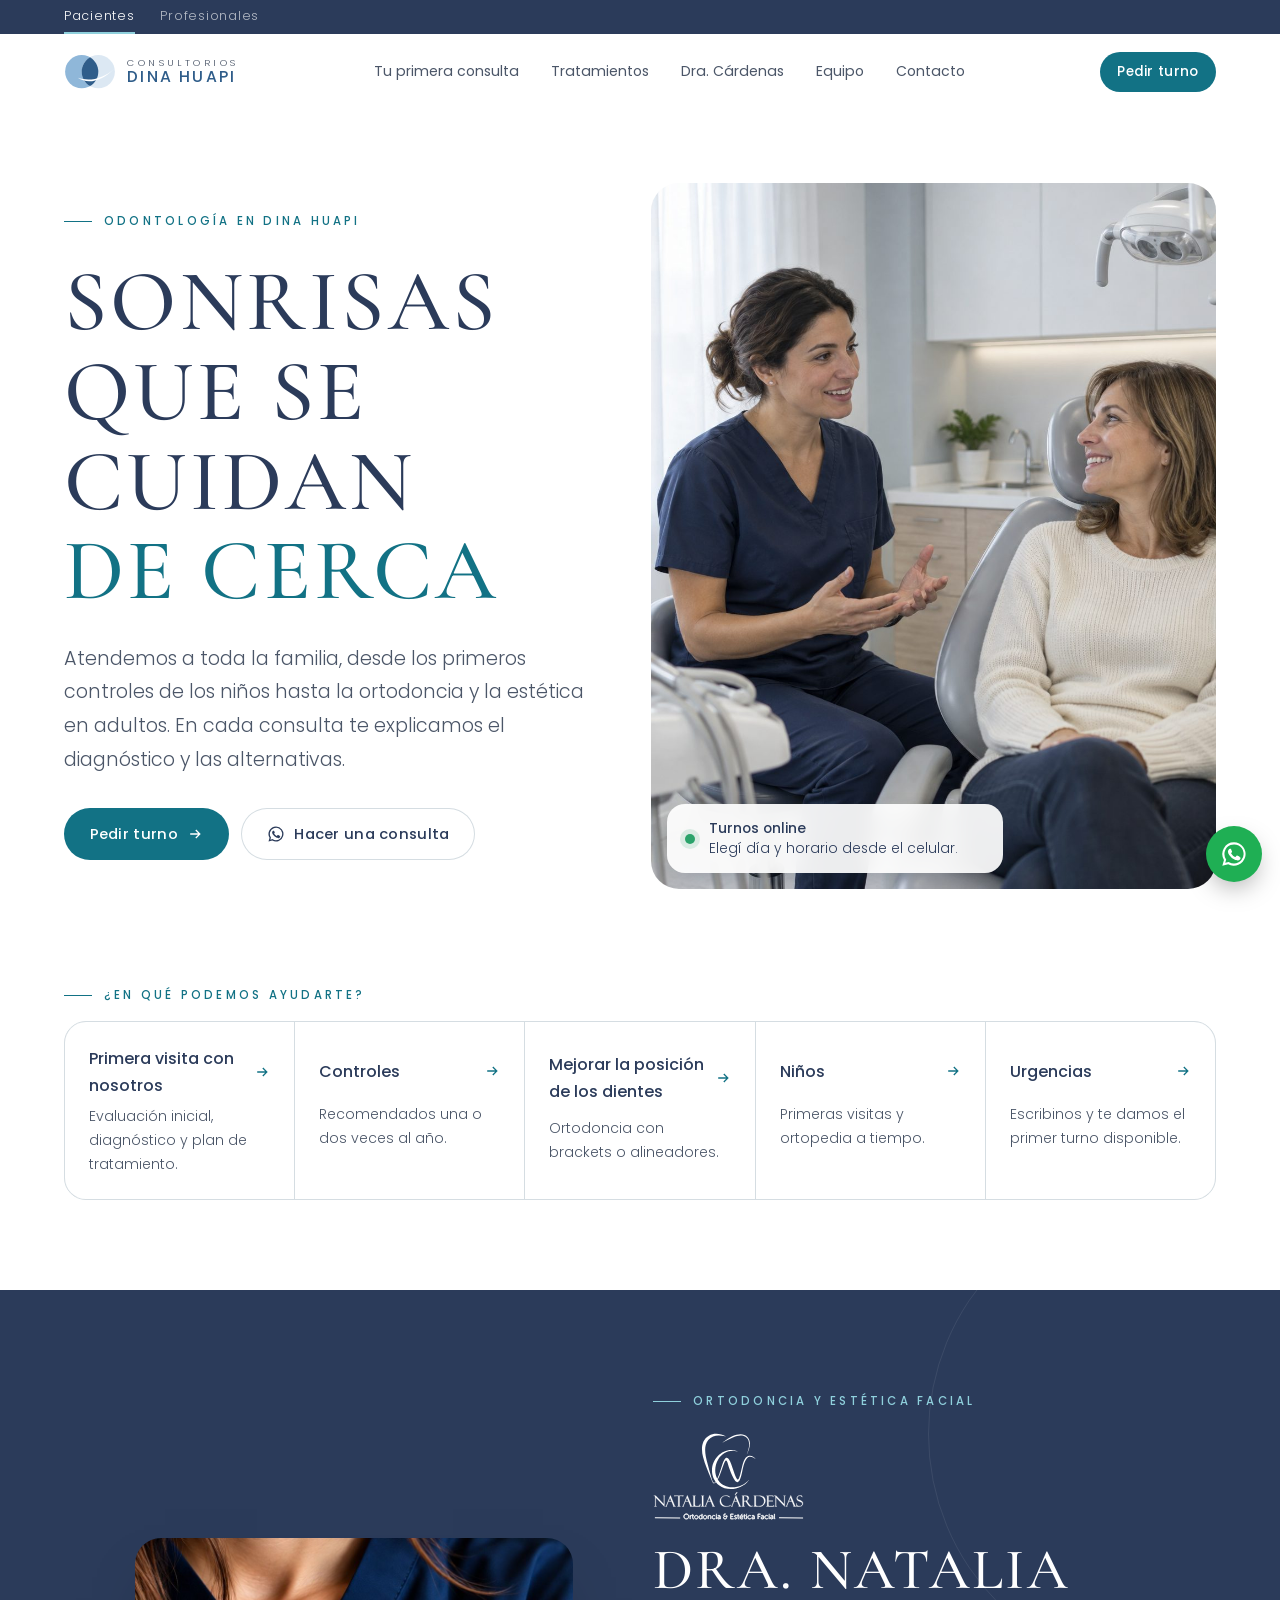
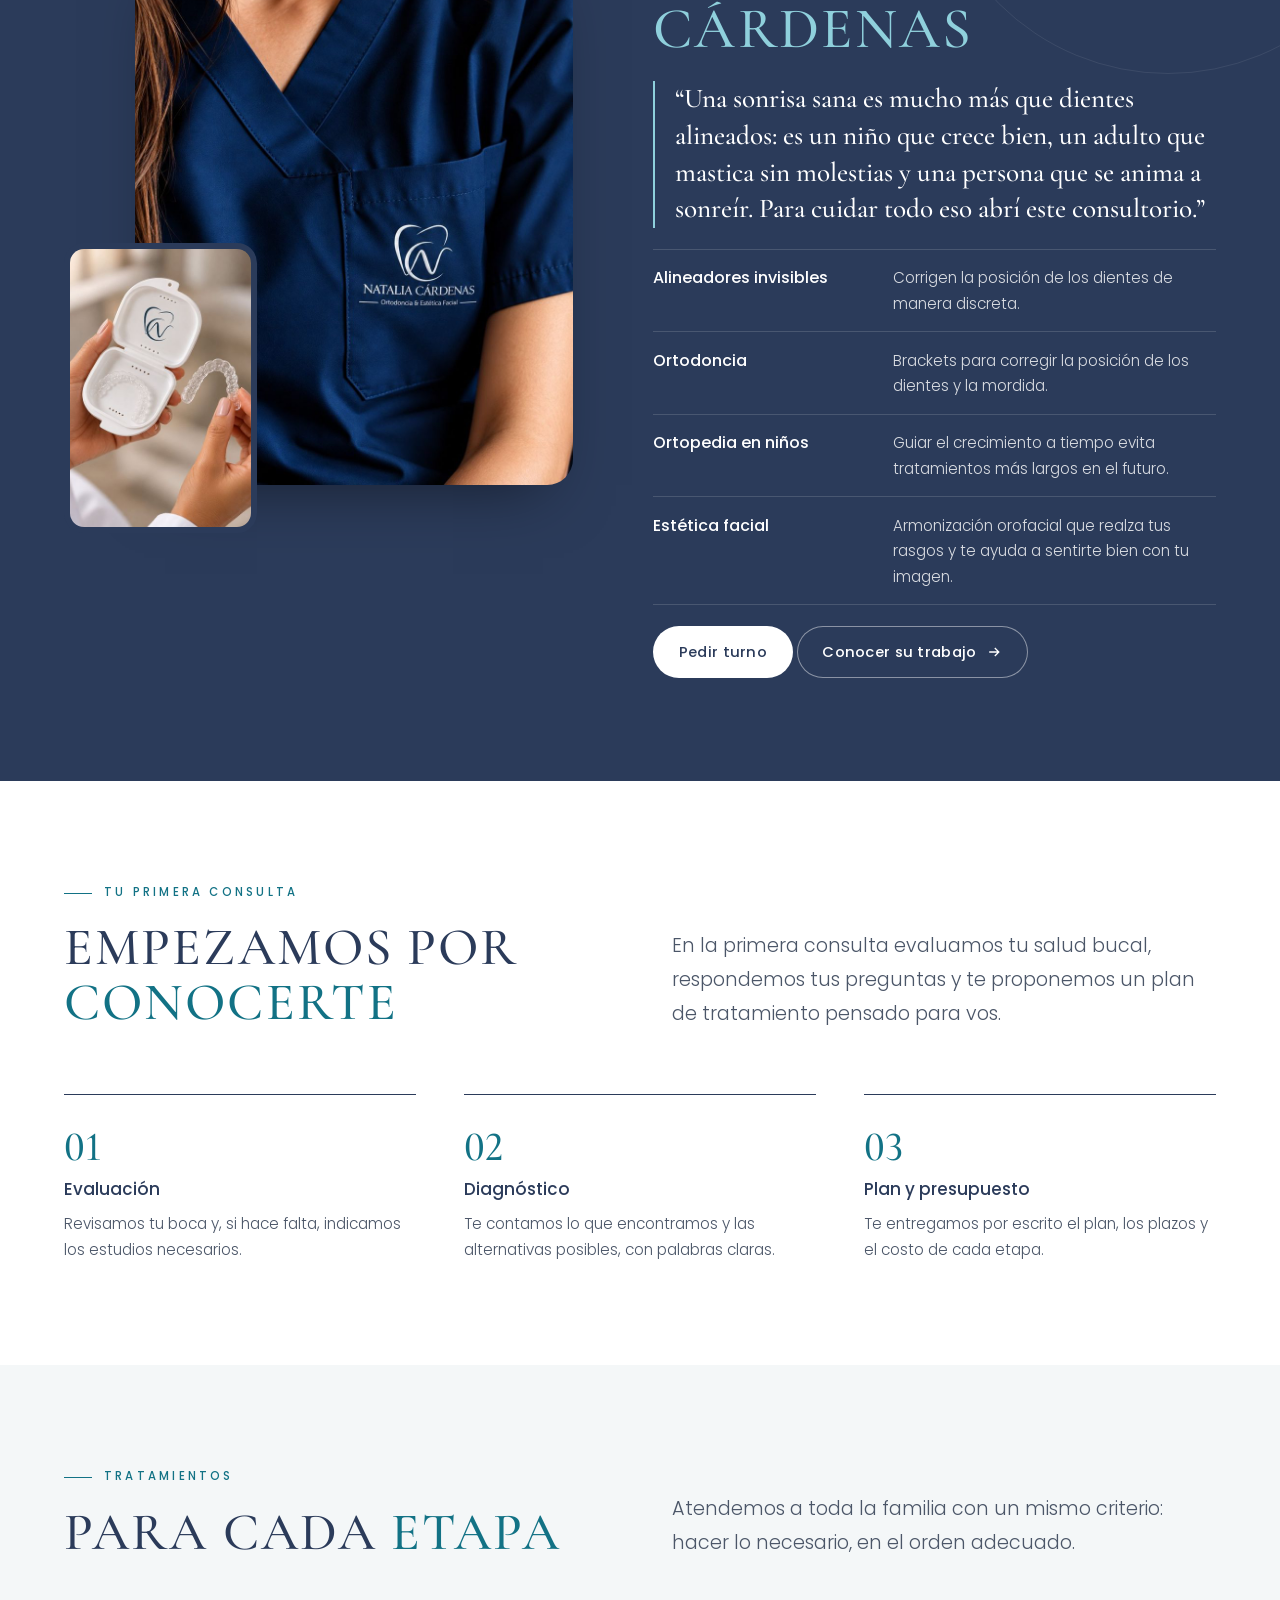
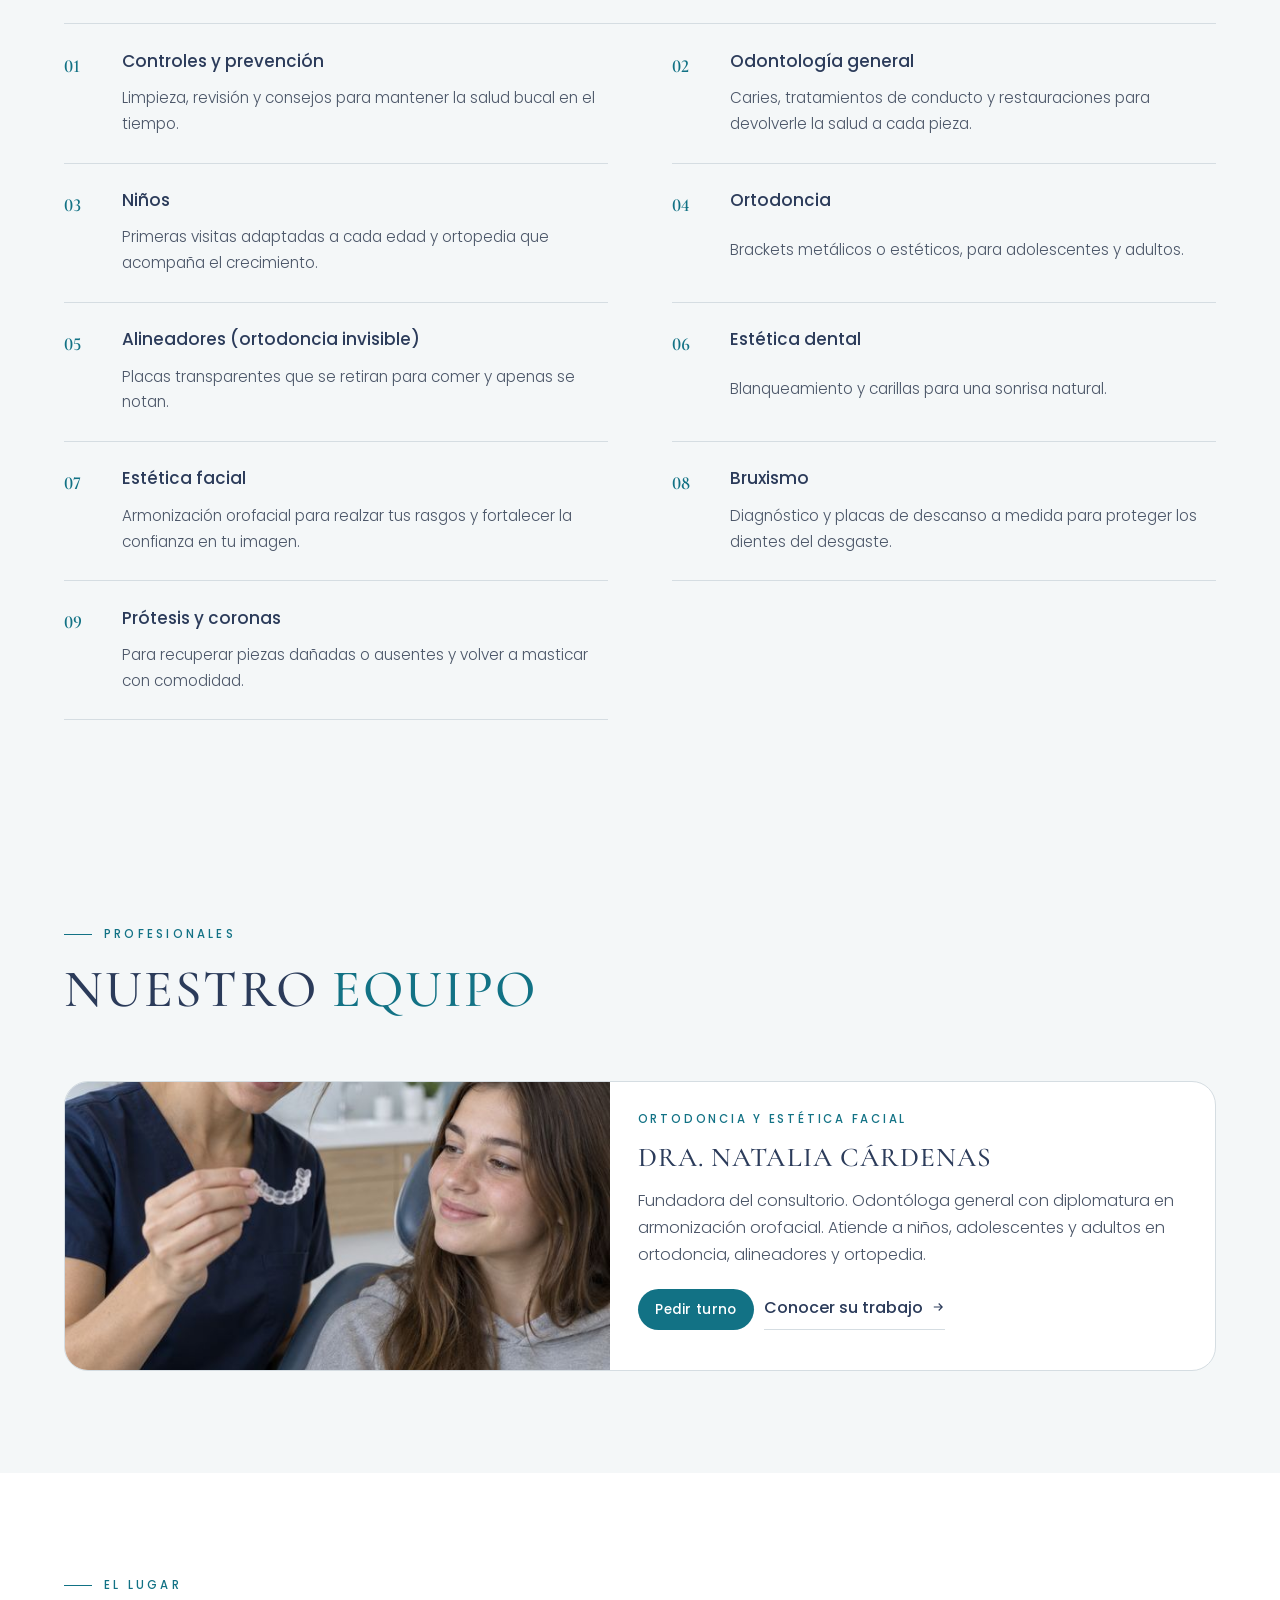
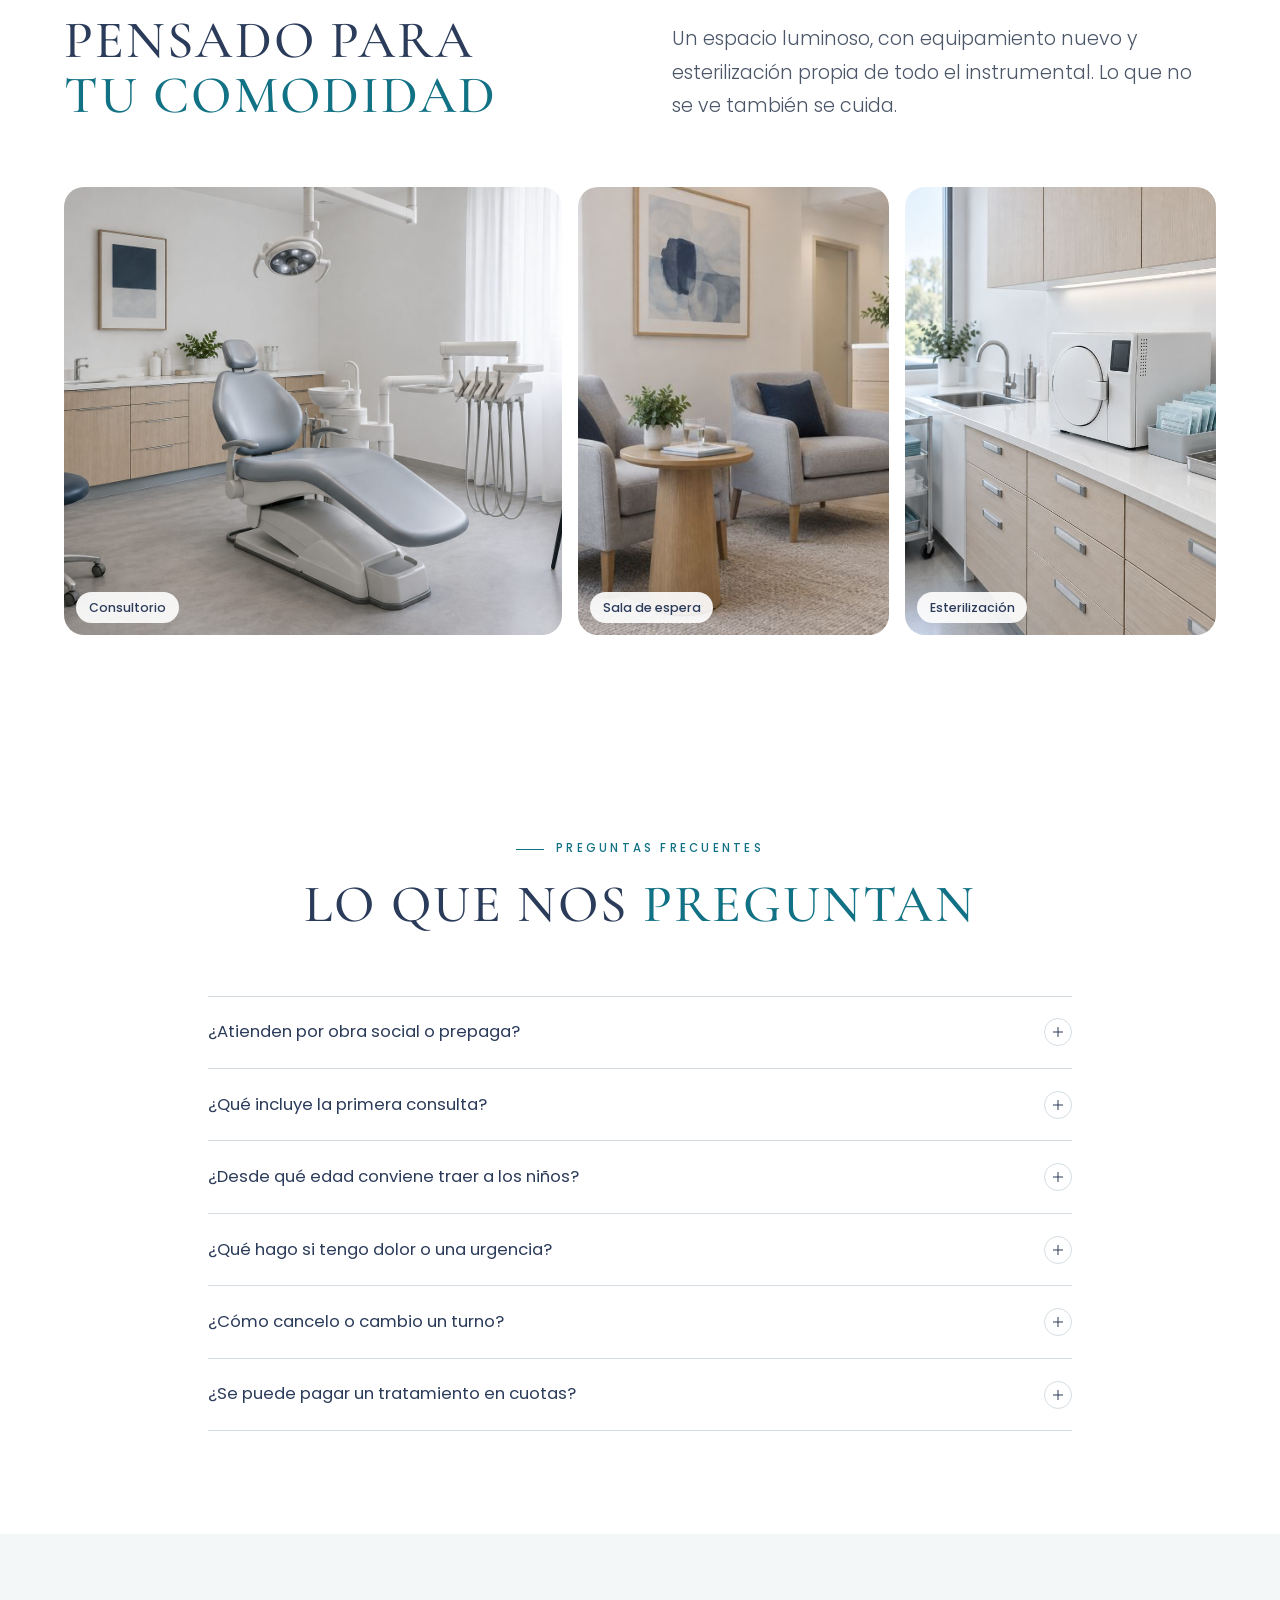
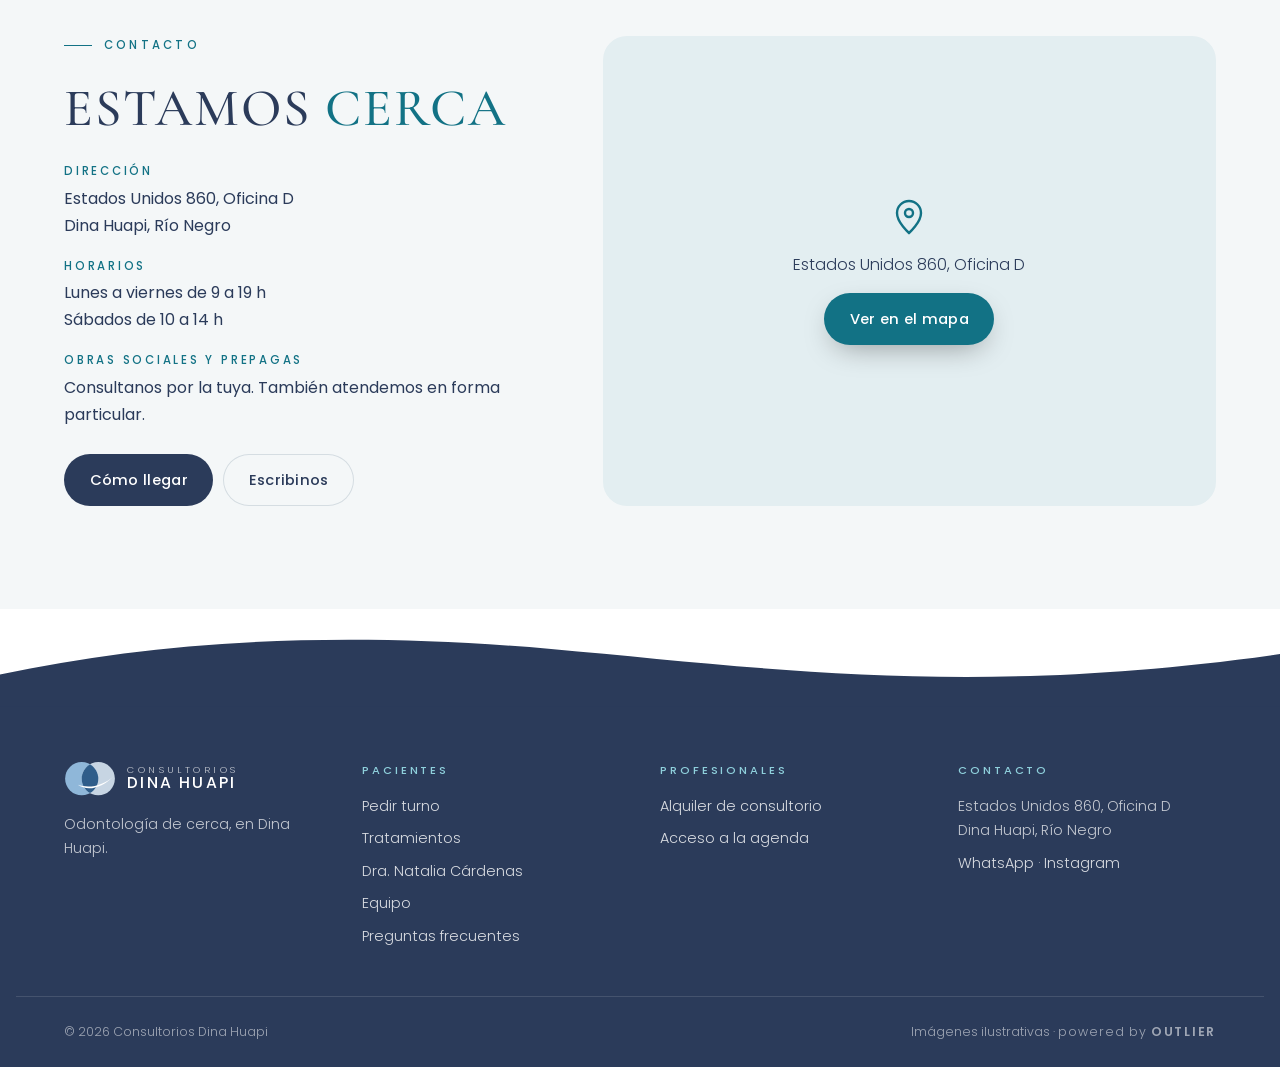
==== index.html @ 8c830eb4 "Equipo: "Nuestro equipo" en lugar de "Quiénes te atienden" Co-Authored-By: Claude Opus 5.5 <noreply@" ====
<!doctype html>
<html lang="es-AR">
<head>
<meta charset="utf-8">
<meta name="viewport" content="width=device-width, initial-scale=1, viewport-fit=cover">
<title>Consultorios Dina Huapi · Odontología de cerca</title>
<meta name="description" content="Consultorio odontológico en Dina Huapi, Río Negro. Odontología general, ortodoncia, alineadores y ortopedia, estética y prótesis para niños y adultos. Explicamos cada diagnóstico y entregamos el plan por escrito.">
<meta name="theme-color" content="#2B3B5A">
<meta property="og:title" content="Consultorios Dina Huapi">
<meta property="og:description" content="Odontología de cerca, para niños y adultos, en Dina Huapi.">
<meta property="og:image" content="https://santiagojdv.github.io/consultorios-dina-huapi/img/atencion.jpg">
<meta property="og:type" content="website">
<meta property="og:locale" content="es_AR">
<link rel="icon" href="turnos/icono.svg" type="image/svg+xml">
<link rel="preconnect" href="https://fonts.googleapis.com">
<link rel="preconnect" href="https://fonts.gstatic.com" crossorigin>
<link rel="stylesheet" href="https://fonts.googleapis.com/css2?family=Cormorant+Garamond:wght@500;600&family=Poppins:wght@300;400;500&display=swap">
<link rel="stylesheet" href="assets/sitio.css">
<link rel="preload" as="image" href="img/atencion.jpg">
<script type="application/ld+json">
{"@context":"https://schema.org","@type":"Dentist","name":"Consultorios Dina Huapi","address":{"@type":"PostalAddress","streetAddress":"Estados Unidos 860, Oficina D","addressLocality":"Dina Huapi","addressRegion":"Río Negro","addressCountry":"AR"},"image":"img/atencion.jpg"}
</script>
</head>
<body>
<div class="aud"><div class="wrap"><nav aria-label="Secciones del sitio"><a href="./" aria-current="page">Pacientes</a><a href="profesionales/">Profesionales</a></nav></div></div>
<header class="top">
  <div class="wrap">
    <a class="brand" href="./" aria-label="Consultorios Dina Huapi, inicio">
      <svg class="iso" viewBox="8 8 94 64" aria-hidden="true"><circle class="c1" cx="40" cy="40" r="30"/><circle class="c2" cx="70" cy="40" r="30"/><path class="lens" d="M55 14.02 A30 30 0 0 1 55 65.98 A30 30 0 0 1 55 14.02 Z"/><path class="smile" d="M33 51 C 50 63, 76 58, 99 34 C 79 53, 54 58, 33 51 Z"/></svg>
      <span class="wm"><span>CONSULTORIOS</span><span>DINA HUAPI</span></span>
    </a>
    <nav class="nav" aria-label="Principal">
      <a href="#atencion">Tu primera consulta</a>
      <a href="#tratamientos">Tratamientos</a>
      <a href="#natalia">Dra. Cárdenas</a>
      <a href="#equipo">Equipo</a>
      <a href="#contacto">Contacto</a>
    </nav>
    <div class="top-actions">
      <a class="btn sm hide-xs" href="turnos/">Pedir turno</a>
      <button class="menu-btn" type="button" aria-label="Abrir menú" aria-expanded="false" aria-controls="menu"><svg width="22" height="22" viewBox="0 0 24 24" fill="none" stroke="currentColor" stroke-width="1.5" aria-hidden="true"><path d="M4 8h16M4 16h16"/></svg></button>
    </div>
  </div>
</header>
<div class="drawer" id="menu" aria-hidden="true">
  <div class="bar"><span class="eyebrow">Menú</span><button class="menu-btn" type="button" data-close aria-label="Cerrar menú"><svg width="22" height="22" viewBox="0 0 24 24" fill="none" stroke="currentColor" stroke-width="1.5" aria-hidden="true"><path d="M6 6l12 12M18 6 6 18"/></svg></button></div>
  <nav aria-label="Menú">
    <a href="#atencion">Tu primera consulta</a>
    <a href="#tratamientos">Tratamientos</a>
    <a href="#natalia">Dra. Cárdenas</a>
    <a href="#equipo">Equipo</a>
    <a href="#contacto">Contacto</a>
    <a href="profesionales/">Profesionales</a>
  </nav>
  <div class="foot"><a class="btn" href="turnos/">Pedir turno online</a><a class="btn ghost" href="#" data-wa="Hola, quiero hacer una consulta.">Escribir por WhatsApp</a></div>
</div>

<main>
  <!-- Inicio -->
  <section class="hero">
    <div class="wrap hero-grid">
      <div class="hero-copy">
        <span class="eyebrow reveal">Odontología en Dina Huapi</span>
        <h1 class="reveal d1">Sonrisas que se cuidan <em>de cerca</em></h1>
        <p class="lead reveal d2">Atendemos a toda la familia, desde los primeros controles de los niños hasta la ortodoncia y la estética en adultos. En cada consulta te explicamos el diagnóstico y las alternativas.</p>
        <div class="actions reveal d3">
          <a class="btn" href="turnos/">Pedir turno
            <svg width="16" height="16" viewBox="0 0 20 20" fill="none" stroke="currentColor" stroke-width="1.6" aria-hidden="true"><path d="M4 10h12m-5-5 5 5-5 5"/></svg></a>
          <a class="btn ghost" href="#" data-wa="Hola, quiero hacer una consulta.">
            <svg width="18" height="18" viewBox="0 0 24 24" fill="currentColor" aria-hidden="true"><path d="M12 2a10 10 0 0 0-8.6 15.1L2 22l5-1.3A10 10 0 1 0 12 2Zm0 18.2a8.2 8.2 0 0 1-4.2-1.2l-.3-.2-3 .8.8-2.9-.2-.3A8.2 8.2 0 1 1 12 20.2Zm4.5-6.1c-.2-.1-1.5-.7-1.7-.8-.2-.1-.4-.1-.6.1l-.8 1c-.1.2-.3.2-.5.1a6.7 6.7 0 0 1-3.3-2.9c-.3-.4.3-.4.7-1.3.1-.2 0-.3 0-.5l-.8-1.8c-.2-.5-.4-.4-.6-.4h-.5a1 1 0 0 0-.7.3 3 3 0 0 0-.9 2.2 5.2 5.2 0 0 0 1.1 2.7 11.8 11.8 0 0 0 4.5 4c1.7.7 2.3.8 3.2.7.5-.1 1.5-.6 1.8-1.2.2-.6.2-1.1.1-1.2l-.5-.3Z"/></svg>
            Hacer una consulta</a>
        </div>
      </div>
      <div class="hero-media reveal d1">
        <img src="img/atencion.jpg" alt="Odontóloga conversando con una paciente sentada en el sillón antes de revisarla" width="1024" height="1280" fetchpriority="high">
        <a class="hero-badge" href="turnos/"><span class="dot" aria-hidden="true"></span><span><strong>Turnos online</strong><br>Elegí día y horario desde el celular.</span></a>
      </div>
    </div>
  </section>

  <!-- Accesos por necesidad -->
  <section class="section tight" style="padding-top:0" aria-labelledby="motivo">
    <div class="wrap">
      <p class="eyebrow reveal" id="motivo" style="margin-bottom:1rem">¿En qué podemos ayudarte?</p>
      <div class="quick reveal">
        <a href="#atencion"><strong>Primera visita con nosotros <svg width="16" height="16" viewBox="0 0 20 20" fill="none" stroke="currentColor" stroke-width="1.6" aria-hidden="true"><path d="M4 10h12m-5-5 5 5-5 5"/></svg></strong><span>Evaluación inicial, diagnóstico y plan de tratamiento.</span></a>
        <a href="turnos/"><strong>Controles <svg width="16" height="16" viewBox="0 0 20 20" fill="none" stroke="currentColor" stroke-width="1.6" aria-hidden="true"><path d="M4 10h12m-5-5 5 5-5 5"/></svg></strong><span>Recomendados una o dos veces al año.</span></a>
        <a href="#natalia"><strong>Mejorar la posición de los dientes <svg width="16" height="16" viewBox="0 0 20 20" fill="none" stroke="currentColor" stroke-width="1.6" aria-hidden="true"><path d="M4 10h12m-5-5 5 5-5 5"/></svg></strong><span>Ortodoncia con brackets o alineadores.</span></a>
        <a href="#ninos"><strong>Niños <svg width="16" height="16" viewBox="0 0 20 20" fill="none" stroke="currentColor" stroke-width="1.6" aria-hidden="true"><path d="M4 10h12m-5-5 5 5-5 5"/></svg></strong><span>Primeras visitas y ortopedia a tiempo.</span></a>
        <a href="#" data-wa="Hola, tengo una urgencia y necesito un turno lo antes posible."><strong>Urgencias <svg width="16" height="16" viewBox="0 0 20 20" fill="none" stroke="currentColor" stroke-width="1.6" aria-hidden="true"><path d="M4 10h12m-5-5 5 5-5 5"/></svg></strong><span>Escribinos y te damos el primer turno disponible.</span></a>
      </div>
    </div>
  </section>

  <!-- La directora -->
  <section class="section navy director" id="natalia" aria-labelledby="natalia-titulo">
    <div class="wrap director-grid">
      <div class="director-media reveal">
        <img class="main" src="img/nati-directora.jpg" alt="Ambo azul con el logo de la Dra. Natalia Cárdenas bordado" width="896" height="1120" loading="lazy">
        <img class="inset" src="img/nati-alineadores.jpg" alt="Alineadores transparentes en su estuche" width="400" height="600" loading="lazy">
      </div>
      <div class="director-copy">
        <span class="eyebrow reveal">Ortodoncia y estética facial</span>
        <span class="director-logo reveal d1" role="img" aria-label="Natalia Cárdenas, Ortodoncia y Estética Facial"></span>
        <h2 class="reveal d1" id="natalia-titulo">Dra. Natalia <em>Cárdenas</em></h2>
        <blockquote class="director-quote reveal d2"><p>“Una sonrisa sana es mucho más que dientes alineados: es un niño que crece bien, un adulto que mastica sin molestias y una persona que se anima a sonreír. Para cuidar todo eso abrí este consultorio.”</p></blockquote>
        <ul class="director-points reveal d2">
          <li><strong>Alineadores invisibles</strong><span>Corrigen la posición de los dientes de manera discreta.</span></li>
          <li><strong>Ortodoncia</strong><span>Brackets para corregir la posición de los dientes y la mordida.</span></li>
          <li><strong>Ortopedia en niños</strong><span>Guiar el crecimiento a tiempo evita tratamientos más largos en el futuro.</span></li>
          <li><strong>Estética facial</strong><span>Armonización orofacial que realza tus rasgos y te ayuda a sentirte bien con tu imagen.</span></li>
        </ul>
        <!-- falta: matrícula. Al tenerla, quitar hidden: --><p class="director-mp reveal d3" hidden>Matrícula M.P. N.º</p>
        <div class="actions reveal d3">
          <a class="btn light" href="turnos/">Pedir turno</a>
          <a class="btn outline-light" href="nati/">Conocer su trabajo
            <svg width="16" height="16" viewBox="0 0 20 20" fill="none" stroke="currentColor" stroke-width="1.6" aria-hidden="true"><path d="M4 10h12m-5-5 5 5-5 5"/></svg></a>
        </div>
      </div>
    </div>
  </section>

  <!-- Cómo te atendemos -->
  <section class="section" id="atencion">
    <div class="wrap">
      <div class="head split">
        <div style="display:grid;gap:1.1rem">
          <span class="eyebrow reveal">Tu primera consulta</span>
          <h2 class="reveal d1">Empezamos por <em>conocerte</em></h2>
        </div>
        <p class="lead reveal d2">En la primera consulta evaluamos tu salud bucal, respondemos tus preguntas y te proponemos un plan de tratamiento pensado para vos.</p>
      </div>
      <div class="steps">
        <div class="step reveal"><h3>Evaluación</h3><p>Revisamos tu boca y, si hace falta, indicamos los estudios necesarios.</p></div>
        <div class="step reveal d1"><h3>Diagnóstico</h3><p>Te contamos lo que encontramos y las alternativas posibles, con palabras claras.</p></div>
        <div class="step reveal d2"><h3>Plan y presupuesto</h3><p>Te entregamos por escrito el plan, los plazos y el costo de cada etapa.</p></div>
      </div>
    </div>
  </section>

  <!-- Tratamientos -->
  <section class="section soft" id="tratamientos">
    <div class="wrap">
      <div class="head split">
        <div style="display:grid;gap:1.1rem">
          <span class="eyebrow reveal">Tratamientos</span>
          <h2 class="reveal d1">Para cada <em>etapa</em></h2>
        </div>
        <p class="lead reveal d2">Atendemos a toda la familia con un mismo criterio: hacer lo necesario, en el orden adecuado.</p>
      </div>
      <div class="treats">
        <article class="treat reveal"><span class="n">01</span><h3>Controles y prevención</h3><p>Limpieza, revisión y consejos para mantener la salud bucal en el tiempo.</p></article>
        <article class="treat reveal"><span class="n">02</span><h3>Odontología general</h3><p>Caries, tratamientos de conducto y restauraciones para devolverle la salud a cada pieza.</p></article>
        <article class="treat reveal" id="ninos"><span class="n">03</span><h3>Niños</h3><p>Primeras visitas adaptadas a cada edad y ortopedia que acompaña el crecimiento.</p></article>
        <article class="treat reveal"><span class="n">04</span><h3>Ortodoncia</h3><p>Brackets metálicos o estéticos, para adolescentes y adultos.</p></article>
        <article class="treat reveal"><span class="n">05</span><h3>Alineadores (ortodoncia invisible)</h3><p>Placas transparentes que se retiran para comer y apenas se notan.</p></article>
        <article class="treat reveal"><span class="n">06</span><h3>Estética dental</h3><p>Blanqueamiento y carillas para una sonrisa natural.</p></article>
        <article class="treat reveal"><span class="n">07</span><h3>Estética facial</h3><p>Armonización orofacial para realzar tus rasgos y fortalecer la confianza en tu imagen.</p></article>
        <article class="treat reveal"><span class="n">08</span><h3>Bruxismo</h3><p>Diagnóstico y placas de descanso a medida para proteger los dientes del desgaste.</p></article>
        <article class="treat reveal"><span class="n">09</span><h3>Prótesis y coronas</h3><p>Para recuperar piezas dañadas o ausentes y volver a masticar con comodidad.</p></article>
      </div>
    </div>
  </section>

  <!-- Equipo -->
  <section class="section soft" id="equipo">
    <div class="wrap">
      <div class="head">
        <span class="eyebrow reveal">Profesionales</span>
        <h2 class="reveal d1">Nuestro <em>equipo</em></h2>
      </div>
      <div class="team">
        <article class="member feature reveal">
          <div class="ph-photo"><img src="img/consulta-alineadores-800.jpg" alt="Odontóloga mostrándole un alineador transparente a una paciente adolescente" width="600" height="800" loading="lazy"></div>
          <div class="body">
            <span class="role">Ortodoncia y estética facial</span>
            <h3>Dra. Natalia Cárdenas</h3>
            <p>Fundadora del consultorio. Odontóloga general con diplomatura en armonización orofacial. Atiende a niños, adolescentes y adultos en ortodoncia, alineadores y ortopedia.</p>
            <div class="actions">
              <a class="btn sm" href="turnos/">Pedir turno</a>
              <a class="link-arrow" href="nati/">Conocer su trabajo <svg width="14" height="14" viewBox="0 0 20 20" fill="none" stroke="currentColor" stroke-width="1.6" aria-hidden="true"><path d="M4 10h12m-5-5 5 5-5 5"/></svg></a>
            </div>
          </div>
        </article>
      </div>
    </div>
  </section>

  <!-- El consultorio -->
  <section class="section" id="consultorio">
    <div class="wrap">
      <div class="head split">
        <div style="display:grid;gap:1.1rem">
          <span class="eyebrow reveal">El lugar</span>
          <h2 class="reveal d1">Pensado para <em>tu comodidad</em></h2>
        </div>
        <p class="lead reveal d2">Un espacio luminoso, con equipamiento nuevo y esterilización propia de todo el instrumental. Lo que no se ve también se cuida.</p>
      </div>
      <div class="mosaic reveal">
        <figure><img src="img/box.jpg" alt="Consultorio con sillón odontológico, mesada y cortinas claras" width="1536" height="1024" loading="lazy"><figcaption>Consultorio</figcaption></figure>
        <figure><img src="img/sala-800.jpg" alt="Sala de espera con dos sillones grises y recepción de madera clara" width="800" height="533" loading="lazy"><figcaption>Sala de espera</figcaption></figure>
        <figure><img src="img/esterilizacion-800.jpg" alt="Área de esterilización con autoclave y material en bolsas selladas" width="600" height="800" loading="lazy"><figcaption>Esterilización</figcaption></figure>
      </div>
    </div>
  </section>

  <!-- Preguntas -->
  <section class="section" id="preguntas">
    <div class="wrap">
      <div class="head center"><span class="eyebrow reveal">Preguntas frecuentes</span><h2 class="reveal d1">Lo que nos <em>preguntan</em></h2></div>
      <div class="faq center reveal">
        <details><summary>¿Atienden por obra social o prepaga?<span class="pm" aria-hidden="true"></span></summary><div>Sí, trabajamos con varias. Escribinos y te confirmamos si atendemos la tuya; si no, podés atenderte en forma particular. <!-- falta: listado de obras sociales --></div></details>
        <details><summary>¿Qué incluye la primera consulta?<span class="pm" aria-hidden="true"></span></summary><div>Incluye la evaluación clínica, los estudios que hagan falta y el plan de tratamiento con presupuesto por escrito. El valor te lo informamos al reservar. <!-- falta: valor de la primera consulta --></div></details>
        <details><summary>¿Desde qué edad conviene traer a los niños?<span class="pm" aria-hidden="true"></span></summary><div>La primera visita se recomienda cuando aparecen los primeros dientes o cerca del año. Alrededor de los 6 o 7 años conviene una evaluación de ortopedia, para detectar a tiempo problemas de crecimiento o de mordida.</div></details>
        <details><summary>¿Qué hago si tengo dolor o una urgencia?<span class="pm" aria-hidden="true"></span></summary><div>Escribinos por WhatsApp, contanos qué te pasa y te damos el primer turno disponible.</div></details>
        <details><summary>¿Cómo cancelo o cambio un turno?<span class="pm" aria-hidden="true"></span></summary><div>Podés cancelarlo con al menos 24 horas de anticipación desde el link de tu reserva. Para cambiarlo, cancelalo y elegí un nuevo horario, o escribinos por WhatsApp.</div></details>
        <details><summary>¿Se puede pagar un tratamiento en cuotas?<span class="pm" aria-hidden="true"></span></summary><div>Sí. Los tratamientos prolongados, como la ortodoncia, pueden abonarse en cuotas; las condiciones se detallan en el presupuesto. <!-- falta: medios de pago y cuotas --></div></details>
      </div>
    </div>
  </section>

  <!-- Contacto -->
  <section class="section soft" id="contacto">
    <div class="wrap place">
      <div class="info reveal">
        <span class="eyebrow">Contacto</span>
        <h2>Estamos <em>cerca</em></h2>
        <dl>
          <div><dt>Dirección</dt><dd>Estados Unidos 860, Oficina D<br>Dina Huapi, Río Negro</dd></div>
          <div><dt>Horarios</dt><dd>Lunes a viernes de 9 a 19 h<br>Sábados de 10 a 14 h</dd></div>
          <div><dt>Obras sociales y prepagas</dt><dd>Consultanos por la tuya. También atendemos en forma particular. <!-- falta: listado de obras sociales --></dd></div>
        </dl>
        <div style="display:flex;flex-wrap:wrap;gap:.6rem"><a class="btn navy" href="https://www.google.com/maps/search/?api=1&amp;query=Estados+Unidos+860%2C+Dina+Huapi%2C+R%C3%ADo+Negro" target="_blank" rel="noopener">Cómo llegar</a><a class="btn ghost" href="#" data-wa="Hola, quiero hacer una consulta.">Escribinos</a></div>
      </div>
      <div class="map plain reveal d1" id="mapa">
        <div class="cover"><svg width="40" height="40" viewBox="0 0 20 20" fill="none" stroke="currentColor" stroke-width="1.2" aria-hidden="true"><path d="M10 18s6-5.2 6-10A6 6 0 0 0 4 8c0 4.8 6 10 6 10Z"/><circle cx="10" cy="8" r="2"/></svg><p>Estados Unidos 860, Oficina D</p><button class="btn" type="button" id="ver-mapa">Ver en el mapa</button></div>
      </div>
    </div>
  </section>
</main>

<footer class="foot">
  <svg class="wave" viewBox="0 0 1440 90" preserveAspectRatio="none" aria-hidden="true"><path fill="currentColor" d="M0 90V52C180 12 380 0 620 22s470 58 820 6v62Z"/></svg>
  <div class="wrap cols">
    <div>
      <a class="brand" href="./" aria-label="Consultorios Dina Huapi"><svg class="iso" viewBox="8 8 94 64" aria-hidden="true"><circle class="c1" cx="40" cy="40" r="30"/><circle class="c2" cx="70" cy="40" r="30"/><path class="lens" d="M55 14.02 A30 30 0 0 1 55 65.98 A30 30 0 0 1 55 14.02 Z"/><path class="smile" d="M33 51 C 50 63, 76 58, 99 34 C 79 53, 54 58, 33 51 Z"/></svg><span class="wm"><span>CONSULTORIOS</span><span>DINA HUAPI</span></span></a>
      <p class="claim">Odontología de cerca, en Dina Huapi.</p>
    </div>
    <div><h4>Pacientes</h4><p><a href="turnos/">Pedir turno</a></p><p><a href="#tratamientos">Tratamientos</a></p><p><a href="#natalia">Dra. Natalia Cárdenas</a></p><p><a href="#equipo">Equipo</a></p><p><a href="#preguntas">Preguntas frecuentes</a></p></div>
    <div><h4>Profesionales</h4><p><a href="profesionales/">Alquiler de consultorio</a></p><p><a href="turnos/panel.html">Acceso a la agenda</a></p></div>
    <div><h4>Contacto</h4><p>Estados Unidos 860, Oficina D<br>Dina Huapi, Río Negro</p><p><a href="#" data-wa="Hola, quiero hacer una consulta.">WhatsApp</a> · <a href="https://instagram.com/consultoriosdinahuapi" target="_blank" rel="noopener">Instagram</a></p></div>
  </div>
  <div class="wrap base"><span>© <span data-year>2026</span> Consultorios Dina Huapi</span><span>Imágenes ilustrativas · <span class="powered">powered by <b>Outlier</b></span></span></div>
</footer>

<nav class="mbar" aria-label="Acciones rápidas"><a class="btn" href="turnos/">Pedir turno</a></nav>
<a class="fab-wa" href="#" data-wa="Hola, quiero hacer una consulta." aria-label="Escribir por WhatsApp"><svg width="28" height="28" viewBox="0 0 24 24" fill="currentColor" aria-hidden="true"><path d="M12 2a10 10 0 0 0-8.6 15.1L2 22l5-1.3A10 10 0 1 0 12 2Zm0 18.2a8.2 8.2 0 0 1-4.2-1.2l-.3-.2-3 .8.8-2.9-.2-.3A8.2 8.2 0 1 1 12 20.2Zm4.5-6.1c-.2-.1-1.5-.7-1.7-.8-.2-.1-.4-.1-.6.1l-.8 1c-.1.2-.3.2-.5.1a6.7 6.7 0 0 1-3.3-2.9c-.3-.4.3-.4.7-1.3.1-.2 0-.3 0-.5l-.8-1.8c-.2-.5-.4-.4-.6-.4h-.5a1 1 0 0 0-.7.3 3 3 0 0 0-.9 2.2 5.2 5.2 0 0 0 1.1 2.7 11.8 11.8 0 0 0 4.5 4c1.7.7 2.3.8 3.2.7.5-.1 1.5-.6 1.8-1.2.2-.6.2-1.1.1-1.2l-.5-.3Z"/></svg></a>

<script type="module">
import './assets/sitio.js';
import('./assets/equipo.js').catch(() => {}); // si falla, queda la ficha fija
// El mapa de Google se carga recién cuando la persona lo pide (más rápido y sin cookies de terceros al entrar).
document.getElementById('ver-mapa').addEventListener('click', () => {
  const f = document.createElement('iframe');
  f.title = 'Mapa: Estados Unidos 860, Dina Huapi';
  f.loading = 'lazy';
  f.referrerPolicy = 'no-referrer-when-downgrade';
  f.src = 'https://maps.google.com/maps?q=Estados%20Unidos%20860%2C%20Dina%20Huapi%2C%20R%C3%ADo%20Negro&z=15&output=embed';
  document.getElementById('mapa').replaceChildren(f);
});
</script>
</body>
</html>
---- assets/sitio.css ----
/* Consultorios Dina Huapi · sistema visual compartido (inicio, profesionales, insumos).
   Paleta y tipografía según el manual de marca v3: azul marino + azul petróleo sobre blancos,
   títulos en serif fina en mayúsculas (Cormorant Garamond), textos en Poppins.
   Proporción guía: 55% blancos, 25% marino, 15% petróleo, 5% grises. */
:root {
  --navy: #2B3B5A;          /* azul marino: títulos, bloques oscuros */
  --navy-2: #233149;
  --petrol: #127285;        /* azul petróleo: acción y frase clave (5,6:1 con blanco) */
  --petrol-2: #0E5C6B;
  --graphite: #4B5668;      /* texto */
  --mist: #D5DDE2;          /* líneas */
  --soft: #F4F7F8;          /* fondos suaves */
  --white: #FFFFFF;
  --sky: #E3EEF1;           /* celeste muy suave, derivado del petróleo */
  --logo-1: #8FB7D9; --logo-2: #D9E6F2; --logo-3: #2F5D8A;
  --serif: "Cormorant Garamond", "Cormorant", Georgia, serif;
  --sans: "Poppins", "Helvetica Neue", Arial, sans-serif;
  --wrap: 78rem;
  --gutter: 16px;
  --ease: cubic-bezier(.2, .7, .2, 1);
  color-scheme: light;
}
@media (min-width: 640px) { :root { --gutter: 32px; } }
@media (min-width: 1200px) { :root { --gutter: 48px; } }

*, *::before, *::after { box-sizing: border-box; }
html { -webkit-text-size-adjust: 100%; scroll-behavior: smooth; scroll-padding-top: 88px; }
@media (prefers-reduced-motion: reduce) { html { scroll-behavior: auto; } }
body { margin: 0; background: var(--white); color: var(--graphite); font-family: var(--sans); font-weight: 300; font-size: 1rem; line-height: 1.7; -webkit-font-smoothing: antialiased; text-rendering: optimizeLegibility; }
img { display: block; max-width: 100%; height: auto; }
a { color: var(--petrol); text-underline-offset: .2em; }
p { margin: 0; }
strong, b { font-weight: 500; color: var(--navy); }
button, input, select, textarea { font: inherit; color: inherit; }
:focus-visible { outline: 2px solid var(--petrol); outline-offset: 3px; }
[hidden] { display: none !important; }
.sr { position: absolute; width: 1px; height: 1px; overflow: hidden; clip: rect(0 0 0 0); white-space: nowrap; }
.wrap { width: 100%; max-width: var(--wrap); margin-inline: auto; padding-inline: var(--gutter); }

/* ── Tipografía ── */
h1, h2, h3, .display { margin: 0; font-family: var(--serif); font-weight: 500; color: var(--navy); text-transform: uppercase; letter-spacing: .04em; line-height: 1.04; text-wrap: balance; }
h1 { font-size: clamp(2.6rem, 7.2vw, 5.4rem); }
h2 { font-size: clamp(2rem, 4.6vw, 3.3rem); }
h3 { font-family: var(--sans); text-transform: none; letter-spacing: 0; font-weight: 500; font-size: 1.06rem; line-height: 1.35; }
h1 em, h2 em, .display em { font-style: normal; color: var(--petrol); }
.eyebrow { display: inline-flex; align-items: center; gap: .75rem; font-size: .72rem; font-weight: 500; letter-spacing: .28em; text-transform: uppercase; color: var(--petrol); }
.eyebrow::before { content: ""; width: 28px; height: 1px; background: currentColor; }
.lead { font-size: clamp(1.05rem, 1.6vw, 1.2rem); line-height: 1.75; max-width: 40rem; }
.key { font-weight: 500; color: var(--petrol); }
.muted { color: #6B7585; }
.num { font-variant-numeric: tabular-nums; }

/* Dato a completar: discreto, pero visible para quien edita */
.ph { color: var(--petrol-2); background: linear-gradient(transparent 62%, #D9EEF2 62%); border-bottom: 1px dashed var(--petrol); padding-inline: .1em; }

/* ── Botones ── */
.btn { display: inline-flex; align-items: center; justify-content: center; gap: .6rem; min-height: 48px; padding: .85rem 1.6rem; border: 0; border-radius: 999px; background: var(--petrol); color: var(--white); font-family: var(--sans); font-size: .92rem; font-weight: 500; letter-spacing: .02em; text-decoration: none; cursor: pointer; white-space: nowrap; transition: background .2s var(--ease), color .2s var(--ease), box-shadow .2s var(--ease), transform .2s var(--ease); }
.btn:hover { background: var(--petrol-2); }
.btn:active { transform: translateY(1px); }
.btn svg { flex: none; }
.btn.navy { background: var(--navy); }
.btn.navy:hover { background: var(--navy-2); }
.btn.ghost { background: transparent; color: var(--navy); box-shadow: inset 0 0 0 1px var(--mist); }
.btn.ghost:hover { box-shadow: inset 0 0 0 1px var(--navy); }
.btn.light { background: var(--white); color: var(--navy); }
.btn.light:hover { background: var(--sky); }
.btn.outline-light { background: transparent; color: var(--white); box-shadow: inset 0 0 0 1px rgba(255,255,255,.45); }
.btn.outline-light:hover { box-shadow: inset 0 0 0 1px var(--white); }
.btn.sm { min-height: 40px; padding: .55rem 1.1rem; font-size: .85rem; }
.link-arrow { display: inline-flex; align-items: center; gap: .5rem; font-weight: 500; color: var(--navy); text-decoration: none; border-bottom: 1px solid var(--mist); padding-bottom: .2rem; transition: border-color .2s var(--ease), gap .2s var(--ease); }
.link-arrow:hover { border-color: var(--navy); gap: .75rem; }

/* ── Encabezado ── */
.top { position: sticky; top: 0; z-index: 40; background: rgba(255,255,255,.88); backdrop-filter: saturate(1.4) blur(14px); -webkit-backdrop-filter: saturate(1.4) blur(14px); border-bottom: 1px solid transparent; transition: border-color .25s var(--ease), box-shadow .25s var(--ease); }
.top.scrolled { border-bottom-color: var(--mist); }
.top .wrap { display: flex; align-items: center; justify-content: space-between; gap: 1.5rem; height: 76px; }
.brand { display: flex; align-items: center; gap: .7rem; text-decoration: none; color: var(--navy); flex: none; }
.brand svg { width: 52px; height: auto; flex: none; }
.brand .wm { display: grid; line-height: 1.08; font-family: var(--sans); }
.brand .wm span:first-child { font-size: .6rem; font-weight: 300; letter-spacing: .36em; color: var(--graphite); }
.brand .wm span:last-child { font-size: .98rem; font-weight: 500; letter-spacing: .14em; color: var(--logo-3); white-space: nowrap; }
.iso .c1 { fill: var(--logo-1); } .iso .c2 { fill: var(--logo-2); opacity: .9; } .iso .lens { fill: var(--logo-3); } .iso .smile { fill: #fff; }
.on-dark .brand .wm span:first-child { color: rgba(255,255,255,.75); }
.on-dark .brand .wm span:last-child { color: #fff; }

.nav { display: none; align-items: center; gap: 2rem; font-size: .88rem; font-weight: 400; }
.nav a { color: var(--graphite); text-decoration: none; position: relative; padding-block: .4rem; }
.nav a::after { content: ""; position: absolute; left: 0; right: 0; bottom: 0; height: 1px; background: var(--navy); transform: scaleX(0); transform-origin: left; transition: transform .25s var(--ease); }
.nav a:hover, .nav a[aria-current="page"] { color: var(--navy); }
.nav a:hover::after, .nav a[aria-current="page"]::after { transform: scaleX(1); }
.top-actions { display: flex; align-items: center; gap: .5rem; }
@media (min-width: 1080px) { .nav { display: flex; } .menu-btn { display: none !important; } }
@media (max-width: 479px) { .top-actions .btn.hide-xs { display: none; } }

.menu-btn { width: 44px; height: 44px; border: 0; border-radius: 50%; background: transparent; display: grid; place-items: center; cursor: pointer; color: var(--navy); }
.menu-btn:hover { background: var(--soft); }
.drawer { position: fixed; inset: 0; z-index: 60; background: var(--white); display: grid; grid-template-rows: auto 1fr auto; padding: 0 var(--gutter) calc(1.5rem + env(safe-area-inset-bottom, 0px)); opacity: 0; pointer-events: none; transform: translateY(-8px); transition: opacity .25s var(--ease), transform .25s var(--ease); }
.drawer.open { opacity: 1; pointer-events: auto; transform: none; }
.drawer .bar { display: flex; align-items: center; justify-content: space-between; height: 76px; }
.drawer nav { display: grid; align-content: start; padding-top: 1.5rem; }
.drawer nav a { font-family: var(--serif); text-transform: uppercase; letter-spacing: .04em; font-size: 2rem; font-weight: 500; color: var(--navy); text-decoration: none; padding-block: .55rem; border-bottom: 1px solid var(--soft); }
.drawer .foot { display: grid; gap: .6rem; }

/* ── Secciones ── */
.section { padding-block: clamp(4rem, 8vw, 7rem); }
.section.tight { padding-block: clamp(3.5rem, 7vw, 6rem); }
.section.soft { background: var(--soft); }
.section.navy { background: var(--navy); color: rgba(255,255,255,.82); }
.section.navy h2, .section.navy h3 { color: var(--white); }
.section.navy .eyebrow { color: #8FD0DC; }
.head { display: grid; gap: 1.1rem; margin-bottom: clamp(2.5rem, 5vw, 4rem); max-width: 50rem; }
.head.center { justify-items: center; text-align: center; margin-inline: auto; }
.head.split { max-width: none; }
@media (min-width: 960px) { .head.split { grid-template-columns: 1fr 1fr; align-items: end; gap: 4rem; } .head.split .lead { justify-self: end; } }

/* ── Hero ── */
.hero { position: relative; }
.hero-grid { display: grid; gap: 2.5rem; padding-block: 2.5rem 3.5rem; }
@media (min-width: 960px) { .hero-grid { grid-template-columns: minmax(0, 1fr) minmax(0, 1.08fr); gap: 4rem; align-items: center; padding-block: 4.5rem 5.5rem; min-height: calc(100svh - 76px); max-height: 60rem; } }
.hero-copy { display: grid; gap: 1.6rem; align-content: center; }
.hero-copy .actions { display: flex; flex-wrap: wrap; gap: .75rem; margin-top: .4rem; }
.hero-media { position: relative; border-radius: 28px; overflow: hidden; aspect-ratio: 4 / 3; background: var(--soft); }
@media (min-width: 960px) { .hero-media { aspect-ratio: auto; height: 100%; min-height: 34rem; } }
.hero-media img { width: 100%; height: 100%; object-fit: cover; }
.hero-badge { position: absolute; left: 1rem; bottom: 1rem; right: 1rem; max-width: 21rem; display: flex; gap: .9rem; align-items: center; background: rgba(255,255,255,.92); backdrop-filter: blur(10px); -webkit-backdrop-filter: blur(10px); border-radius: 18px; padding: .9rem 1.1rem; font-size: .86rem; line-height: 1.45; color: var(--navy); box-shadow: 0 10px 30px -12px rgba(43,59,90,.35); }
.hero-badge .dot { width: 10px; height: 10px; flex: none; border-radius: 50%; background: #2BA36B; box-shadow: 0 0 0 5px rgba(43,163,107,.15); }
.trust { display: flex; flex-wrap: wrap; gap: .5rem 1.6rem; padding-top: 1.4rem; margin-top: .6rem; border-top: 1px solid var(--mist); font-size: .86rem; }
.trust span { display: inline-flex; align-items: center; gap: .5rem; }
.trust svg { color: var(--petrol); flex: none; }

/* ── Accesos rápidos ── */
.quick { display: grid; gap: 1px; background: var(--mist); border: 1px solid var(--mist); border-radius: 22px; overflow: hidden; }
@media (min-width: 720px) { .quick { grid-template-columns: repeat(2, 1fr); } .quick a:first-child { grid-column: 1 / -1; } }
@media (min-width: 1080px) { .quick { grid-template-columns: repeat(5, 1fr); } .quick a:first-child { grid-column: auto; } }
.quick a { display: grid; gap: .35rem; padding: 1.4rem 1.5rem; background: var(--white); text-decoration: none; color: var(--graphite); transition: background .2s var(--ease); }
.quick a:hover { background: var(--soft); }
.quick a strong { display: flex; justify-content: space-between; align-items: center; font-weight: 500; color: var(--navy); }
.quick a strong svg { flex: none; transition: transform .2s var(--ease); color: var(--petrol); }
.quick a:hover strong svg { transform: translateX(4px); }
.quick a span { font-size: .88rem; }

/* ── Lista editorial de tratamientos ── */
.treats { display: grid; border-top: 1px solid var(--mist); }
@media (min-width: 860px) { .treats { grid-template-columns: 1fr 1fr; column-gap: 4rem; } }
.treat { display: grid; grid-template-columns: 2.6rem 1fr; gap: .2rem 1rem; padding-block: 1.6rem; border-bottom: 1px solid var(--mist); }
.treat .n { font-family: var(--serif); font-size: 1.15rem; color: var(--petrol); font-weight: 600; padding-top: .05rem; }
.treat p { grid-column: 2; font-size: .95rem; }
.treat .tag { display: inline-block; margin-left: .4rem; vertical-align: .15em; font-size: .64rem; letter-spacing: .14em; text-transform: uppercase; font-weight: 500; color: var(--petrol); background: var(--sky); border-radius: 999px; padding: .15rem .55rem; }

/* ── Bloque imagen + texto ── */
.split { display: grid; gap: 2.5rem; align-items: center; }
@media (min-width: 960px) { .split { grid-template-columns: 1fr 1fr; gap: 5rem; } .split.flip > :first-child { order: 2; } }
.split .media { border-radius: 24px; overflow: hidden; background: var(--soft); aspect-ratio: 4 / 5; }
.split .media.wide { aspect-ratio: 4 / 3; }
.split .media img { width: 100%; height: 100%; object-fit: cover; }
.split .copy { display: grid; gap: 1.3rem; align-content: center; }
.ticks { list-style: none; margin: .3rem 0 0; padding: 0; display: grid; border-top: 1px solid var(--mist); }
.ticks li { display: grid; grid-template-columns: 1.4rem 1fr; gap: .6rem; padding-block: .85rem; border-bottom: 1px solid var(--mist); font-size: .97rem; }
.ticks li svg { color: var(--petrol); margin-top: .3rem; }
.section.navy .ticks, .section.navy .ticks li { border-color: rgba(255,255,255,.14); }
.section.navy .ticks li svg { color: #8FD0DC; }

/* ── Equipo ── */
.team { display: grid; gap: 1.5rem; }
@media (min-width: 860px) { .team { grid-template-columns: 1.35fr 1fr; } }
.member { display: grid; border-radius: 24px; overflow: hidden; background: var(--white); border: 1px solid var(--mist); }
@media (min-width: 640px) { .member.feature { grid-template-columns: .9fr 1fr; } }
.member .ph-photo { position: relative; min-height: 18rem; background: linear-gradient(160deg, #E8EFF2 0%, #D5DDE2 100%); display: grid; place-items: center; overflow: hidden; }
.member .ph-photo img { position: absolute; inset: 0; width: 100%; height: 100%; object-fit: cover; }
.member .ph-photo .initials { font-family: var(--serif); font-size: 4.5rem; color: var(--white); letter-spacing: .06em; font-weight: 500; position: relative; }
.member .body { display: grid; gap: .9rem; padding: 1.75rem; align-content: start; }
.member .role { font-size: .72rem; letter-spacing: .24em; text-transform: uppercase; color: var(--petrol); font-weight: 500; }
.member h3 { font-family: var(--serif); text-transform: uppercase; letter-spacing: .04em; font-weight: 500; font-size: 1.7rem; line-height: 1.05; color: var(--navy); }
.chips { display: flex; flex-wrap: wrap; gap: .4rem; }
.chip { font-size: .78rem; border: 1px solid var(--mist); border-radius: 999px; padding: .25rem .7rem; color: var(--graphite); }
.member .actions { display: flex; flex-wrap: wrap; gap: .6rem; margin-top: .4rem; }
.member.join { background: var(--soft); border-style: dashed; }
/* Varios profesionales (la arma assets/equipo.js con los datos de turnos) */
.team.many { grid-template-columns: repeat(auto-fill, minmax(17rem, 1fr)); }
.team.many .member { grid-template-rows: auto 1fr; }
.team.many .member .ph-photo { min-height: 14rem; }
.team.many .member.join .body { align-content: center; }

/* ── Galería ── */
.mosaic { display: grid; gap: .75rem; grid-template-columns: 1fr 1fr; }
@media (min-width: 860px) { .mosaic { grid-template-columns: 1.6fr 1fr 1fr; height: 28rem; gap: 1rem; } }
.mosaic figure { position: relative; margin: 0; border-radius: 20px; overflow: hidden; background: var(--soft); min-height: 12rem; }
.mosaic figure:first-child { grid-column: span 2; aspect-ratio: 16 / 10; }
@media (min-width: 860px) { .mosaic figure:first-child { grid-column: auto; aspect-ratio: auto; } }
.mosaic img { width: 100%; height: 100%; object-fit: cover; transition: transform 1.2s var(--ease); }
.mosaic figure:hover img { transform: scale(1.03); }
.mosaic figcaption { position: absolute; left: .75rem; bottom: .75rem; font-size: .78rem; font-weight: 500; color: var(--navy); background: rgba(255,255,255,.9); border-radius: 999px; padding: .3rem .8rem; }

/* ── Pasos ── */
.steps { display: grid; gap: 1px; background: var(--mist); border-block: 1px solid var(--mist); counter-reset: paso; }
@media (min-width: 860px) { .steps { grid-template-columns: repeat(3, 1fr); border: 0; background: none; gap: 3rem; } }
.step { background: var(--white); padding-block: 1.75rem; display: grid; gap: .6rem; align-content: start; }
.section.soft .step { background: var(--soft); }
@media (min-width: 860px) { .step { padding: 2rem 0 0; border-top: 1px solid var(--navy); } }
.step::before { counter-increment: paso; content: counter(paso, decimal-leading-zero); font-family: var(--serif); font-size: 2.6rem; line-height: 1; color: var(--petrol); font-weight: 500; }
.step p { font-size: .95rem; }

/* ── Cita destacada ── */
.quote { display: grid; gap: 1.5rem; justify-items: center; text-align: center; }
.quote p { font-family: var(--serif); font-weight: 500; text-transform: uppercase; letter-spacing: .03em; color: var(--navy); font-size: clamp(1.8rem, 4.4vw, 3.2rem); line-height: 1.12; max-width: 22ch; text-wrap: balance; }
.quote p em { font-style: normal; color: var(--petrol); }

/* ── Ubicación ── */
.place { display: grid; gap: 1.5rem; }
@media (min-width: 960px) { .place { grid-template-columns: 1fr 1.25fr; gap: 3rem; align-items: stretch; } }
.place .info { display: grid; gap: 1.6rem; align-content: start; }
.place dl { margin: 0; display: grid; gap: 1.1rem; }
.place dt { font-size: .72rem; letter-spacing: .24em; text-transform: uppercase; color: var(--petrol); font-weight: 500; margin-bottom: .2rem; }
.place dd { margin: 0; color: var(--navy); font-weight: 400; }
.map { position: relative; border-radius: 24px; overflow: hidden; min-height: 22rem; background: var(--soft); }
.map img { position: absolute; inset: 0; width: 100%; height: 100%; object-fit: cover; }
.map iframe { position: absolute; inset: 0; width: 100%; height: 100%; border: 0; filter: grayscale(.25) contrast(1.02); }
.map .cover { position: absolute; inset: 0; display: grid; place-items: end start; padding: 1.25rem; background: linear-gradient(transparent 50%, rgba(43,59,90,.55)); }
.map .cover .btn { box-shadow: 0 10px 30px -10px rgba(0,0,0,.4); }

/* ── Preguntas ── */
.faq { border-top: 1px solid var(--mist); max-width: 54rem; }
.faq.center { margin-inline: auto; }
.faq details { border-bottom: 1px solid var(--mist); }
.faq summary { list-style: none; cursor: pointer; display: flex; justify-content: space-between; align-items: center; gap: 1.5rem; padding-block: 1.35rem; font-weight: 400; font-size: 1.04rem; color: var(--navy); }
.faq summary::-webkit-details-marker { display: none; }
.faq summary .pm { width: 28px; height: 28px; flex: none; border-radius: 50%; border: 1px solid var(--mist); position: relative; transition: transform .3s var(--ease), background .2s; }
.faq summary .pm::before, .faq summary .pm::after { content: ""; position: absolute; left: 50%; top: 50%; width: 10px; height: 1px; background: var(--navy); transform: translate(-50%, -50%); }
.faq summary .pm::after { transform: translate(-50%, -50%) rotate(90deg); transition: transform .3s var(--ease); }
.faq details[open] summary .pm { background: var(--navy); border-color: var(--navy); }
.faq details[open] summary .pm::before, .faq details[open] summary .pm::after { background: #fff; }
.faq details[open] summary .pm::after { transform: translate(-50%, -50%) rotate(0deg); }
.faq details > div { padding: 0 3.5rem 1.5rem 0; font-size: .97rem; }

/* ── Puente B2B ── */
.bridge { display: grid; gap: 1rem; }
@media (min-width: 860px) { .bridge { grid-template-columns: 1fr 1fr; } }
.bridge a { position: relative; display: flex; flex-direction: column; justify-content: flex-end; align-items: flex-start; gap: .7rem; min-height: 30rem; padding: 2rem; border-radius: 24px; overflow: hidden; text-decoration: none; color: var(--white); isolation: isolate; }
.bridge a img { position: absolute; inset: 0; width: 100%; height: 100%; object-fit: cover; z-index: -2; transition: transform 1.2s var(--ease); }
.bridge a::before { content: ""; position: absolute; inset: 0; z-index: -1; background: linear-gradient(180deg, rgba(35,49,73,.15) 0%, rgba(35,49,73,.62) 38%, rgba(30,42,63,.95) 100%); }
.bridge a:hover img { transform: scale(1.04); }
.bridge .eyebrow { color: #BFE3EA; }
.bridge h3 { font-family: var(--serif); text-transform: uppercase; letter-spacing: .04em; font-weight: 500; font-size: clamp(1.7rem, 3vw, 2.3rem); line-height: 1.05; color: var(--white); max-width: 22ch; }
.bridge p { max-width: 34rem; color: rgba(255,255,255,.85); font-size: .95rem; }
.bridge .go { display: inline-flex; align-items: center; gap: .5rem; font-weight: 500; margin-top: .4rem; }

/* ── Llamado final ── */
.cta { position: relative; overflow: hidden; border-radius: 28px; background: var(--navy); color: rgba(255,255,255,.85); padding: clamp(2.5rem, 6vw, 4.5rem); display: grid; gap: 1.5rem; isolation: isolate; }
.cta h2 { color: var(--white); max-width: 18ch; }
.cta .actions { display: flex; flex-wrap: wrap; gap: .75rem; }
.cta .mark { position: absolute; right: -6rem; bottom: -7rem; width: 26rem; opacity: .18; z-index: -1; }

/* ── Pie con ola ── */
.foot { position: relative; background: var(--navy); color: rgba(255,255,255,.72); margin-top: clamp(4rem, 8vw, 6rem); font-size: .9rem; }
.foot .wave { position: absolute; left: 0; right: 0; top: 0; width: 100%; height: clamp(40px, 6vw, 90px); transform: translateY(calc(-100% + 2px)); color: var(--navy); display: block; }
.foot .cols { display: grid; gap: 2.5rem; padding-block: 3.5rem 2.5rem; grid-template-columns: repeat(auto-fit, minmax(12.5rem, 1fr)); }
.foot h4 { margin: 0 0 .9rem; font-size: .7rem; font-weight: 500; letter-spacing: .26em; text-transform: uppercase; color: #8FD0DC; }
.foot p { margin: 0 0 .5rem; }
.foot a { color: rgba(255,255,255,.82); text-decoration: none; }
.foot a:hover { color: #fff; }
.foot .base { display: flex; flex-wrap: wrap; gap: .5rem 2rem; justify-content: space-between; padding-block: 1.5rem calc(5.5rem + env(safe-area-inset-bottom, 0px)); border-top: 1px solid rgba(255,255,255,.12); font-size: .78rem; color: rgba(255,255,255,.55); }
@media (min-width: 960px) { .foot .base { padding-bottom: 1.5rem; } }
.foot .brand .wm span:first-child { color: rgba(255,255,255,.7); }
.foot .brand .wm span:last-child { color: #fff; }
.foot .claim { margin-top: 1rem; max-width: 18rem; }

/* ── Flotantes ── */
.fab-wa { position: fixed; right: 18px; bottom: calc(18px + env(safe-area-inset-bottom, 0px)); z-index: 30; width: 56px; height: 56px; border-radius: 50%; display: grid; place-items: center; background: #1FAF54; color: #fff; box-shadow: 0 10px 26px -6px rgba(0,0,0,.35); transition: transform .2s var(--ease); }
.fab-wa:hover { transform: scale(1.05); }
.mbar { position: fixed; left: 0; right: 0; bottom: 0; z-index: 29; display: flex; gap: .5rem; padding: .6rem var(--gutter) calc(.6rem + env(safe-area-inset-bottom, 0px)); background: rgba(255,255,255,.94); backdrop-filter: blur(12px); -webkit-backdrop-filter: blur(12px); border-top: 1px solid var(--mist); transform: translateY(110%); transition: transform .3s var(--ease); }
.mbar.show { transform: none; }
.mbar .btn { flex: 1; }
.mbar ~ .fab-wa { bottom: calc(84px + env(safe-area-inset-bottom, 0px)); }
@media (min-width: 960px) { .mbar { display: none; } .mbar ~ .fab-wa { bottom: calc(18px + env(safe-area-inset-bottom, 0px)); } }

/* ── Aparición al hacer scroll ── */
@media (prefers-reduced-motion: no-preference) {
  .js .reveal { opacity: 0; transform: translateY(18px); transition: opacity .9s var(--ease), transform .9s var(--ease); }
  .js .reveal.in { opacity: 1; transform: none; }
  .js .reveal.d1 { transition-delay: .08s; } .js .reveal.d2 { transition-delay: .16s; } .js .reveal.d3 { transition-delay: .24s; }
}

/* ── Formularios ── */
.field { display: grid; gap: .35rem; }
.field label { font-size: .8rem; font-weight: 500; color: var(--navy); }
.field input, .field select, .field textarea { width: 100%; min-height: 48px; padding: .75rem 1rem; border: 1px solid var(--mist); border-radius: 12px; background: var(--white); font-size: 1rem; font-weight: 300; transition: border-color .2s var(--ease), box-shadow .2s var(--ease); }
.field textarea { min-height: 6rem; resize: vertical; }
.field input:focus, .field select:focus, .field textarea:focus { outline: none; border-color: var(--petrol); box-shadow: 0 0 0 4px rgba(18,114,133,.12); }
.form-card { display: grid; gap: 1.1rem; padding: clamp(1.5rem, 4vw, 2.25rem); background: var(--white); border: 1px solid var(--mist); border-radius: 24px; box-shadow: 0 30px 60px -40px rgba(43,59,90,.35); }
.form-card .row2 { display: grid; gap: 1rem; }
@media (min-width: 560px) { .form-card .row2 { grid-template-columns: 1fr 1fr; } }
.note { font-size: .82rem; color: #6B7585; }

/* Numerales de la serif: alineados (Cormorant usa números antiguos por defecto) */
.treat .n, .step::before, .display, h1, h2, .quote p { font-variant-numeric: lining-nums; }

/* Pasos en columna (dentro de un bloque de dos columnas) */
.steps.vertical { grid-template-columns: 1fr; gap: 0; background: none; border: 0; border-top: 1px solid var(--navy); }
.steps.vertical .step { grid-template-columns: 3.2rem 1fr; column-gap: 1rem; row-gap: .25rem; padding: 1.4rem 0; border-top: 0; border-bottom: 1px solid var(--mist); background: none; }
.steps.vertical .step::before { grid-row: span 2; font-size: 2rem; }
.steps.vertical .step p { grid-column: 2; }

/* Dato a completar sobre fondos oscuros */
.section.navy .ph, .plan.feat .ph, .cta .ph { color: #CFEAF0; background: none; border-bottom-color: #8FD0DC; }

/* ── La directora (Dra. Natalia Cárdenas) ── */
.director { position: relative; overflow: hidden; }
.director::after { content: ""; position: absolute; right: -8rem; top: -6rem; width: 30rem; height: 30rem; border-radius: 50%; border: 1px solid rgba(255,255,255,.08); pointer-events: none; }
.director-grid { display: grid; gap: 3rem; align-items: center; }
@media (min-width: 960px) { .director-grid { grid-template-columns: .95fr 1.05fr; gap: 5rem; } }
.director-media { position: relative; padding-bottom: 3rem; max-width: 34rem; }
.director-media .main { width: 86%; margin-left: 14%; aspect-ratio: 4 / 5; object-fit: cover; border-radius: 26px; box-shadow: 0 30px 60px -30px rgba(0,0,0,.5); }
.director-media .inset { position: absolute; left: 0; bottom: 0; width: 38%; aspect-ratio: 2 / 3; object-fit: cover; border-radius: 20px; border: 6px solid var(--navy); }
.director-copy { display: grid; gap: 1.3rem; justify-items: start; }
.director-logo { display: block; width: 9.5rem; aspect-ratio: 567 / 326; background: #fff; -webkit-mask: url(../nati/marca/logo.svg) left center / contain no-repeat; mask: url(../nati/marca/logo.svg) left center / contain no-repeat; opacity: .95; }
.director h2 { font-size: clamp(2.3rem, 4.6vw, 3.6rem); }
.director h2 em { color: #8FD0DC; font-style: normal; }
.director .lead { color: rgba(255,255,255,.86); }
.director-quote { margin: 0; padding-left: 1.25rem; border-left: 2px solid #8FD0DC; max-width: 36rem; }
.director-quote p { font-family: var(--serif); font-weight: 500; font-size: clamp(1.35rem, 2.3vw, 1.7rem); line-height: 1.35; color: #fff; }
.director .key { color: #fff; font-weight: 500; }
.director-points { list-style: none; padding: 0; margin: 0; display: grid; gap: 0; width: 100%; border-top: 1px solid rgba(255,255,255,.14); }
.director-points li { display: grid; gap: .15rem; padding: .9rem 0; border-bottom: 1px solid rgba(255,255,255,.14); }
@media (min-width: 640px) { .director-points li { grid-template-columns: 14rem 1fr; gap: 1rem; align-items: baseline; } }
.director-points strong { color: #fff; font-weight: 500; }
.director-points span { font-size: .95rem; }
.director-mp { font-size: .85rem; color: rgba(255,255,255,.65); }

/* ── Para profesionales en la portada (alquiler de consultorio) ── */
.rent { background: var(--soft); }
.rent-top { display: grid; gap: 2.5rem; align-items: center; }
@media (min-width: 960px) { .rent-top { grid-template-columns: 1fr 1fr; gap: 4.5rem; } }
.rent-media { position: relative; }
.rent-media img { width: 100%; aspect-ratio: 4 / 3; object-fit: cover; border-radius: 24px; }
.rent-badge { position: absolute; left: 1.1rem; bottom: 1.1rem; right: 1.1rem; max-width: 20rem; display: grid; gap: .15rem; background: rgba(255,255,255,.94); backdrop-filter: blur(6px); border-radius: 14px; padding: .8rem 1rem; font-size: .85rem; }
.rent-badge strong { color: var(--navy); font-weight: 500; }
.rent-copy { display: grid; gap: 1.2rem; }
.rent-plans { display: grid; gap: 1rem; margin-top: 3rem; }
@media (min-width: 860px) { .rent-plans { grid-template-columns: repeat(3, 1fr); } }
.rent-plan { position: relative; display: grid; gap: .6rem; align-content: start; padding: 1.7rem; border-radius: 22px; background: var(--white); border: 1px solid var(--mist); text-decoration: none; color: var(--graphite); transition: transform .3s var(--ease), box-shadow .3s var(--ease), border-color .3s var(--ease); }
.rent-plan:hover { transform: translateY(-3px); border-color: var(--petrol); box-shadow: 0 18px 40px -24px rgba(43,59,90,.45); }
.rent-plan h3 { font-family: var(--serif); text-transform: uppercase; letter-spacing: .04em; font-weight: 500; font-size: 1.6rem; line-height: 1.05; color: var(--navy); }
.rent-plan p { font-size: .93rem; }
.rent-plan .go { display: inline-flex; align-items: center; gap: .5rem; font-weight: 500; color: var(--petrol); margin-top: .5rem; }
.rent-plan.feat { background: var(--navy); border-color: var(--navy); color: rgba(255,255,255,.82); }
.rent-plan.feat h3 { color: var(--white); }
.rent-plan.feat .eyebrow, .rent-plan.feat .go { color: #8FD0DC; }
.rent-plan .flag { position: absolute; top: 1.3rem; right: 1.3rem; font-size: .64rem; letter-spacing: .16em; text-transform: uppercase; font-weight: 500; background: #8FD0DC; color: var(--navy); border-radius: 999px; padding: .22rem .65rem; }
.rent-foot { display: flex; flex-wrap: wrap; gap: .8rem 1.4rem; align-items: center; margin-top: 2rem; }
.hero .pro-link { font-size: .88rem; color: var(--graphite); text-decoration: none; border-bottom: 1px solid var(--mist); justify-self: start; }
.hero .pro-link strong { color: var(--petrol); font-weight: 500; }

/* Selector de público: pacientes / profesionales, como en los sitios institucionales */
.aud { background: var(--navy); font-size: .78rem; }
.aud nav { display: flex; gap: 1.6rem; height: 34px; align-items: stretch; }
.aud a { display: inline-flex; align-items: center; color: rgba(255,255,255,.66); text-decoration: none; letter-spacing: .06em; border-bottom: 2px solid transparent; transition: color .2s var(--ease); }
.aud a:hover { color: var(--white); }
.aud a[aria-current="page"] { color: var(--white); border-bottom-color: #8FD0DC; }
.aud .right { margin-left: auto; }

/* Mapa sin foto: se carga recién cuando la persona lo pide */
.map.plain { background: var(--sky); }
.map.plain .cover { place-items: center; align-content: center; gap: .9rem; text-align: center; background: none; color: var(--navy); }
.map.plain .cover svg { color: var(--petrol); }
.team > .member:only-child { grid-column: 1 / -1; }
/* Portada: foto más alta en celular; el acceso a turnos ya está en la barra inferior */
@media (max-width: 959px) { .hero-media { aspect-ratio: 1 / 1; } .hero-media img { object-position: 50% 30%; } .hero-media .hero-badge { display: none; } }
a.hero-badge { text-decoration: none; }
a.hero-badge strong { font-weight: 500; }

/* Crédito */
.powered { letter-spacing: .08em; }
.powered b { color: inherit; font-weight: 600; letter-spacing: .14em; text-transform: uppercase; }
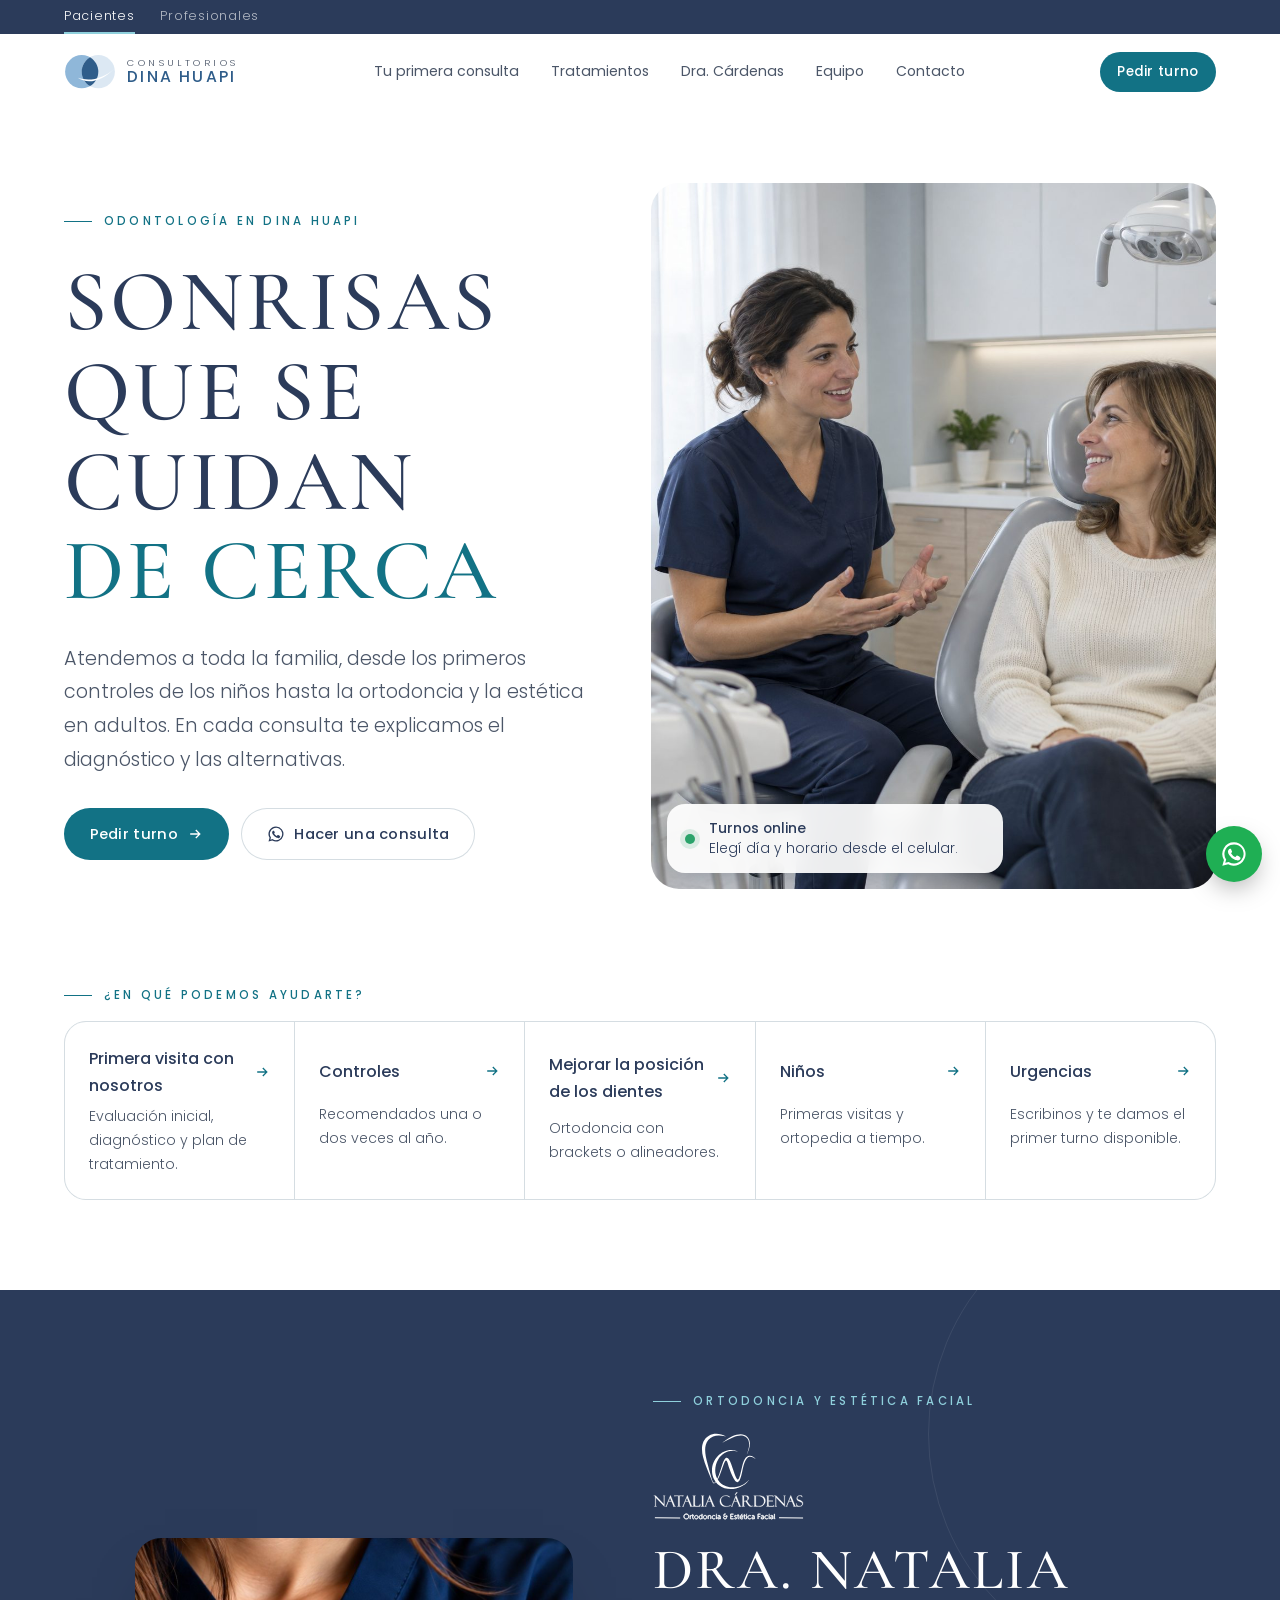
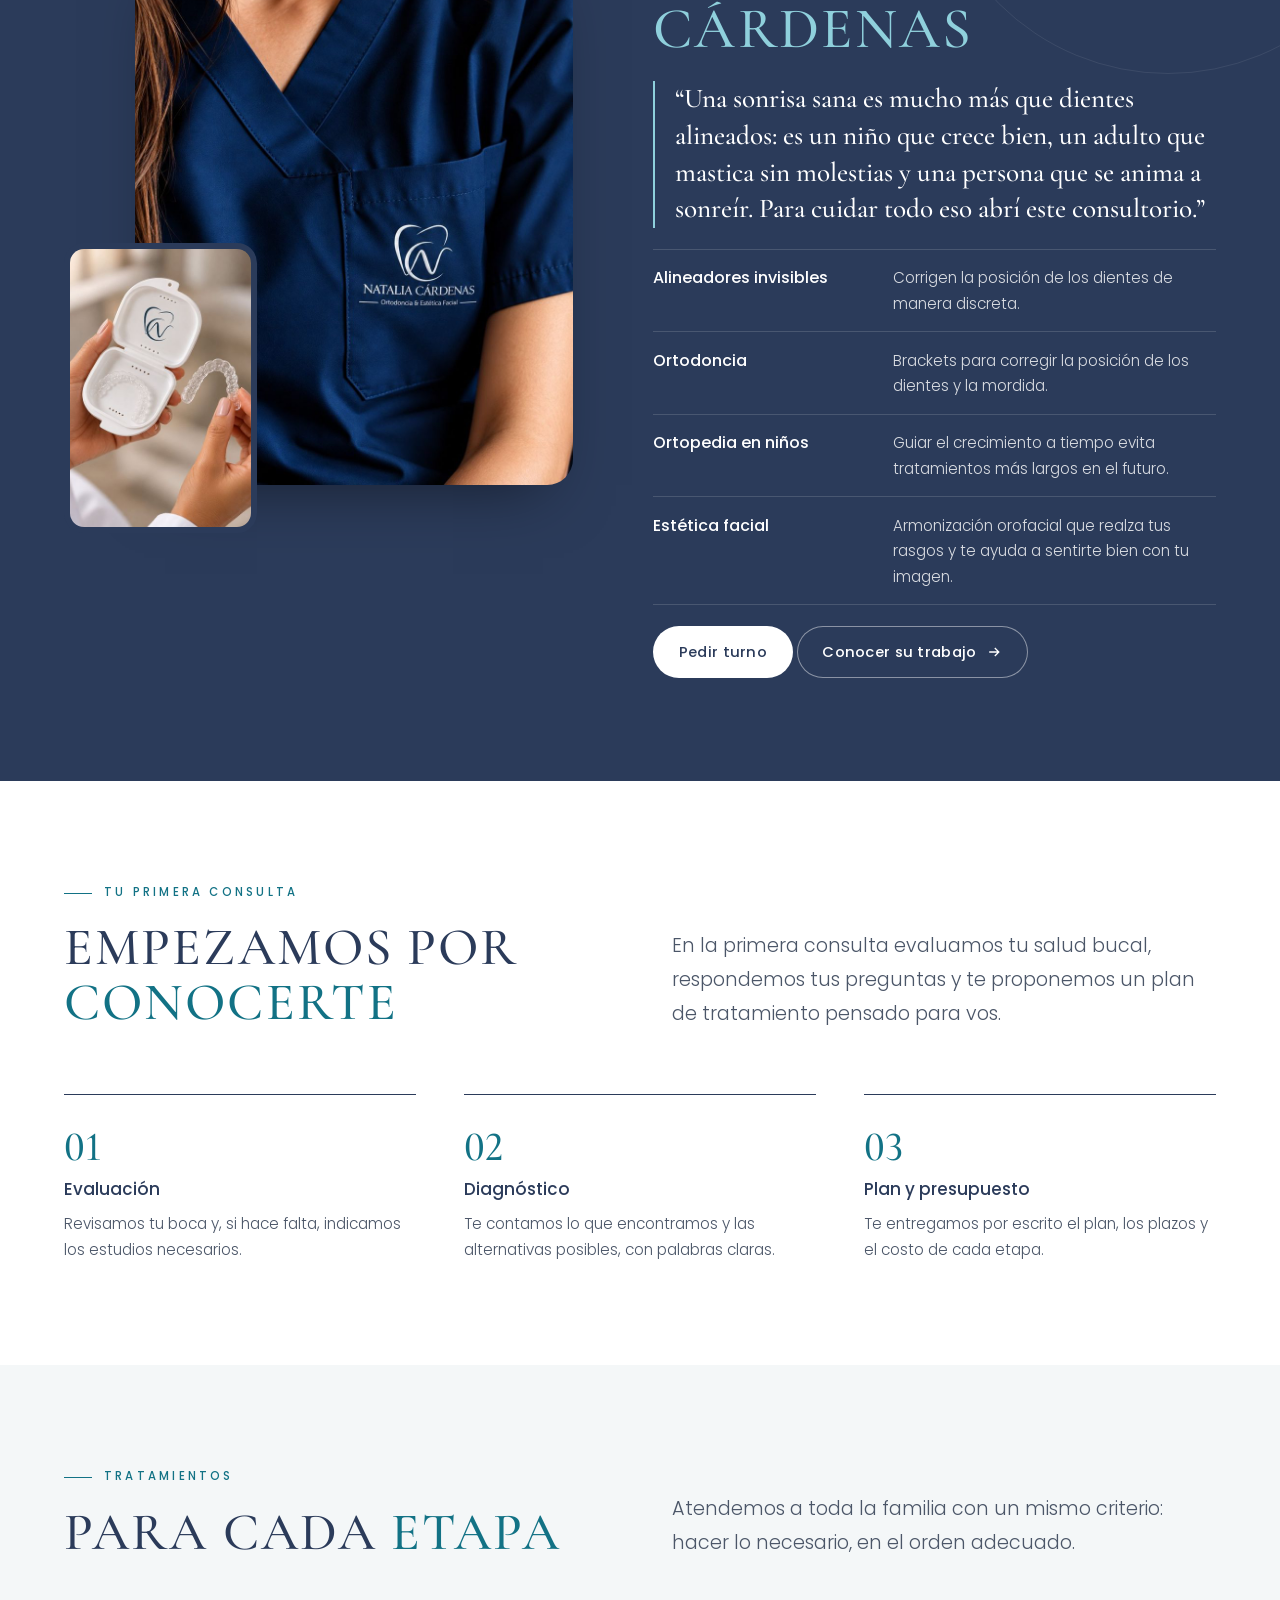
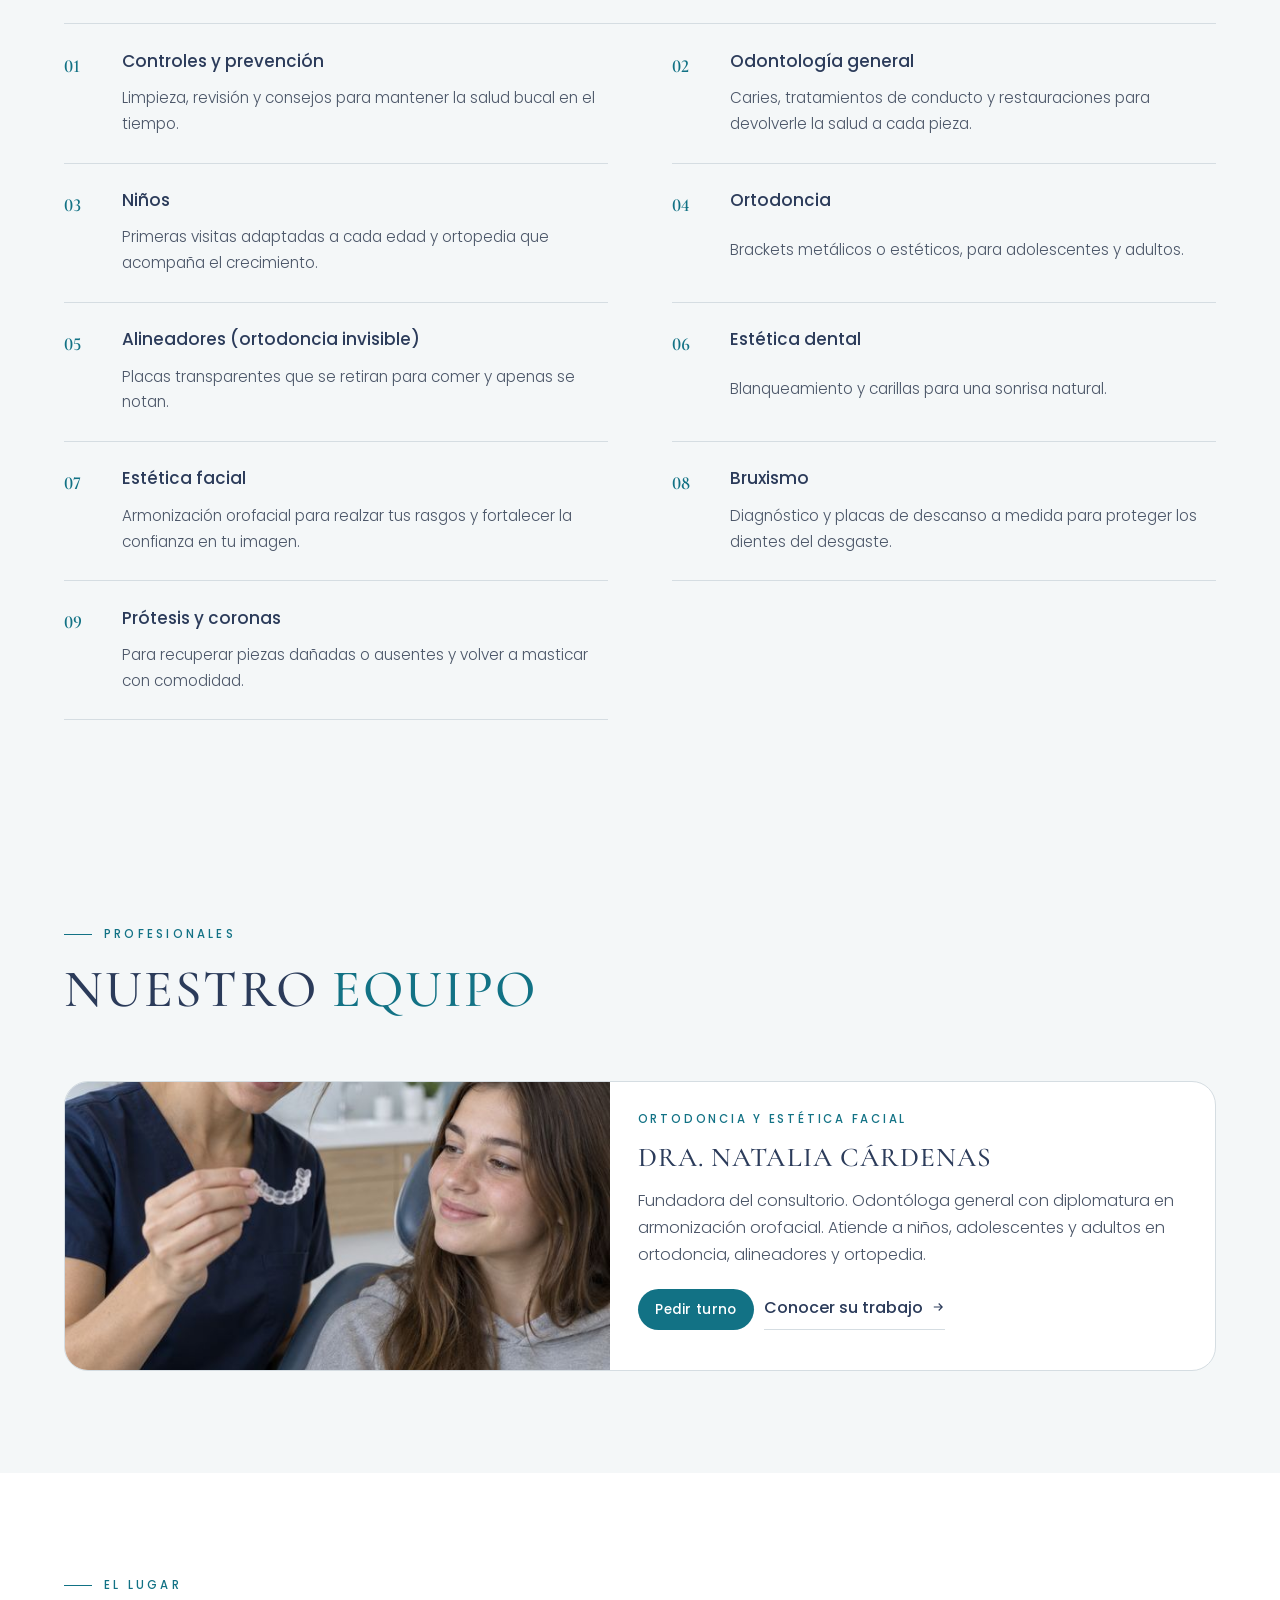
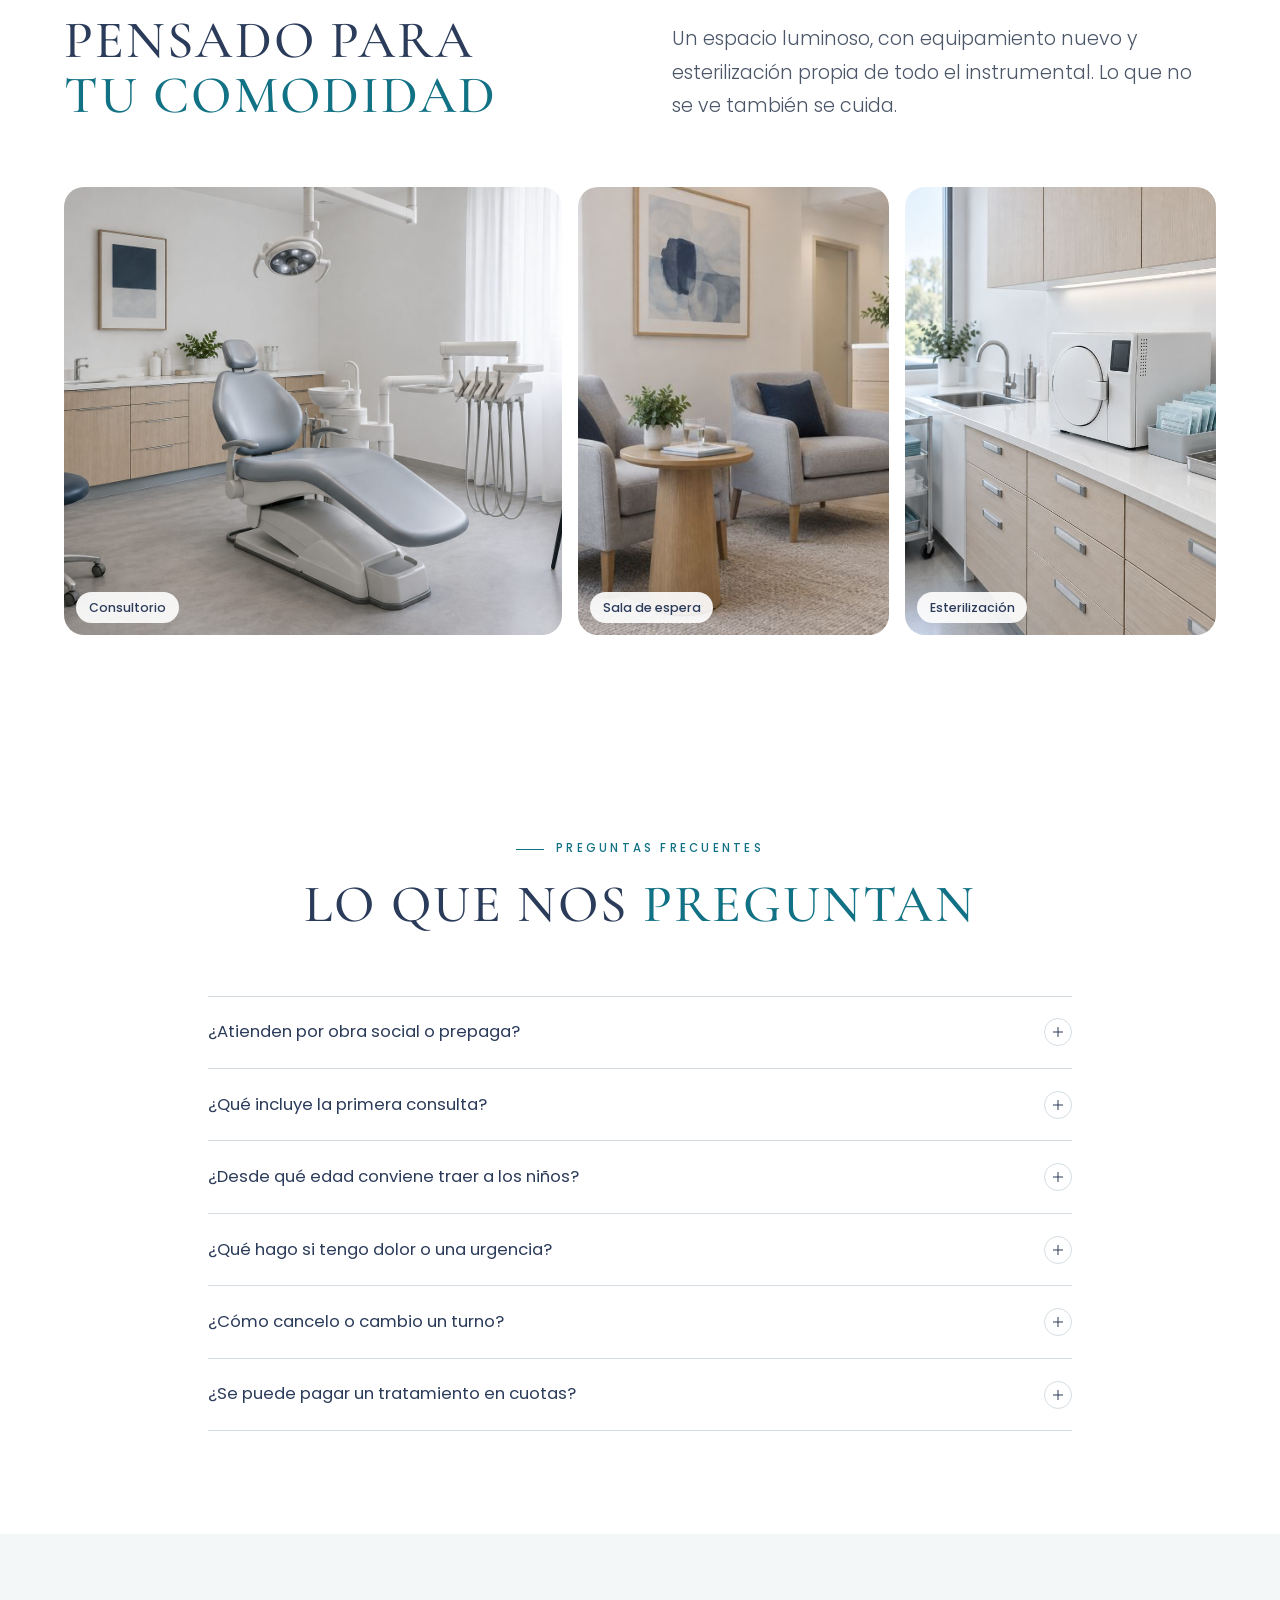
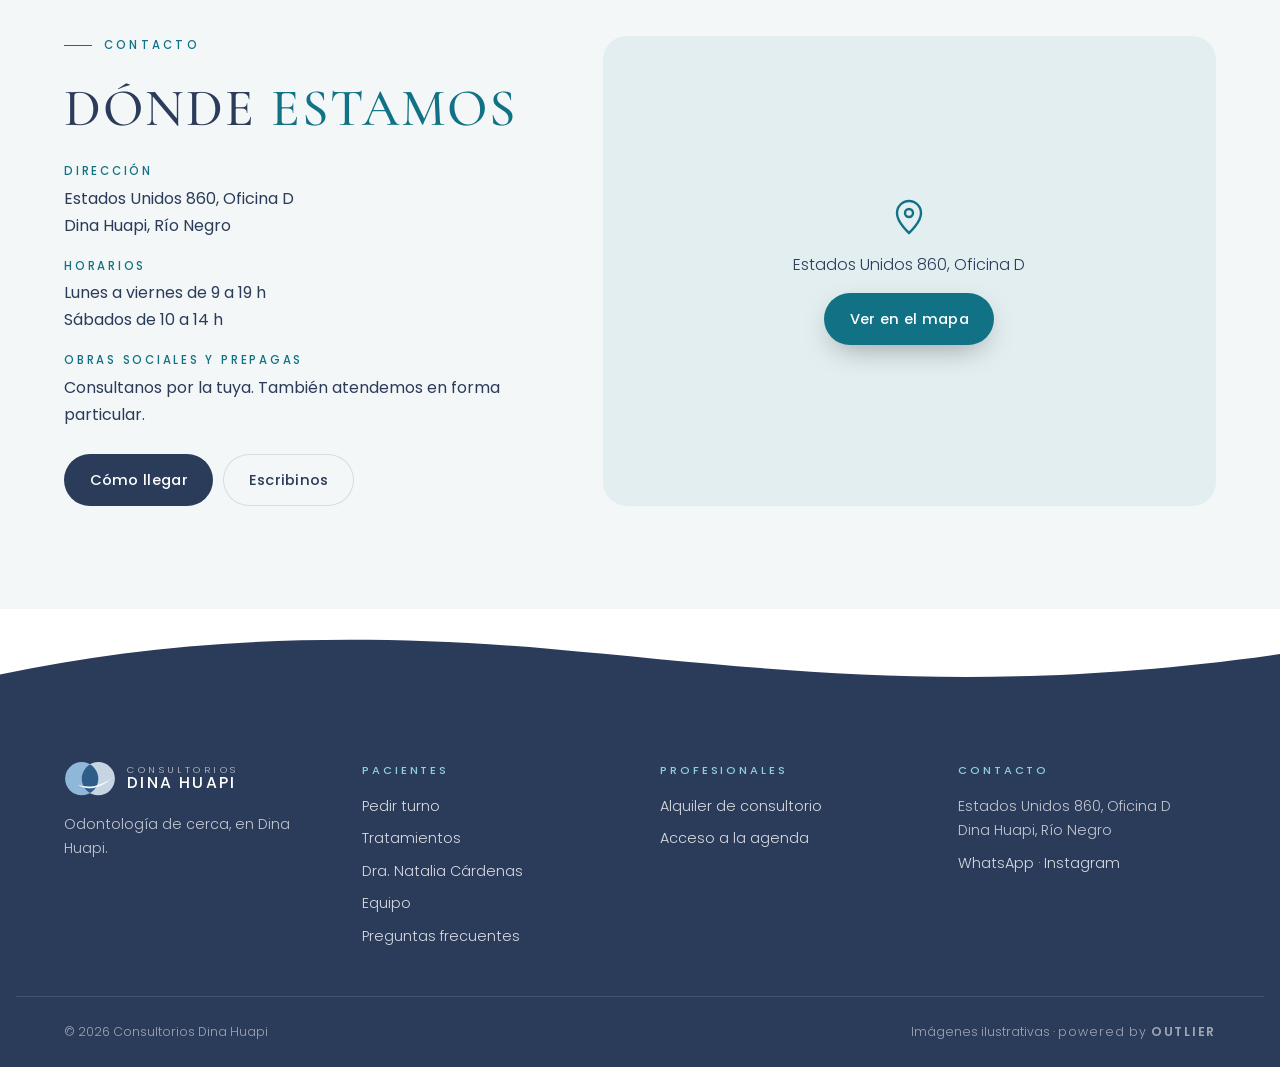
==== commit 35b5c6a6: "Contacto: "Dónde estamos" en lugar de "Estamos cerca" Co-Authored-By: Claude Opus 5.5 <noreply@anthr" ====
--- a/index.html
+++ b/index.html
@@ -224,7 +224,7 @@
     <div class="wrap place">
       <div class="info reveal">
         <span class="eyebrow">Contacto</span>
-        <h2>Estamos <em>cerca</em></h2>
+        <h2>Dónde <em>estamos</em></h2>
         <dl>
           <div><dt>Dirección</dt><dd>Estados Unidos 860, Oficina D<br>Dina Huapi, Río Negro</dd></div>
           <div><dt>Horarios</dt><dd>Lunes a viernes de 9 a 19 h<br>Sábados de 10 a 14 h</dd></div>
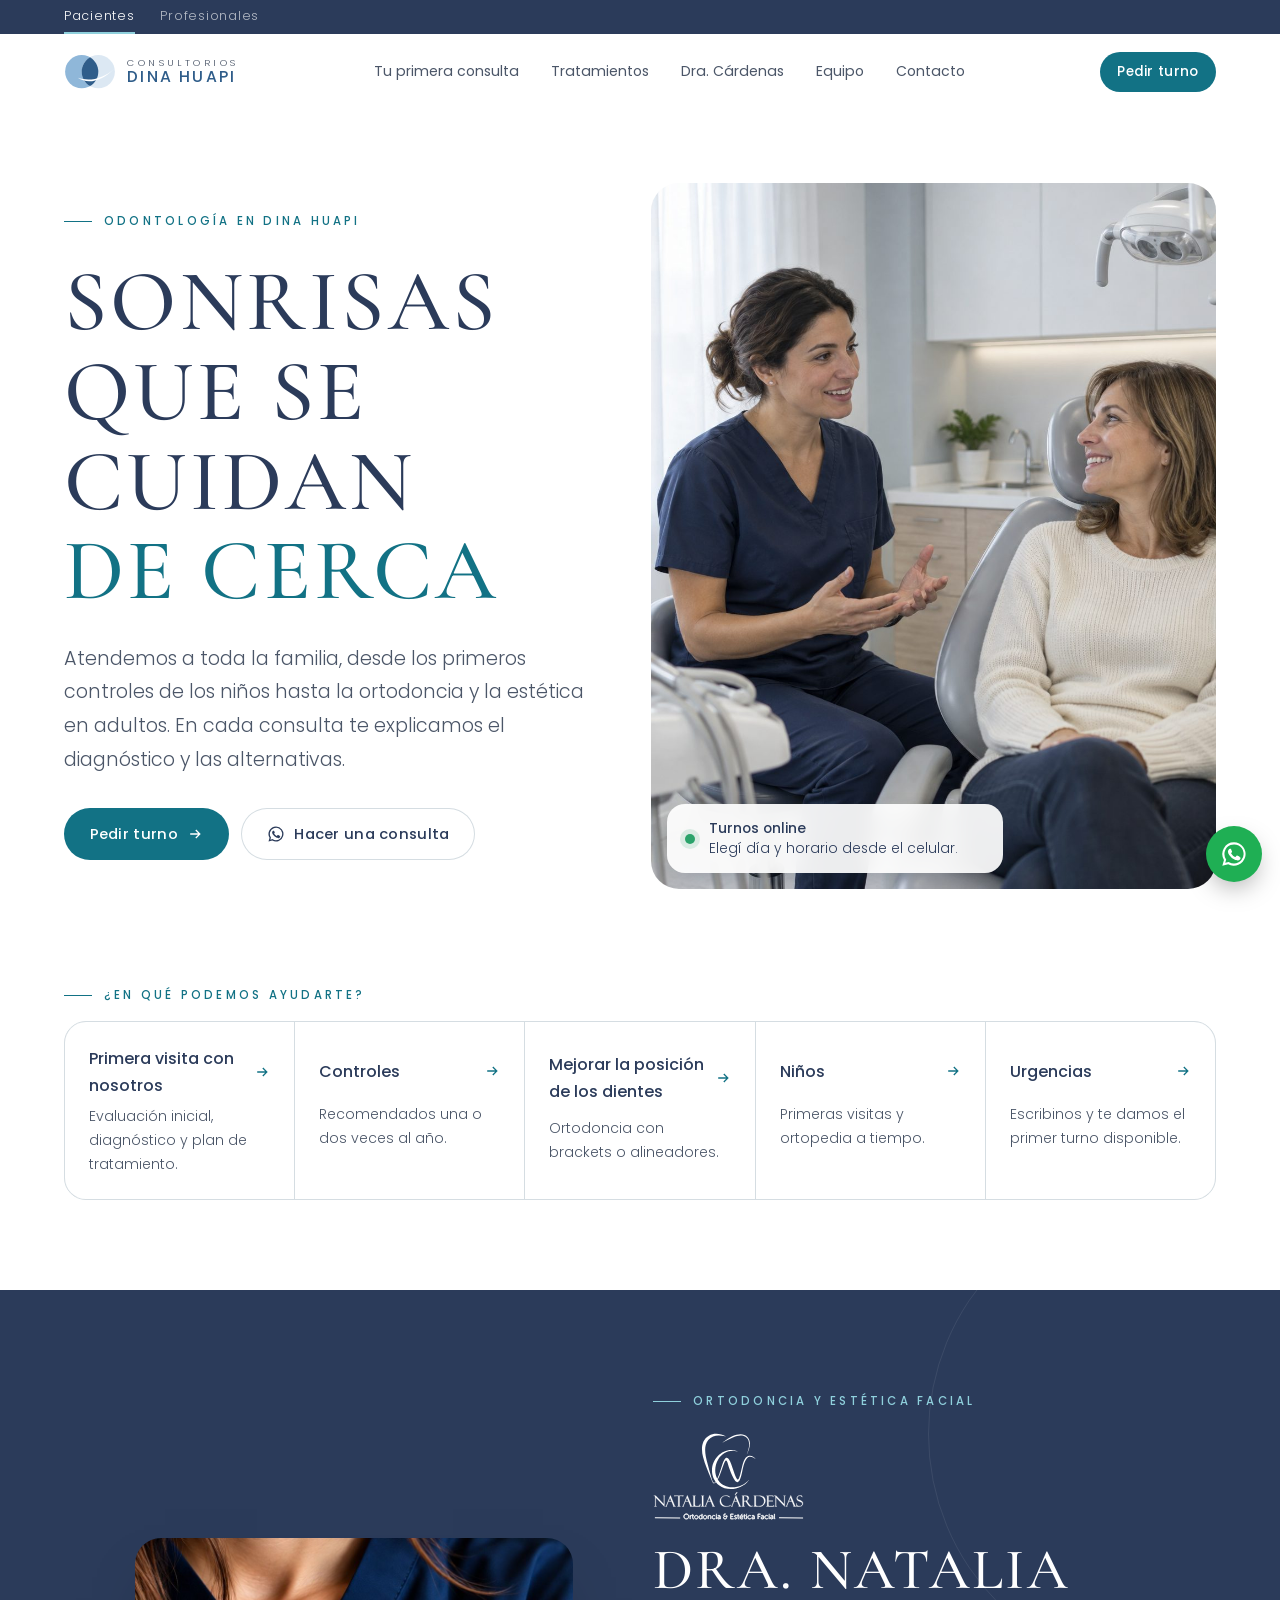
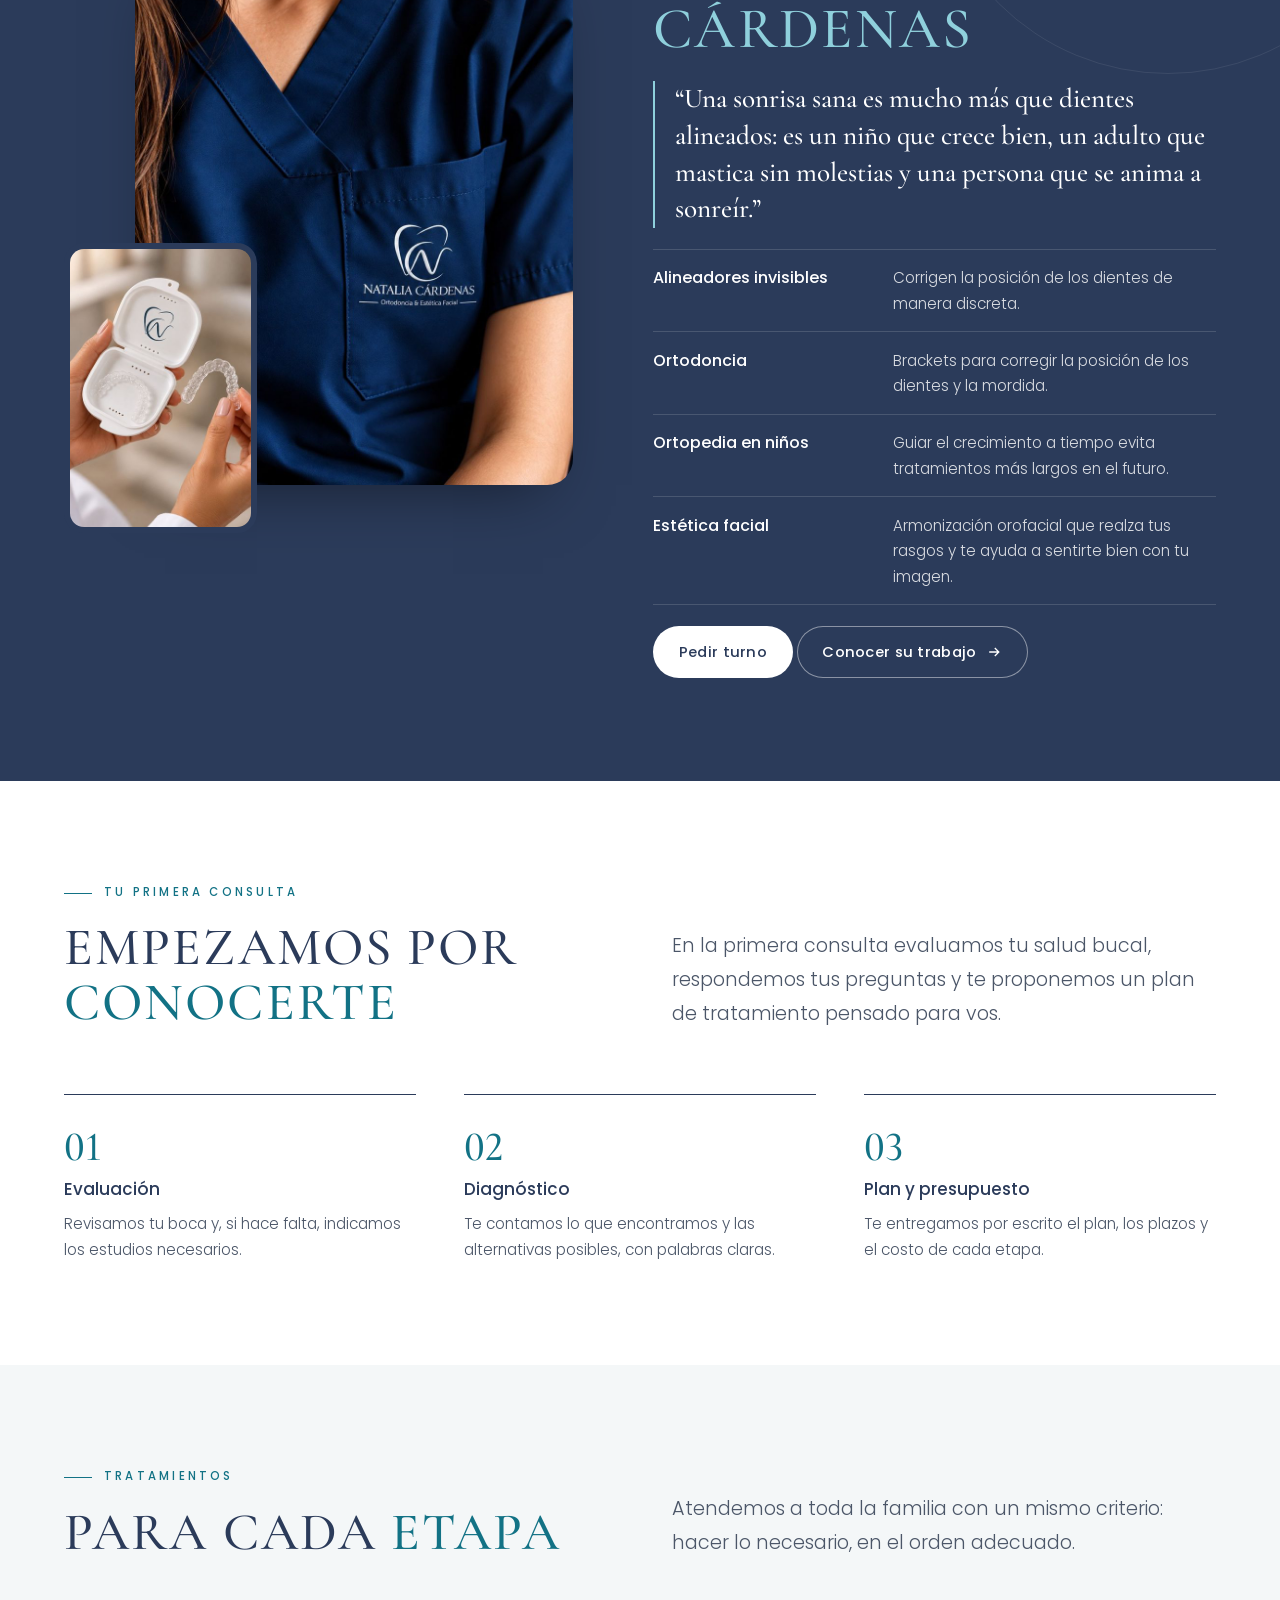
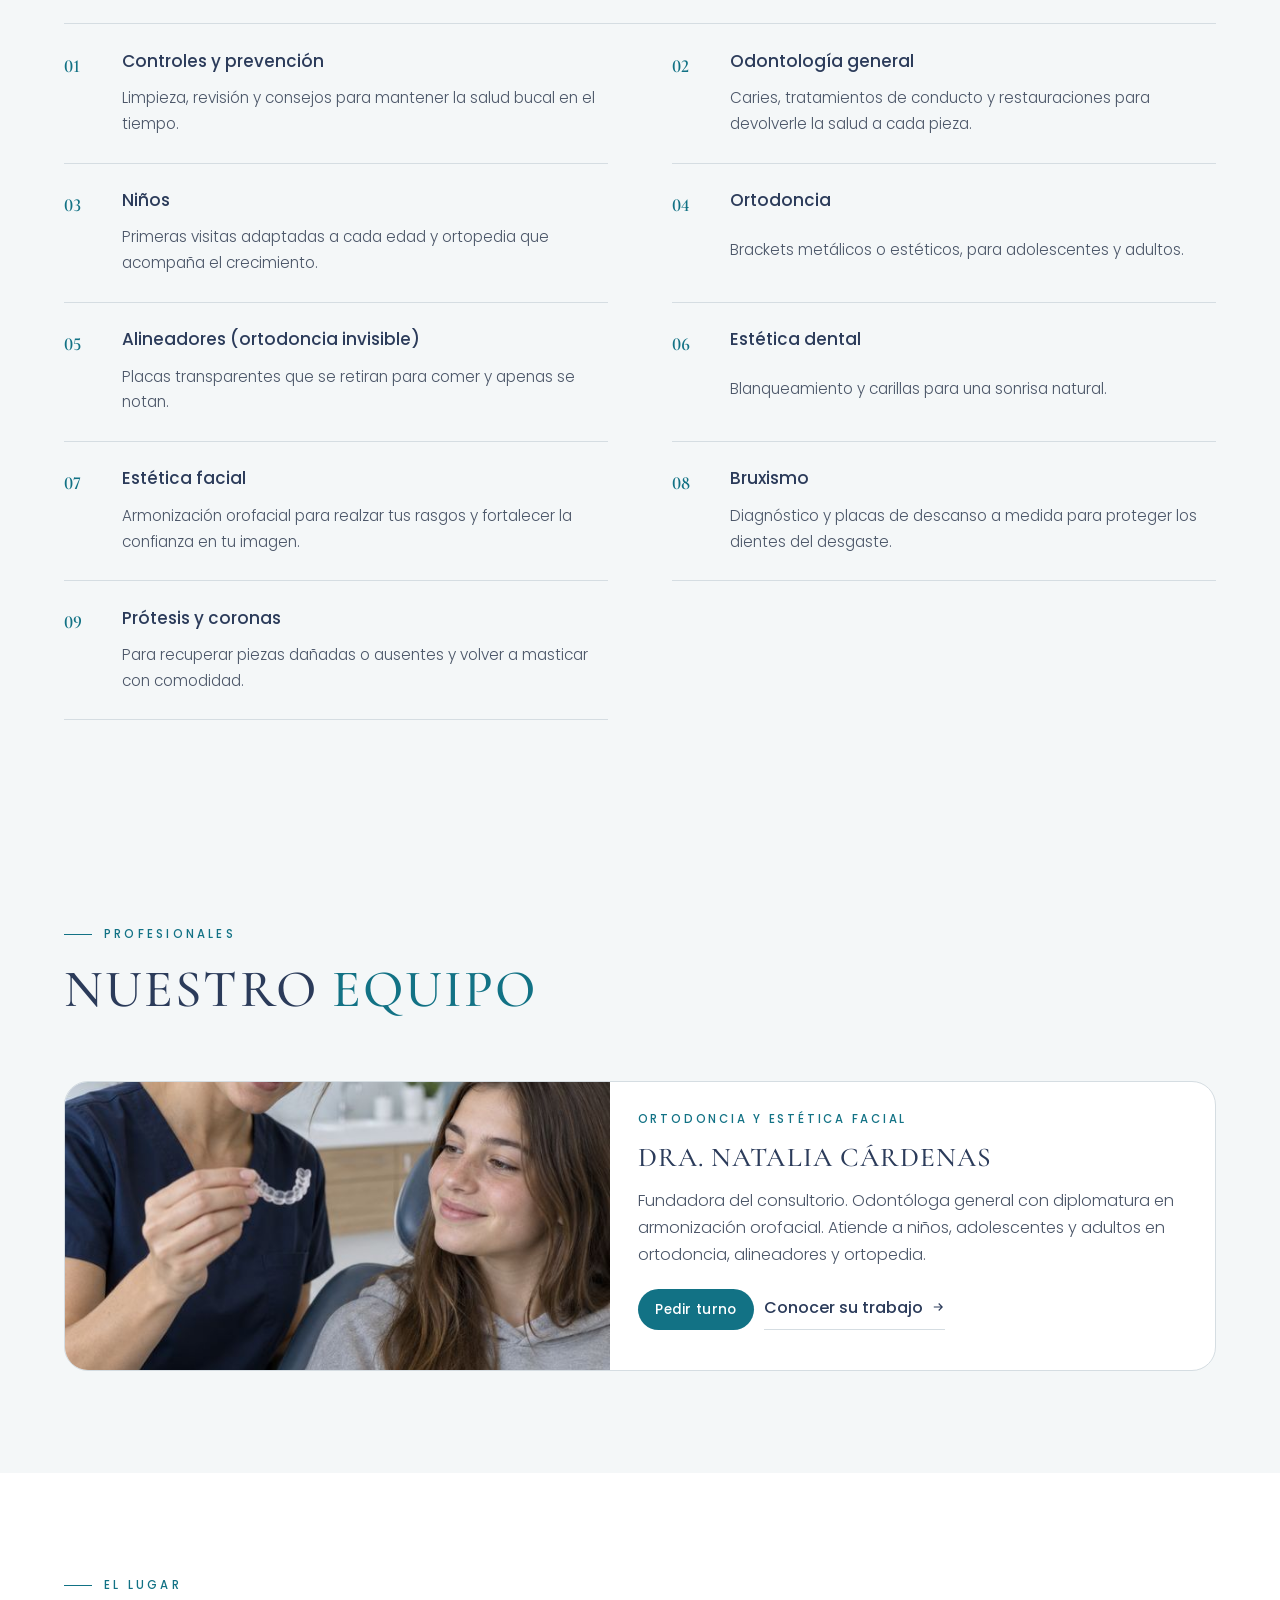
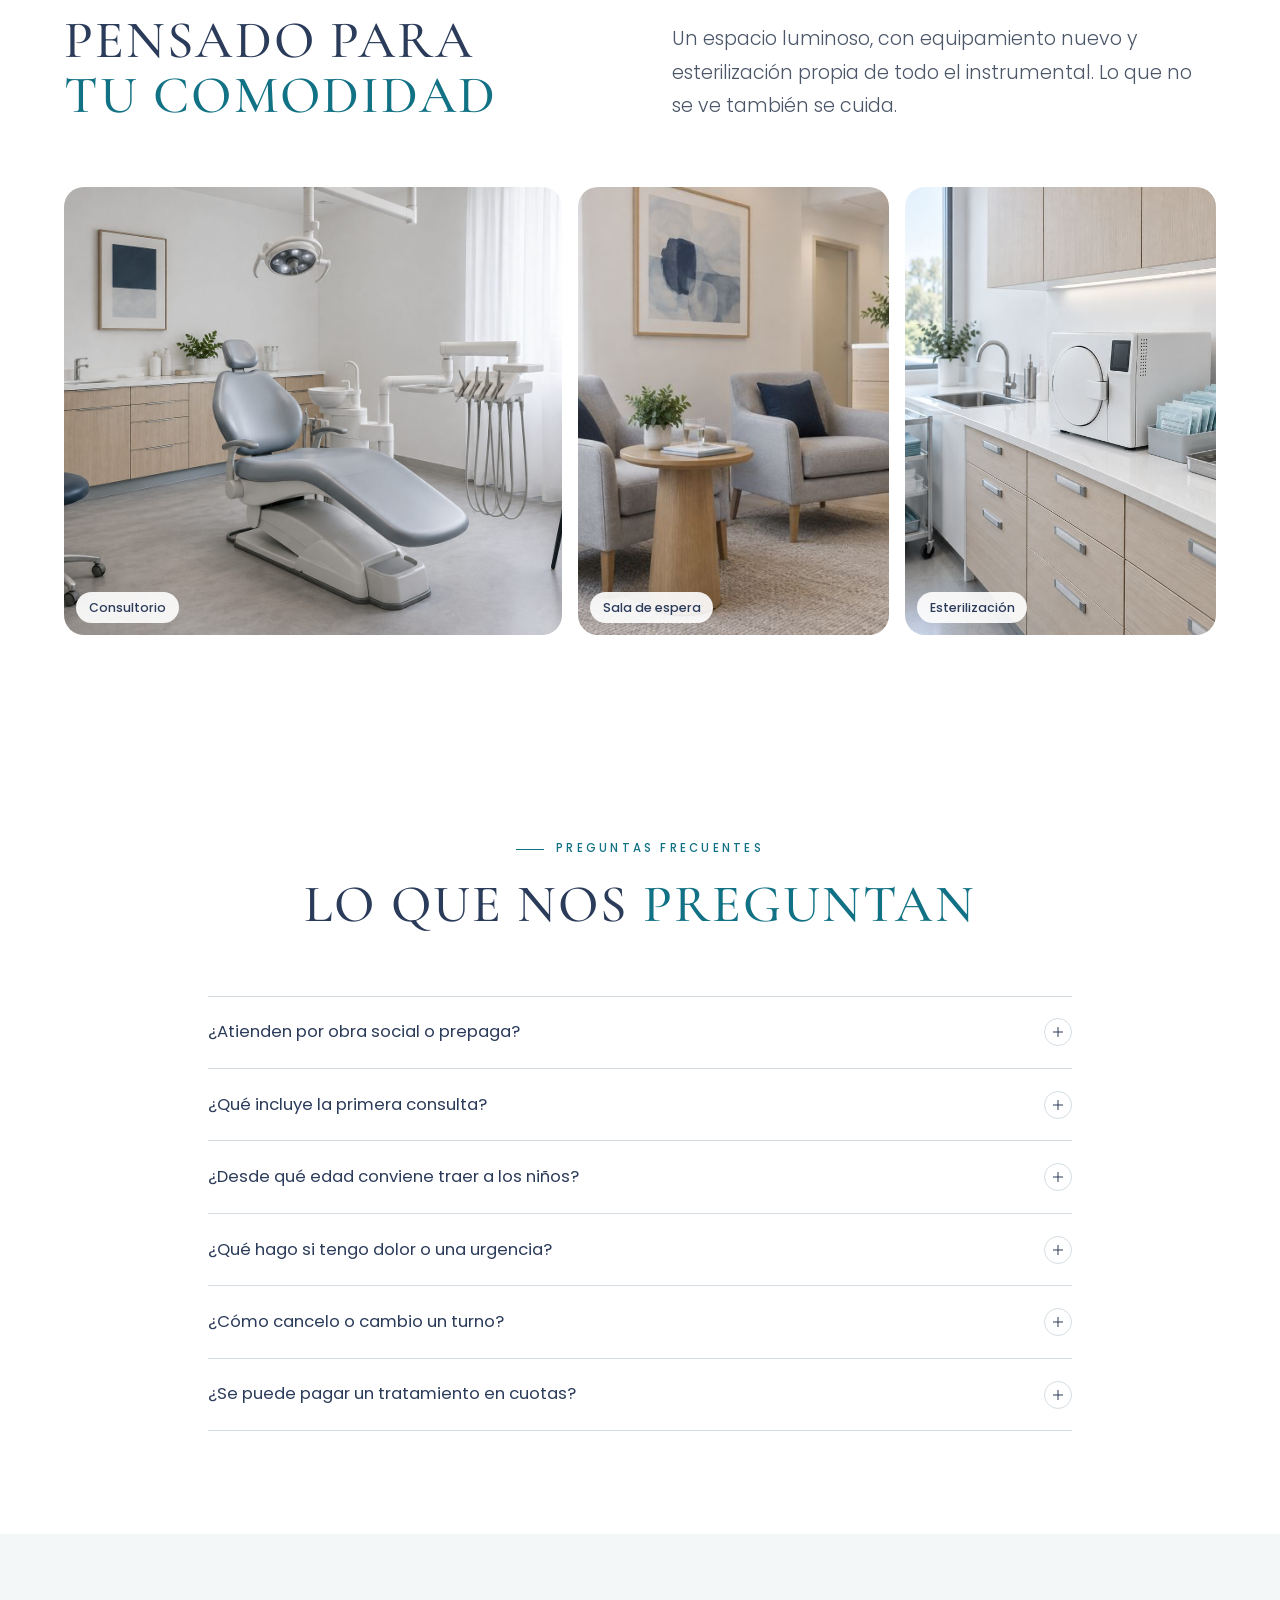
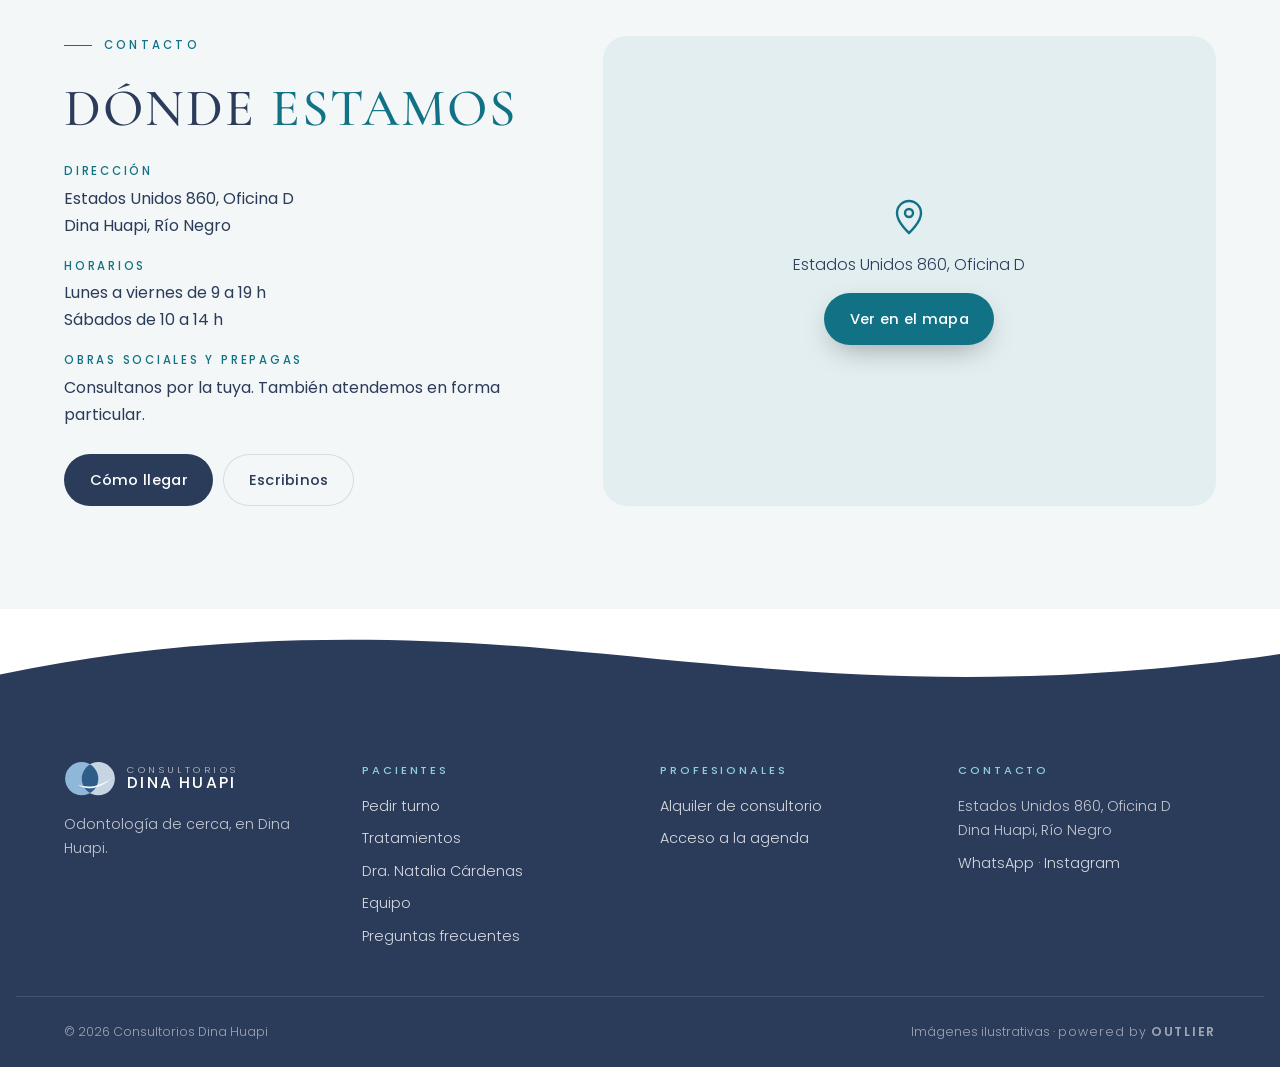
==== commit 8a8d3a50: "Cita de Nati: cerrar en "se anima a sonreír" Co-Authored-By: Claude Opus 5.5 <noreply@anthropic.com>" ====
--- a/index.html
+++ b/index.html
@@ -103,7 +103,7 @@
         <span class="eyebrow reveal">Ortodoncia y estética facial</span>
         <span class="director-logo reveal d1" role="img" aria-label="Natalia Cárdenas, Ortodoncia y Estética Facial"></span>
         <h2 class="reveal d1" id="natalia-titulo">Dra. Natalia <em>Cárdenas</em></h2>
-        <blockquote class="director-quote reveal d2"><p>“Una sonrisa sana es mucho más que dientes alineados: es un niño que crece bien, un adulto que mastica sin molestias y una persona que se anima a sonreír. Para cuidar todo eso abrí este consultorio.”</p></blockquote>
+        <blockquote class="director-quote reveal d2"><p>“Una sonrisa sana es mucho más que dientes alineados: es un niño que crece bien, un adulto que mastica sin molestias y una persona que se anima a sonreír.”</p></blockquote>
         <ul class="director-points reveal d2">
           <li><strong>Alineadores invisibles</strong><span>Corrigen la posición de los dientes de manera discreta.</span></li>
           <li><strong>Ortodoncia</strong><span>Brackets para corregir la posición de los dientes y la mordida.</span></li>
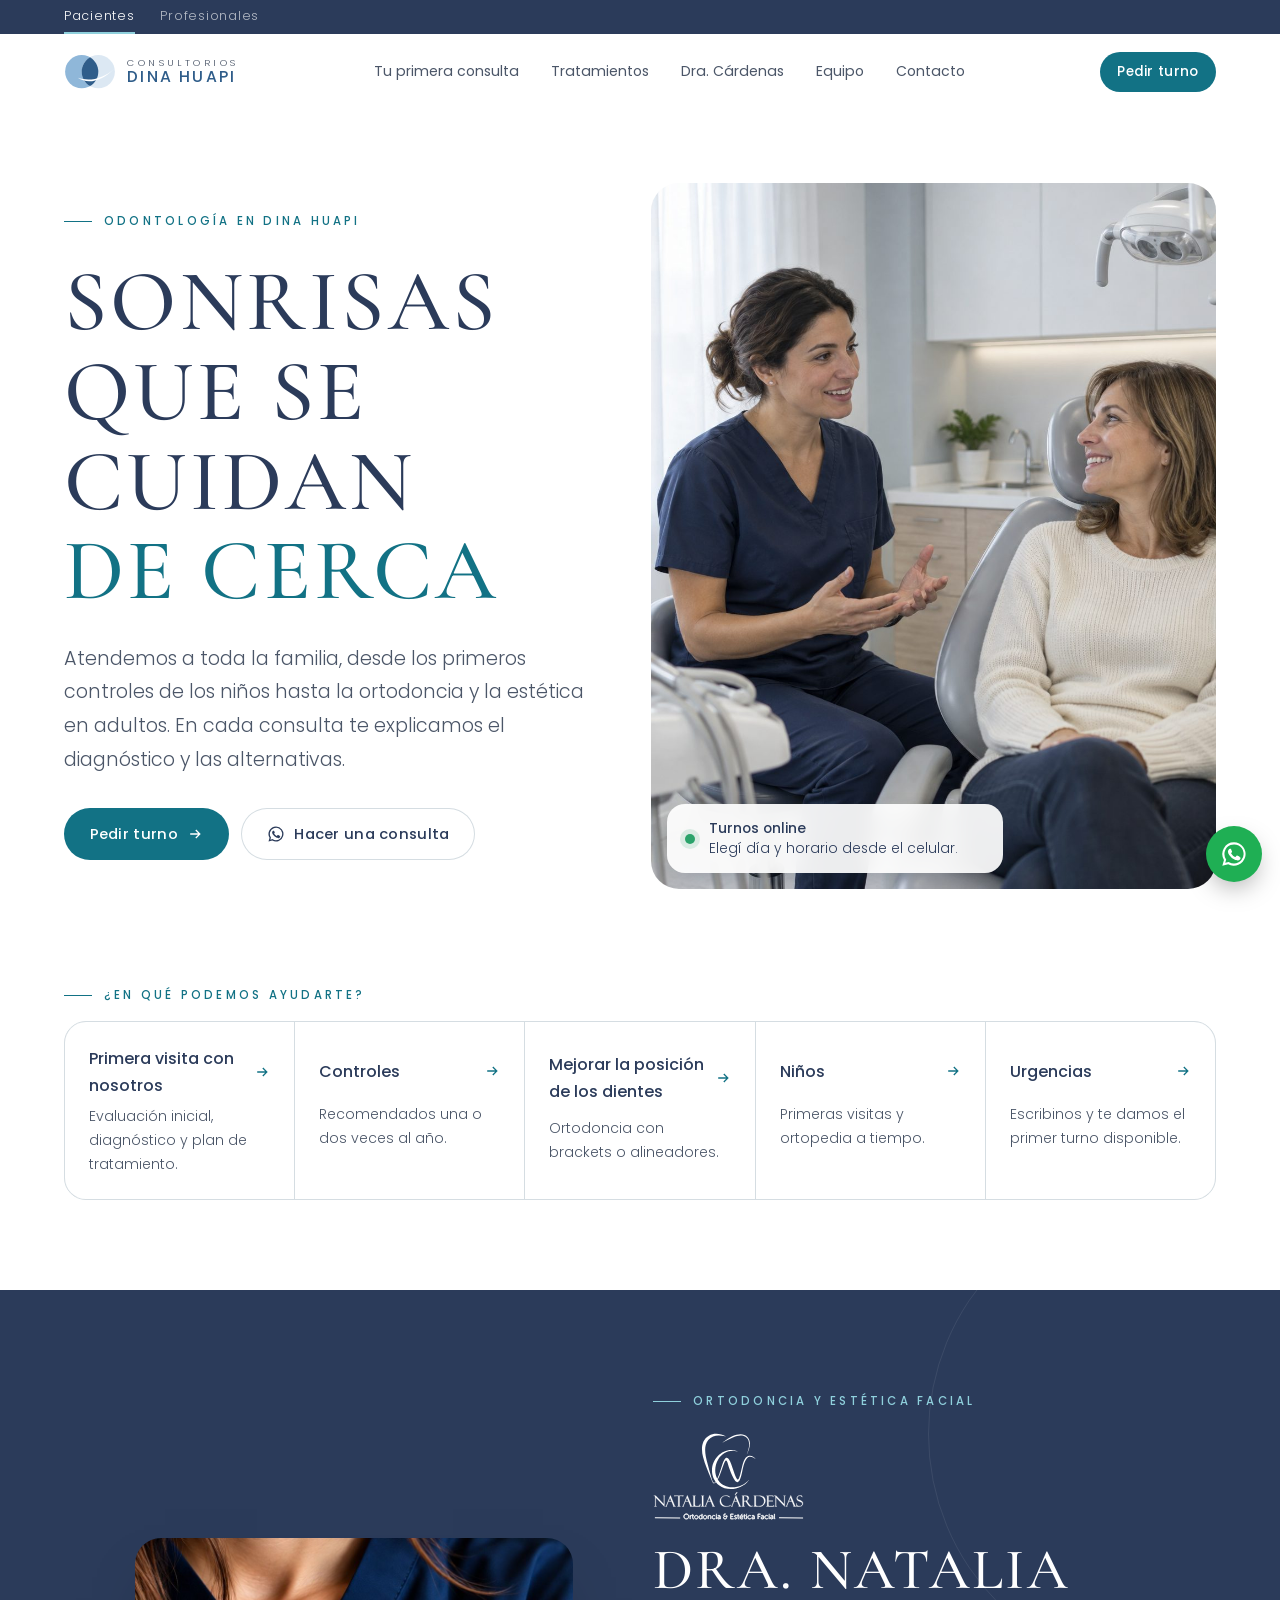
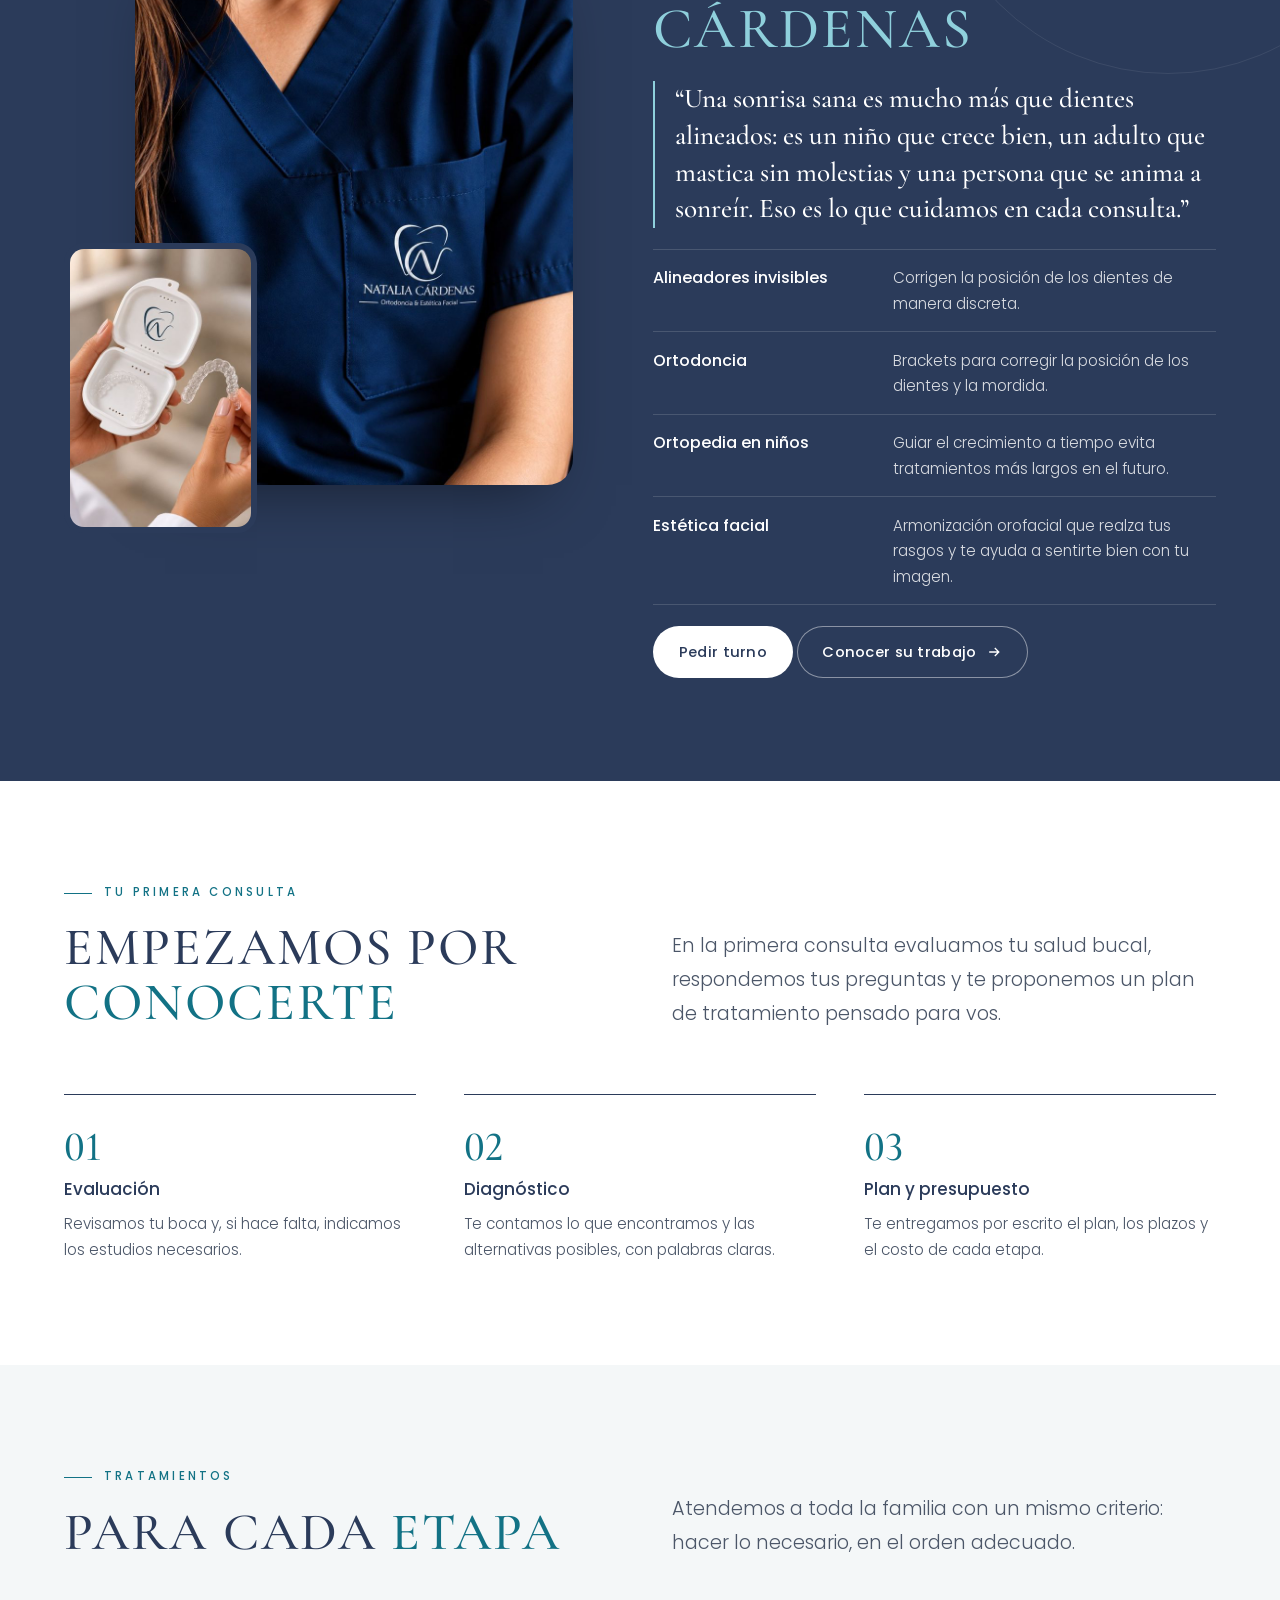
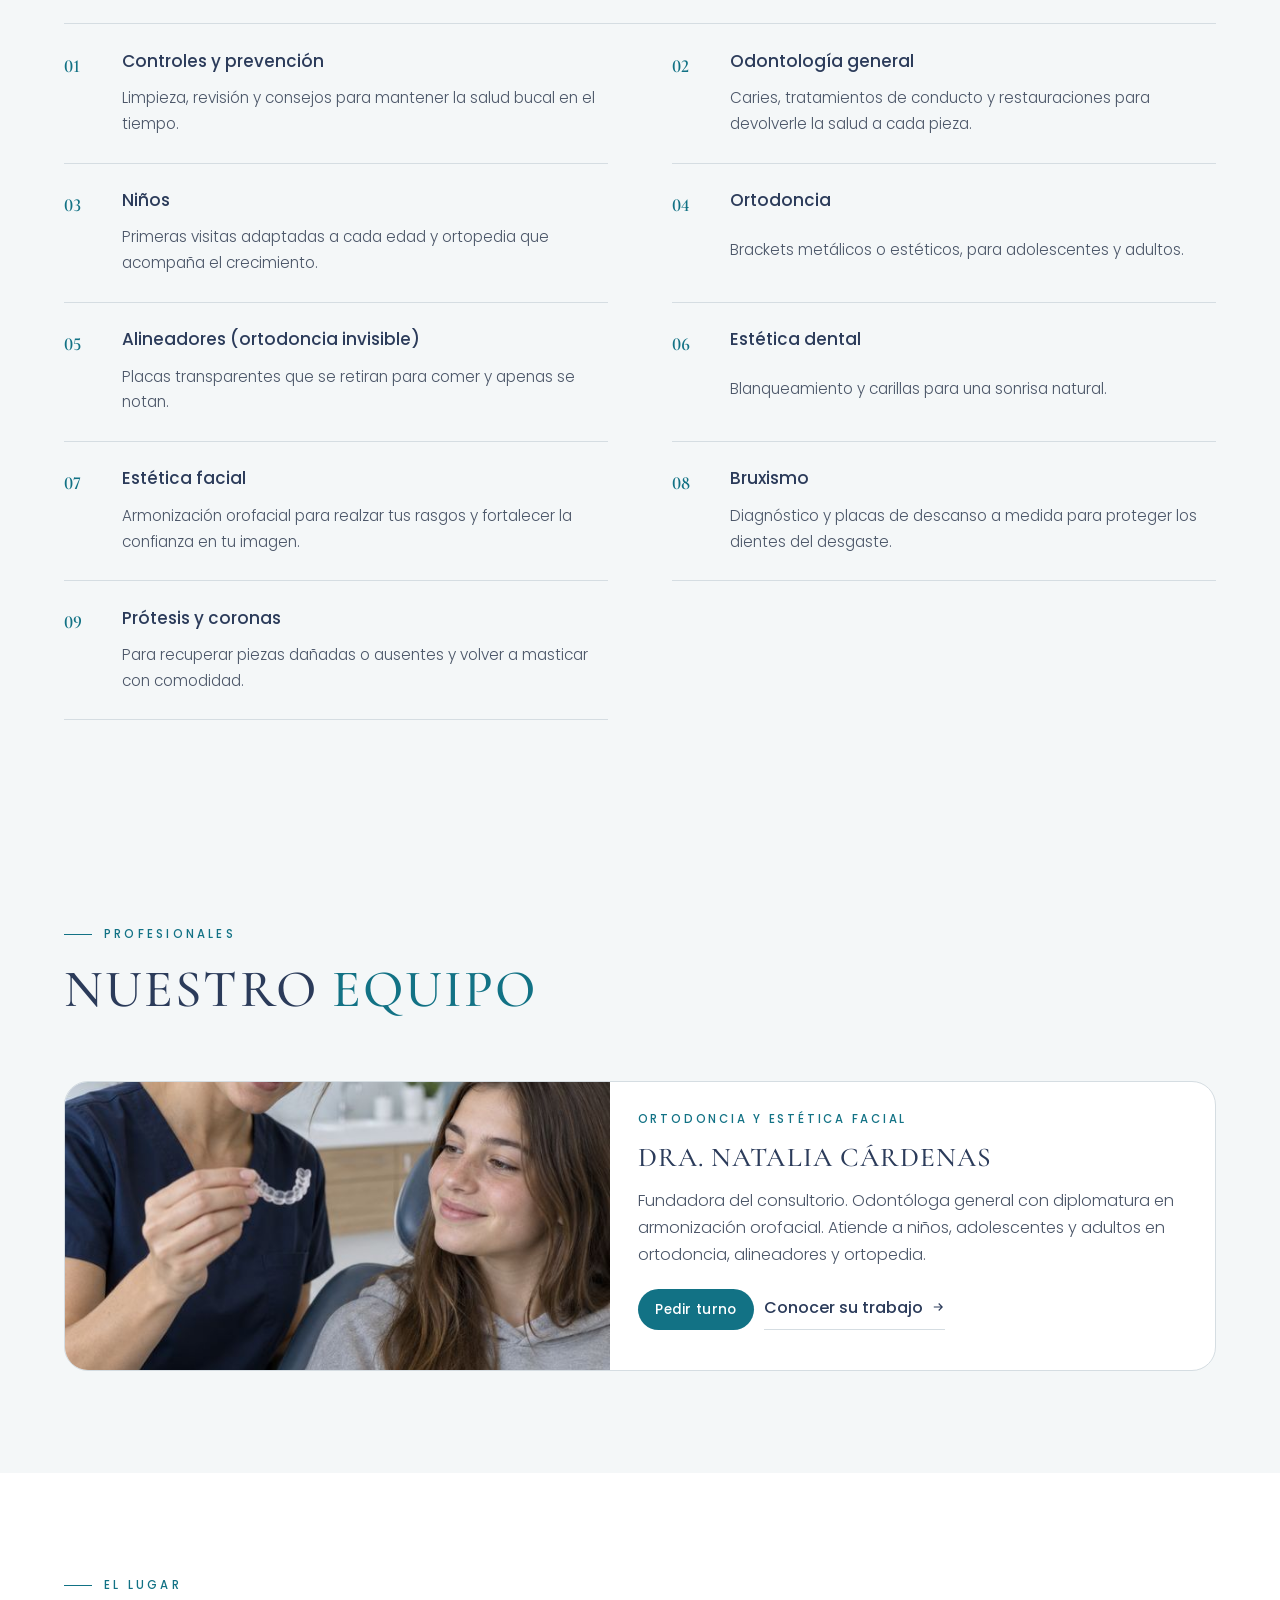
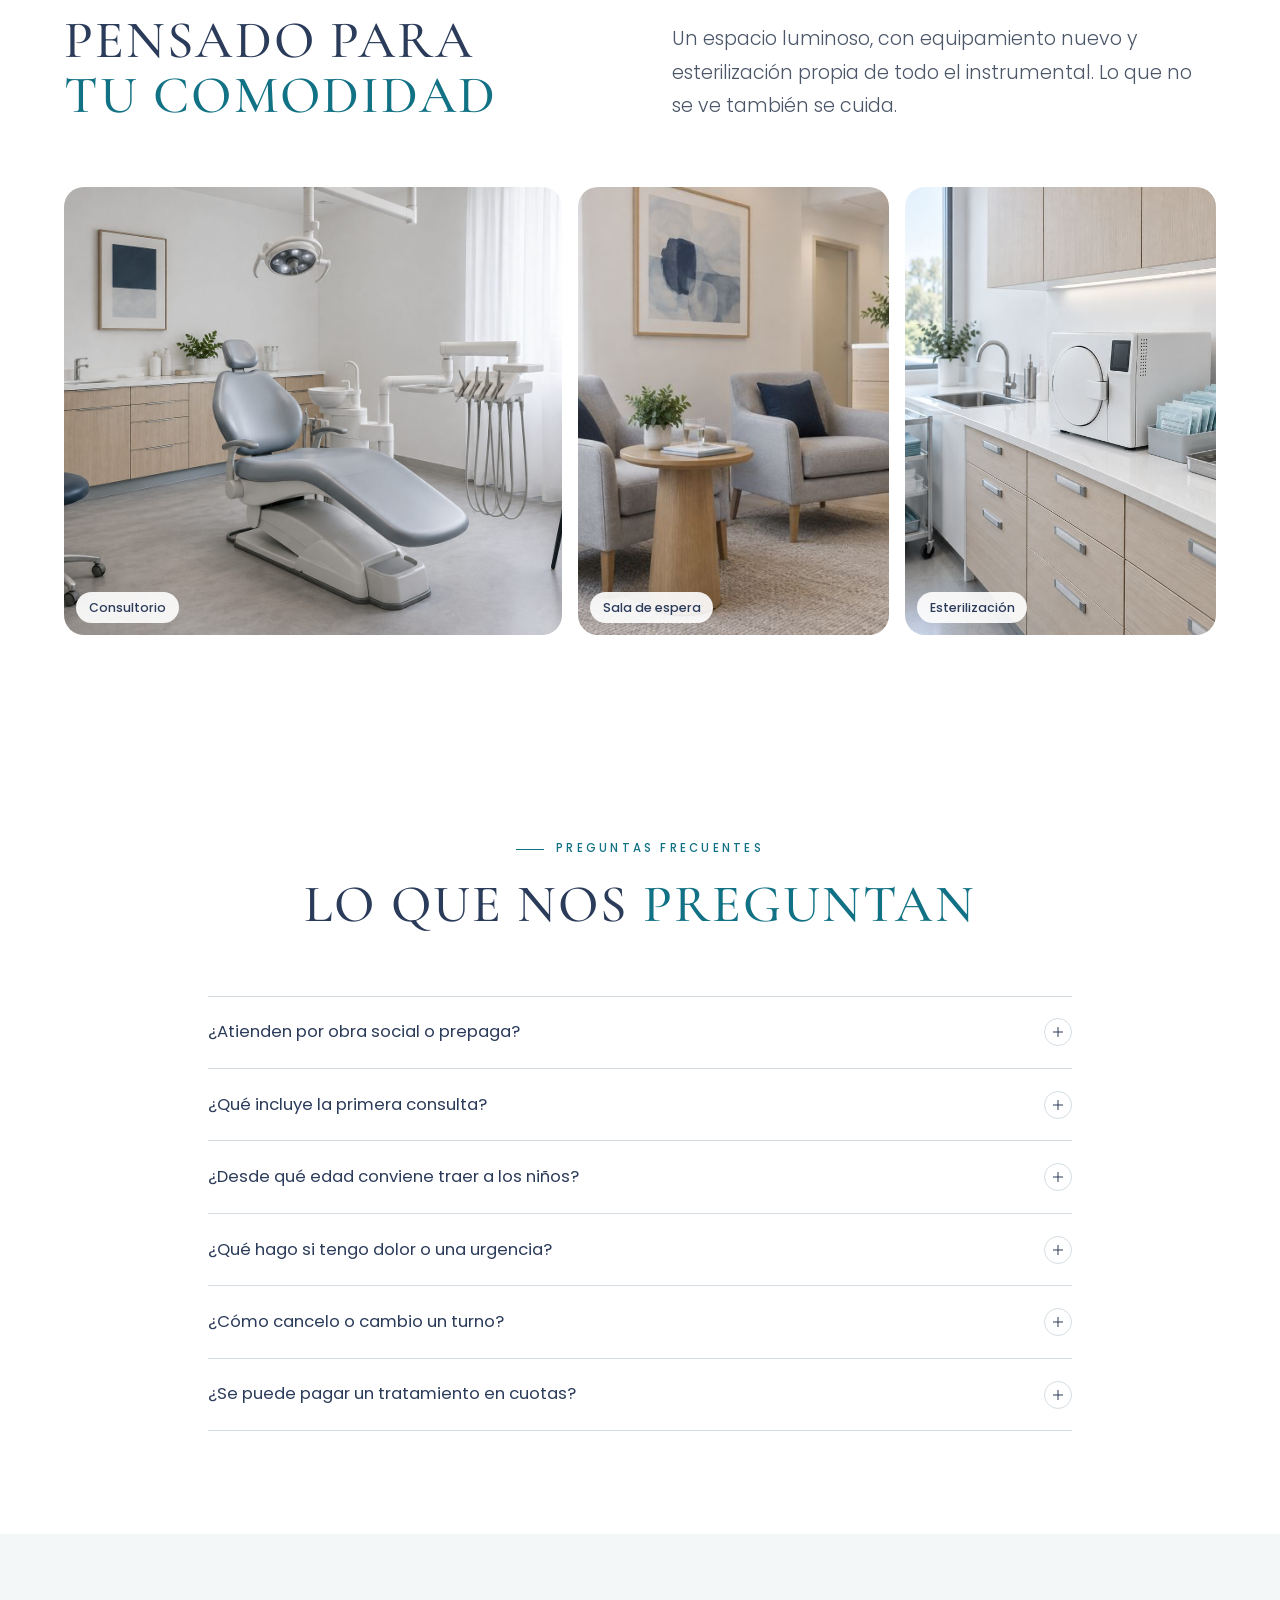
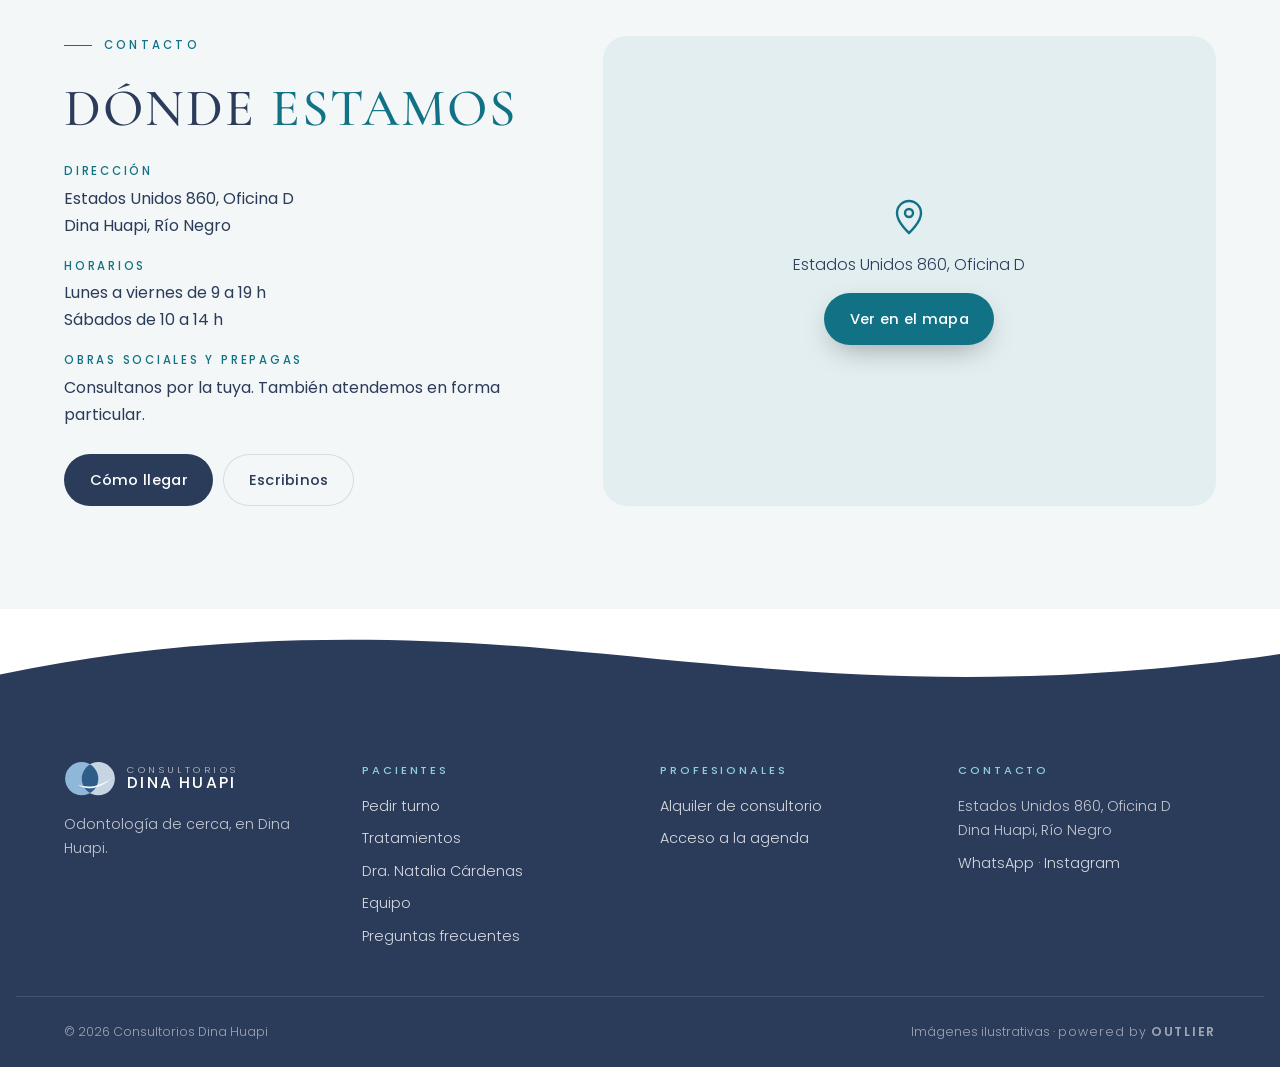
==== commit 1cd002b0: "Cita de Nati: cierre "Eso es lo que cuidamos en cada consulta" Co-Authored-By: Claude Opus 5.5 <nore" ====
--- a/index.html
+++ b/index.html
@@ -103,7 +103,7 @@
         <span class="eyebrow reveal">Ortodoncia y estética facial</span>
         <span class="director-logo reveal d1" role="img" aria-label="Natalia Cárdenas, Ortodoncia y Estética Facial"></span>
         <h2 class="reveal d1" id="natalia-titulo">Dra. Natalia <em>Cárdenas</em></h2>
-        <blockquote class="director-quote reveal d2"><p>“Una sonrisa sana es mucho más que dientes alineados: es un niño que crece bien, un adulto que mastica sin molestias y una persona que se anima a sonreír.”</p></blockquote>
+        <blockquote class="director-quote reveal d2"><p>“Una sonrisa sana es mucho más que dientes alineados: es un niño que crece bien, un adulto que mastica sin molestias y una persona que se anima a sonreír. Eso es lo que cuidamos en cada consulta.”</p></blockquote>
         <ul class="director-points reveal d2">
           <li><strong>Alineadores invisibles</strong><span>Corrigen la posición de los dientes de manera discreta.</span></li>
           <li><strong>Ortodoncia</strong><span>Brackets para corregir la posición de los dientes y la mordida.</span></li>
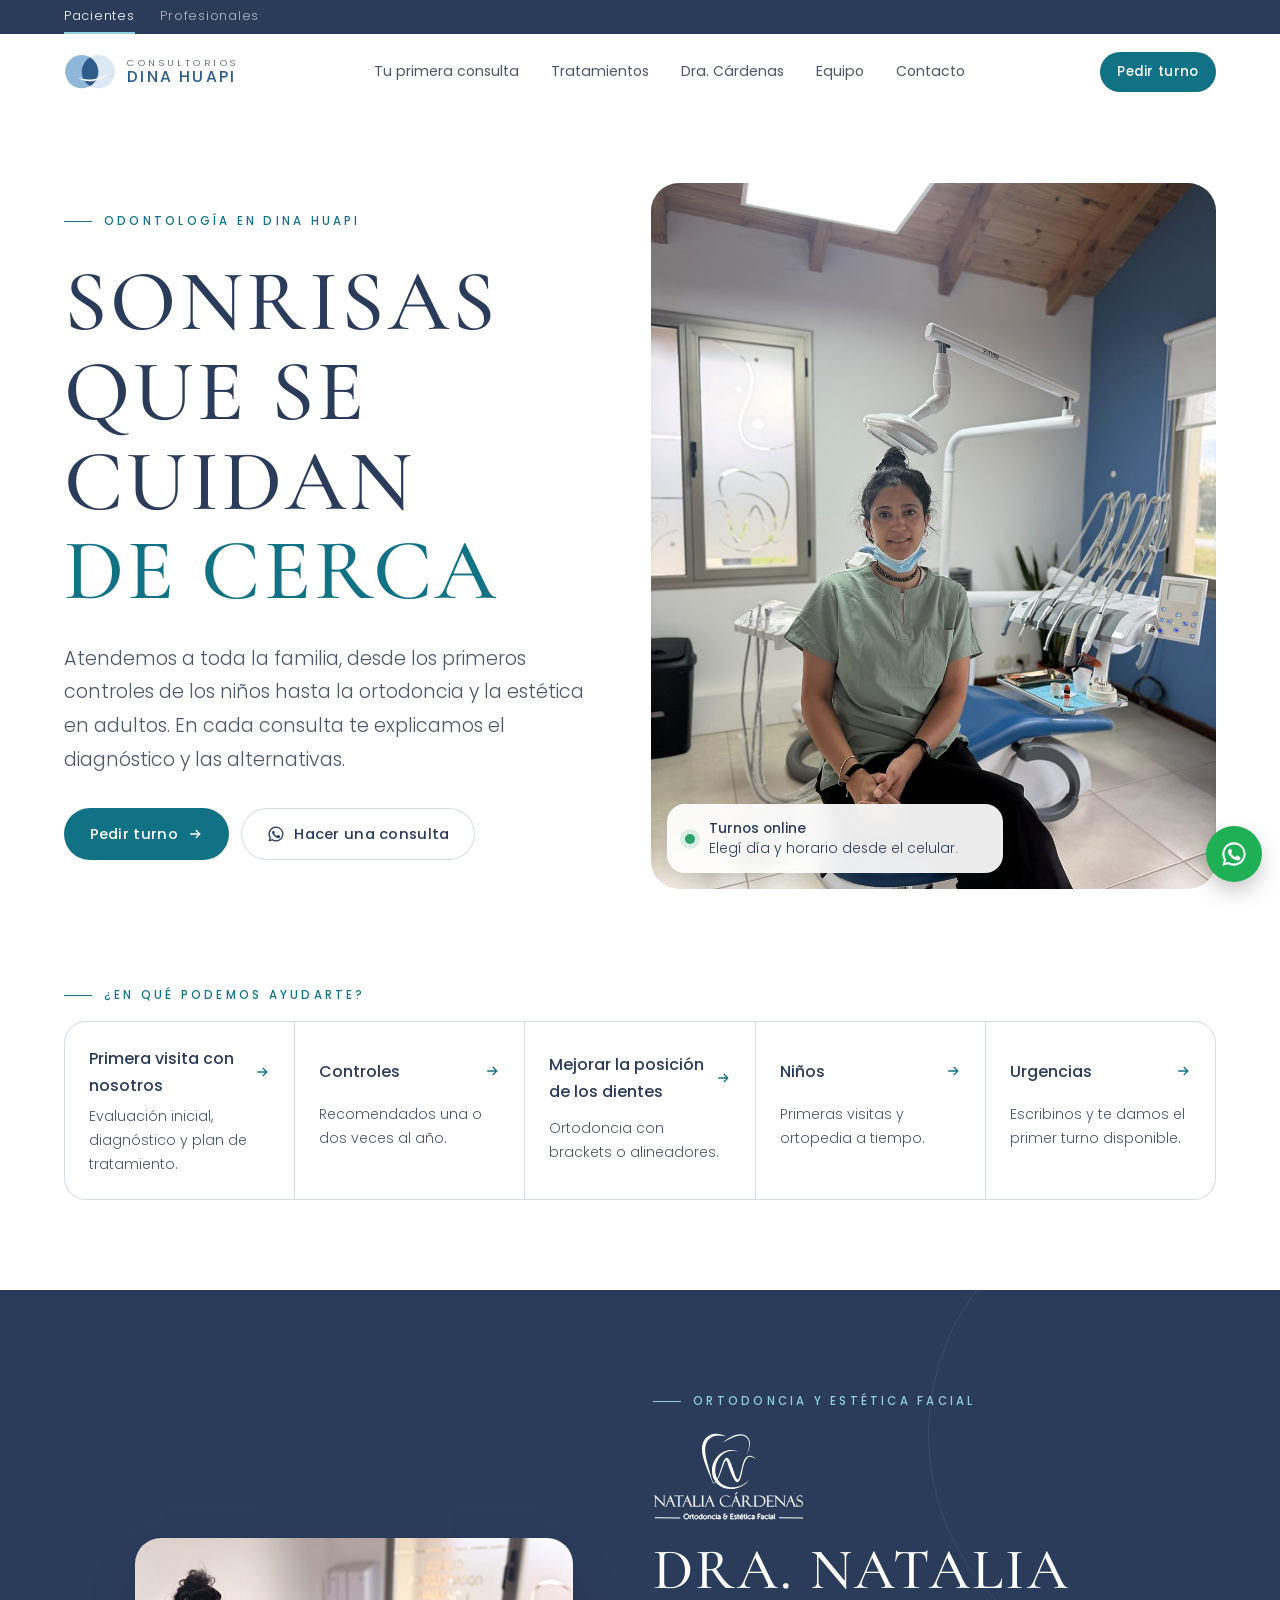
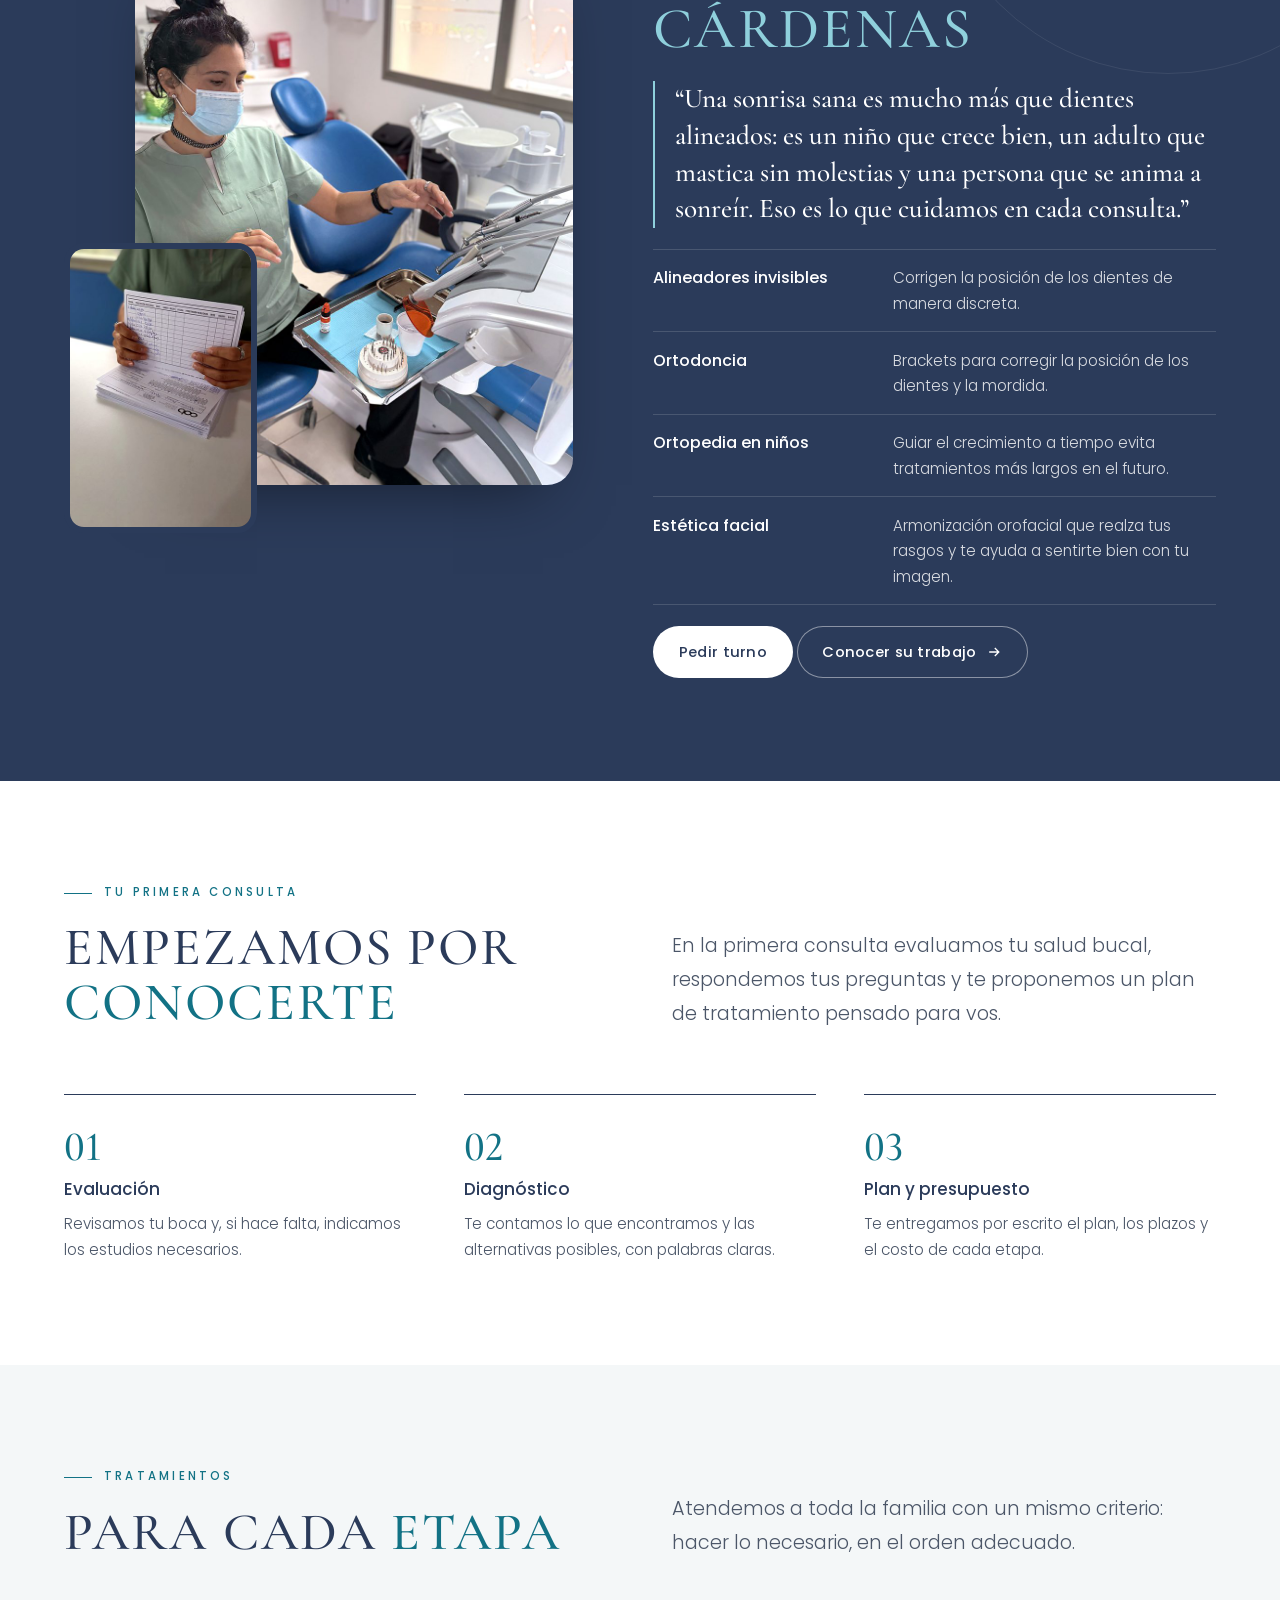
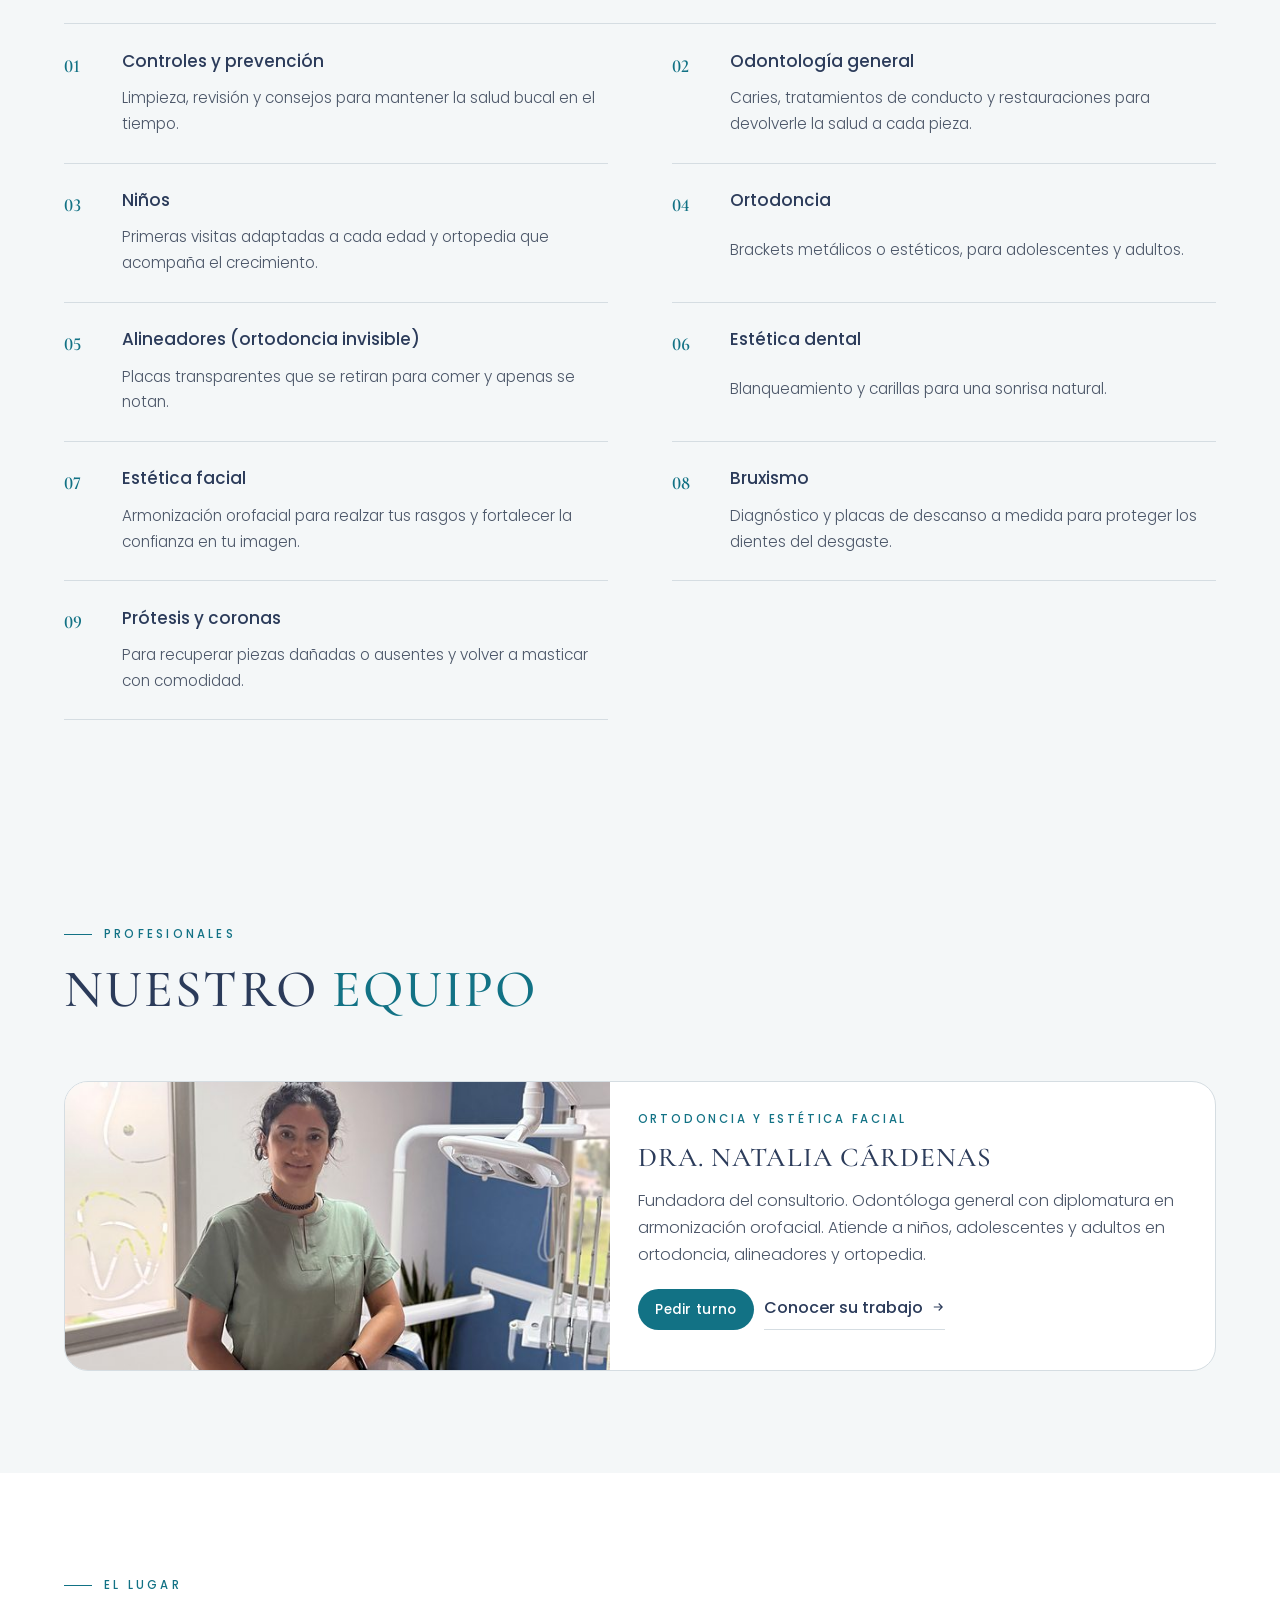
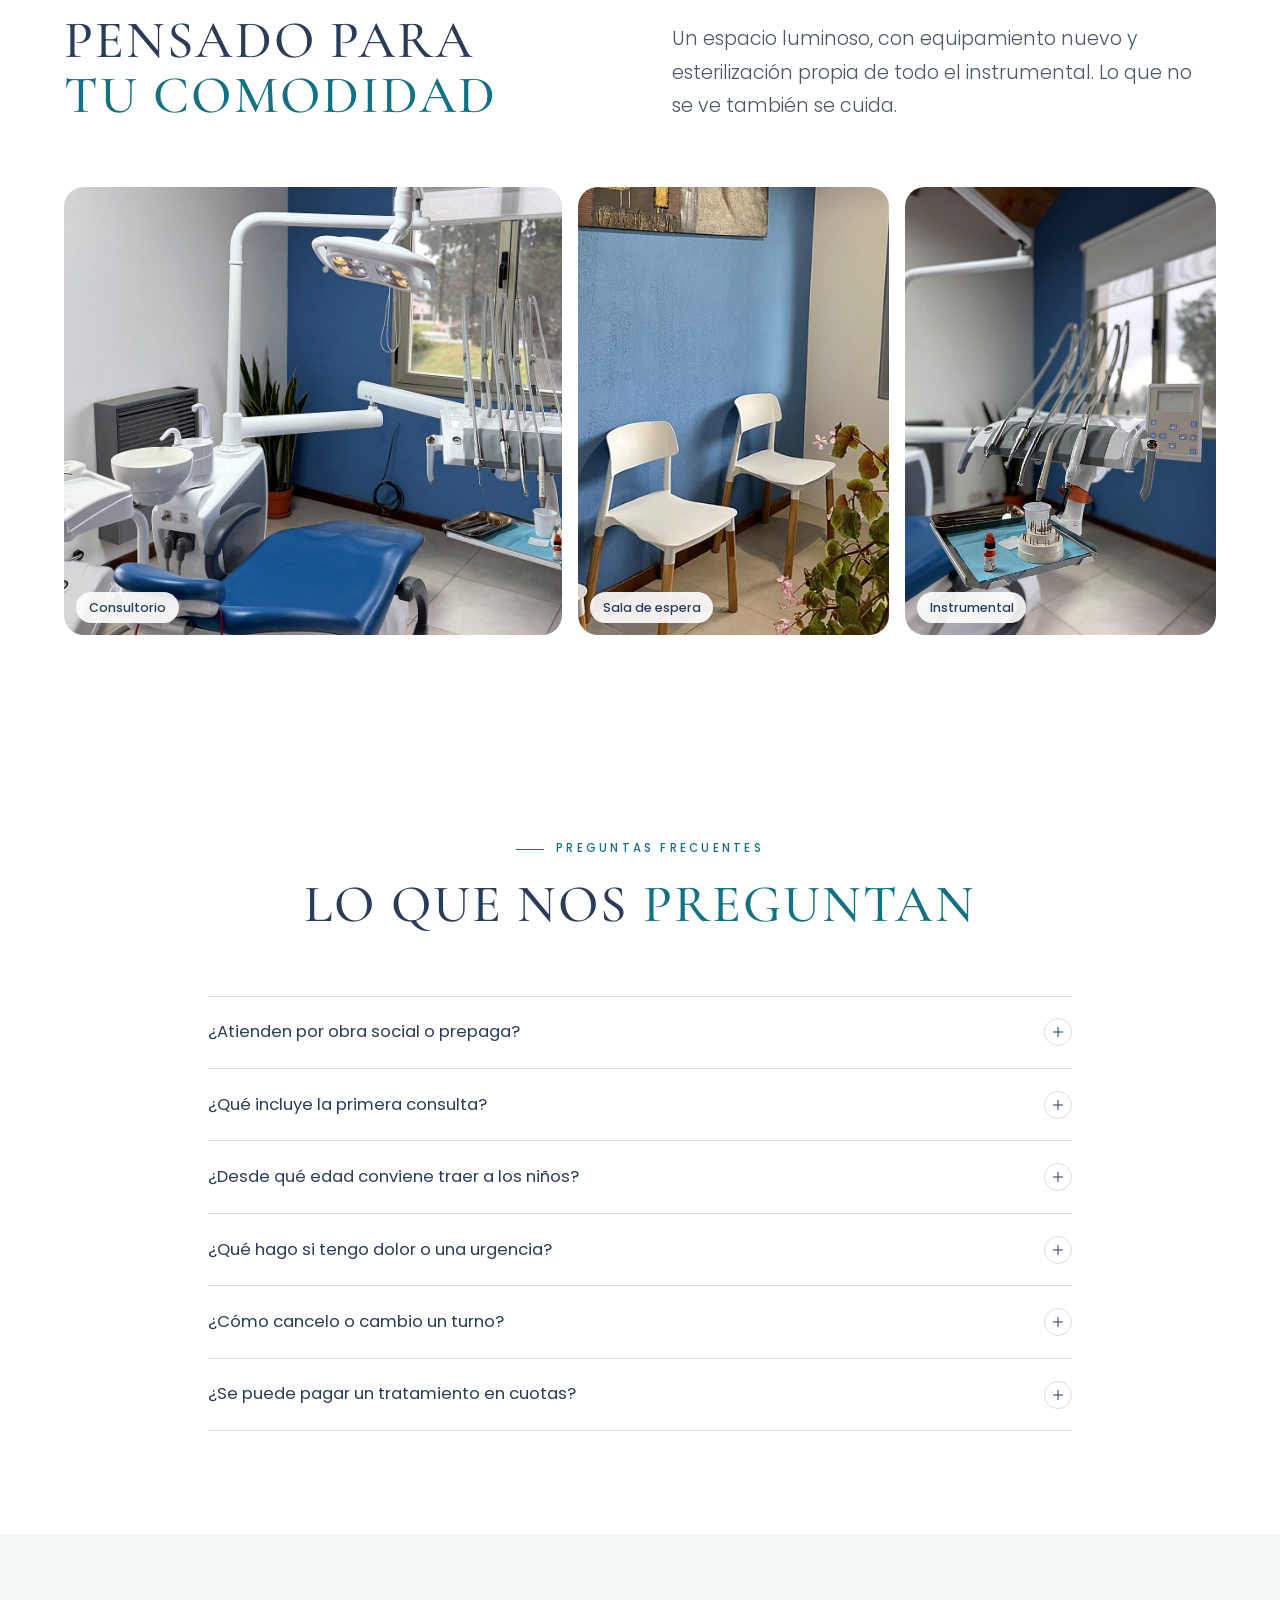
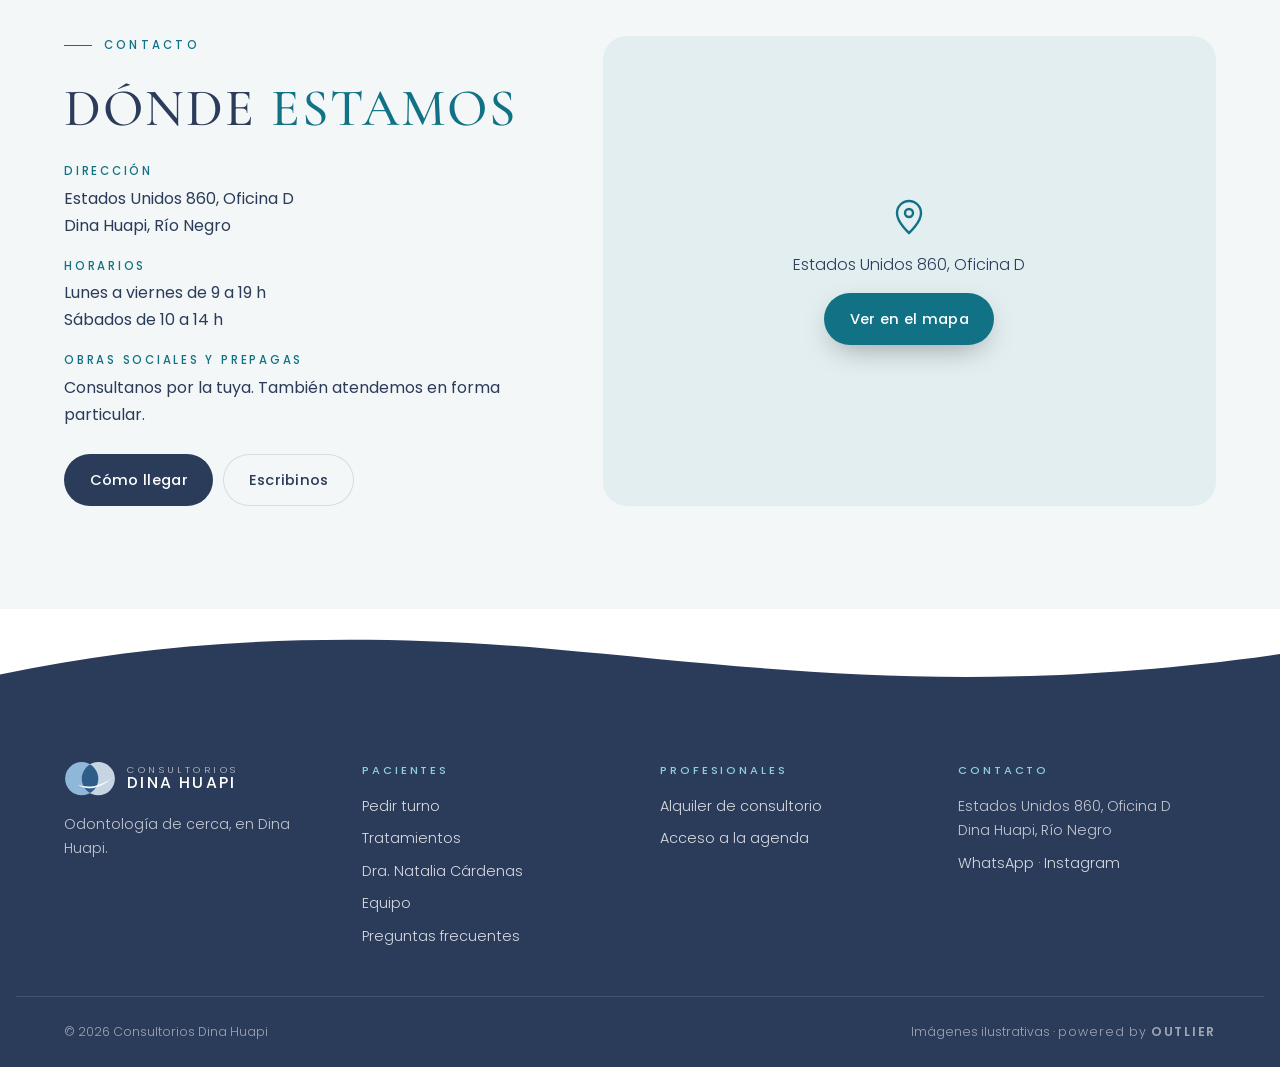
==== commit 8d5cf7c8: "Fotos reales del consultorio en lugar de las ilustraciones Reemplaza las imágenes de IA del inicio, " ====
--- a/index.html
+++ b/index.html
@@ -8,7 +8,7 @@
 <meta name="theme-color" content="#2B3B5A">
 <meta property="og:title" content="Consultorios Dina Huapi">
 <meta property="og:description" content="Odontología de cerca, para niños y adultos, en Dina Huapi.">
-<meta property="og:image" content="https://santiagojdv.github.io/consultorios-dina-huapi/img/atencion.jpg">
+<meta property="og:image" content="https://santiagojdv.github.io/consultorios-dina-huapi/img/nati-consultorio.jpg">
 <meta property="og:type" content="website">
 <meta property="og:locale" content="es_AR">
 <link rel="icon" href="turnos/icono.svg" type="image/svg+xml">
@@ -16,9 +16,9 @@
 <link rel="preconnect" href="https://fonts.gstatic.com" crossorigin>
 <link rel="stylesheet" href="https://fonts.googleapis.com/css2?family=Cormorant+Garamond:wght@500;600&family=Poppins:wght@300;400;500&display=swap">
 <link rel="stylesheet" href="assets/sitio.css">
-<link rel="preload" as="image" href="img/atencion.jpg">
+<link rel="preload" as="image" href="img/nati-consultorio.jpg">
 <script type="application/ld+json">
-{"@context":"https://schema.org","@type":"Dentist","name":"Consultorios Dina Huapi","address":{"@type":"PostalAddress","streetAddress":"Estados Unidos 860, Oficina D","addressLocality":"Dina Huapi","addressRegion":"Río Negro","addressCountry":"AR"},"image":"img/atencion.jpg"}
+{"@context":"https://schema.org","@type":"Dentist","name":"Consultorios Dina Huapi","address":{"@type":"PostalAddress","streetAddress":"Estados Unidos 860, Oficina D","addressLocality":"Dina Huapi","addressRegion":"Río Negro","addressCountry":"AR"},"image":"img/nati-consultorio.jpg"}
 </script>
 </head>
 <body>
@@ -72,7 +72,7 @@
         </div>
       </div>
       <div class="hero-media reveal d1">
-        <img src="img/atencion.jpg" alt="Odontóloga conversando con una paciente sentada en el sillón antes de revisarla" width="1024" height="1280" fetchpriority="high">
+        <img src="img/nati-consultorio.jpg" alt="La Dra. Natalia Cárdenas sentada junto al sillón odontológico en el consultorio" width="1024" height="1280" fetchpriority="high">
         <a class="hero-badge" href="turnos/"><span class="dot" aria-hidden="true"></span><span><strong>Turnos online</strong><br>Elegí día y horario desde el celular.</span></a>
       </div>
     </div>
@@ -96,8 +96,8 @@
   <section class="section navy director" id="natalia" aria-labelledby="natalia-titulo">
     <div class="wrap director-grid">
       <div class="director-media reveal">
-        <img class="main" src="img/nati-directora.jpg" alt="Ambo azul con el logo de la Dra. Natalia Cárdenas bordado" width="896" height="1120" loading="lazy">
-        <img class="inset" src="img/nati-alineadores.jpg" alt="Alineadores transparentes en su estuche" width="400" height="600" loading="lazy">
+        <img class="main" src="img/nati-trabajando.jpg" alt="La Dra. Natalia Cárdenas preparando el instrumental junto al sillón" width="896" height="1120" loading="lazy">
+        <img class="inset" src="img/fichas.jpg" alt="Manos sosteniendo una ficha odontológica" width="400" height="600" loading="lazy">
       </div>
       <div class="director-copy">
         <span class="eyebrow reveal">Ortodoncia y estética facial</span>
@@ -171,7 +171,7 @@
       </div>
       <div class="team">
         <article class="member feature reveal">
-          <div class="ph-photo"><img src="img/consulta-alineadores-800.jpg" alt="Odontóloga mostrándole un alineador transparente a una paciente adolescente" width="600" height="800" loading="lazy"></div>
+          <div class="ph-photo"><img src="img/nati-retrato-800.jpg" alt="La Dra. Natalia Cárdenas de pie en el consultorio" width="600" height="800" loading="lazy"></div>
           <div class="body">
             <span class="role">Ortodoncia y estética facial</span>
             <h3>Dra. Natalia Cárdenas</h3>
@@ -197,9 +197,9 @@
         <p class="lead reveal d2">Un espacio luminoso, con equipamiento nuevo y esterilización propia de todo el instrumental. Lo que no se ve también se cuida.</p>
       </div>
       <div class="mosaic reveal">
-        <figure><img src="img/box.jpg" alt="Consultorio con sillón odontológico, mesada y cortinas claras" width="1536" height="1024" loading="lazy"><figcaption>Consultorio</figcaption></figure>
-        <figure><img src="img/sala-800.jpg" alt="Sala de espera con dos sillones grises y recepción de madera clara" width="800" height="533" loading="lazy"><figcaption>Sala de espera</figcaption></figure>
-        <figure><img src="img/esterilizacion-800.jpg" alt="Área de esterilización con autoclave y material en bolsas selladas" width="600" height="800" loading="lazy"><figcaption>Esterilización</figcaption></figure>
+        <figure><img src="img/consultorio-1.jpg" alt="Consultorio con sillón odontológico azul, lámpara y equipo" width="1536" height="1024" loading="lazy"><figcaption>Consultorio</figcaption></figure>
+        <figure><img src="img/sala-espera-800.jpg" alt="Sala de espera con sillas blancas, pared azul y plantas" width="800" height="533" loading="lazy"><figcaption>Sala de espera</figcaption></figure>
+        <figure><img src="img/instrumental-800.jpg" alt="Bandeja con instrumental preparado junto al sillón" width="600" height="800" loading="lazy"><figcaption>Instrumental</figcaption></figure>
       </div>
     </div>
   </section>
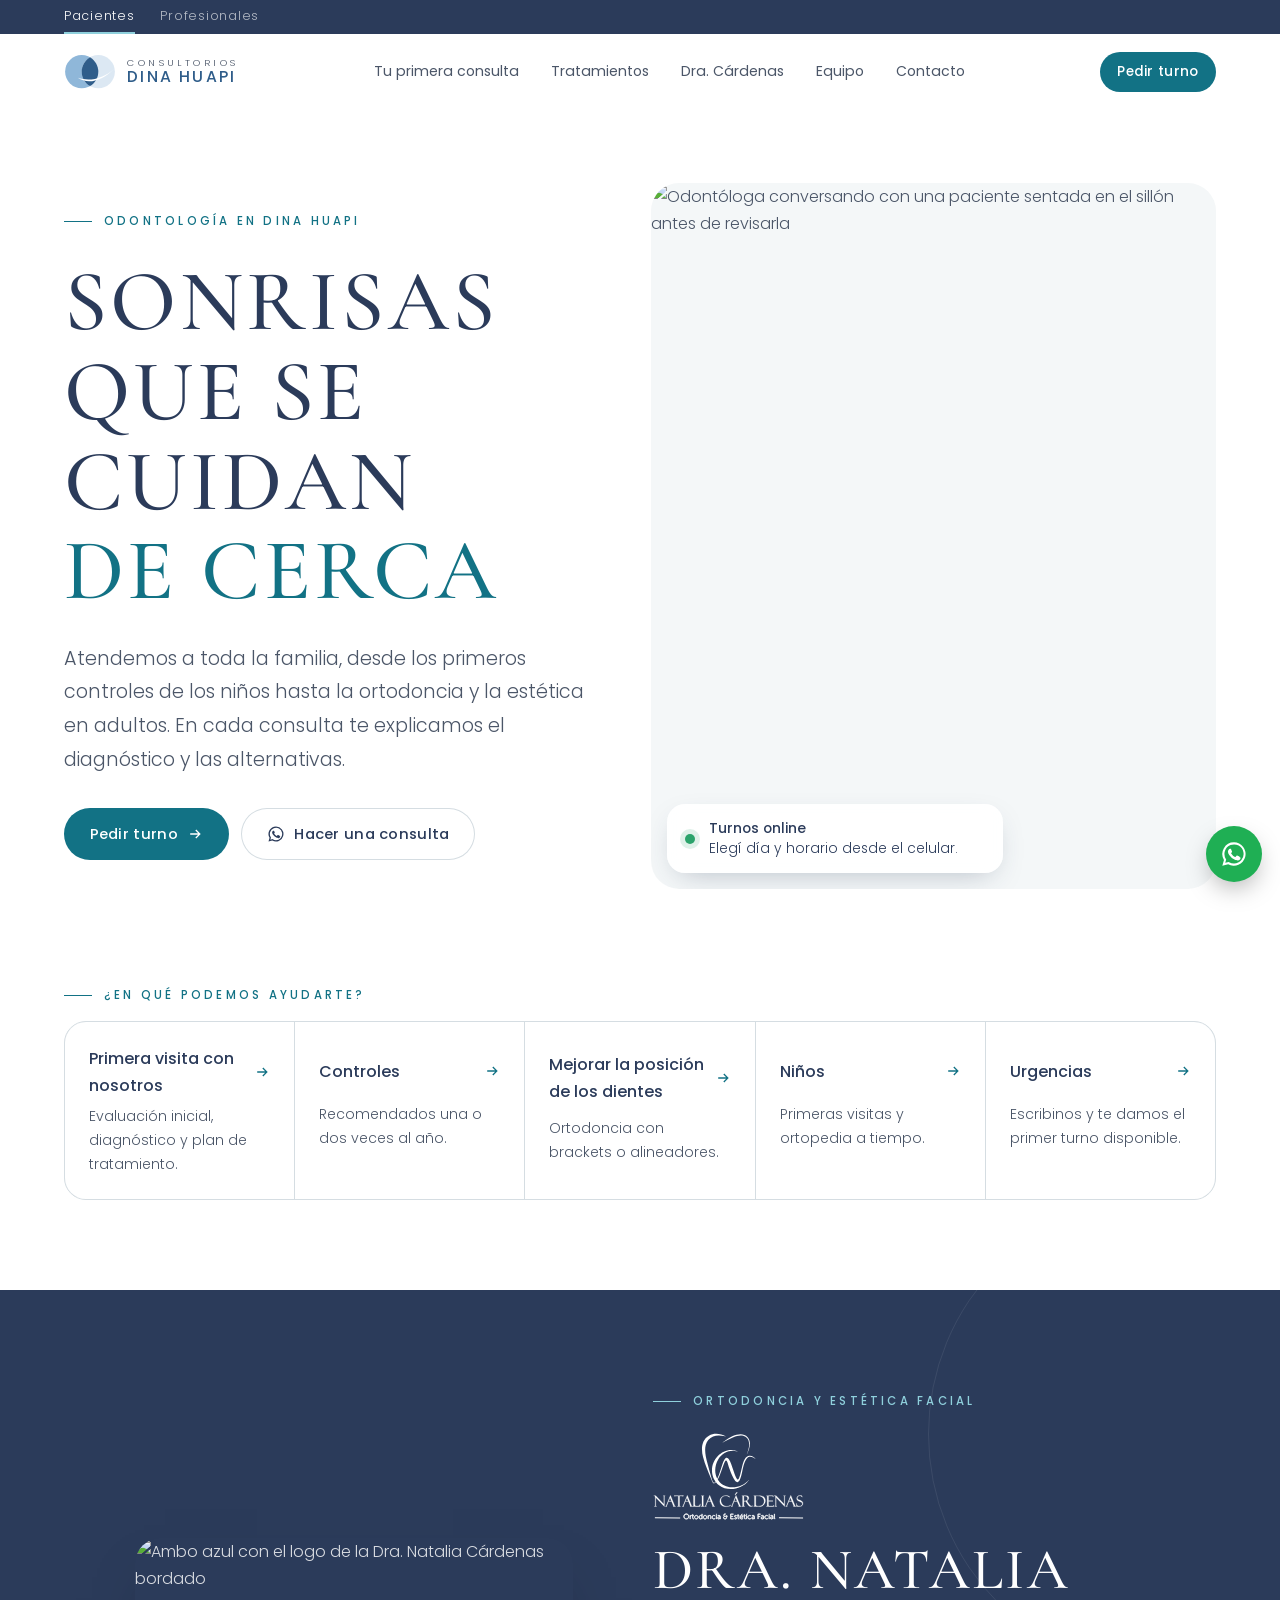
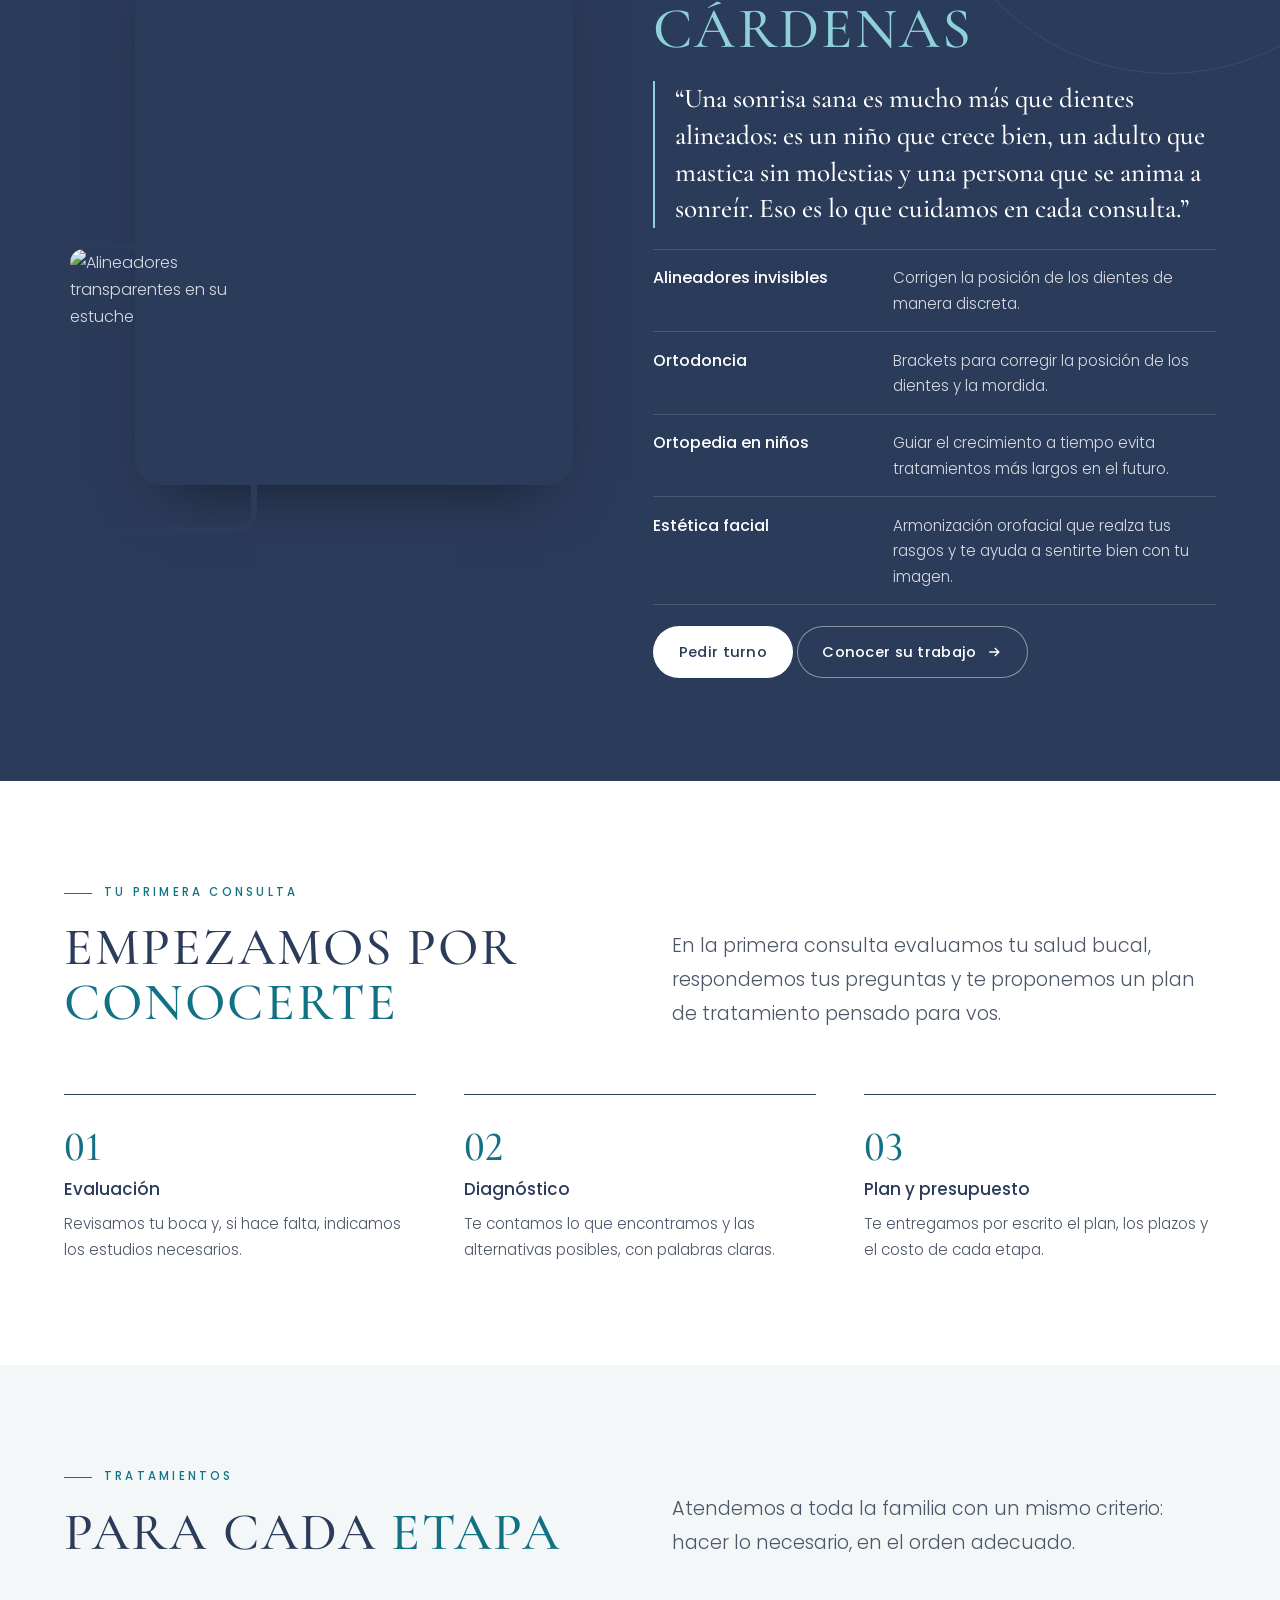
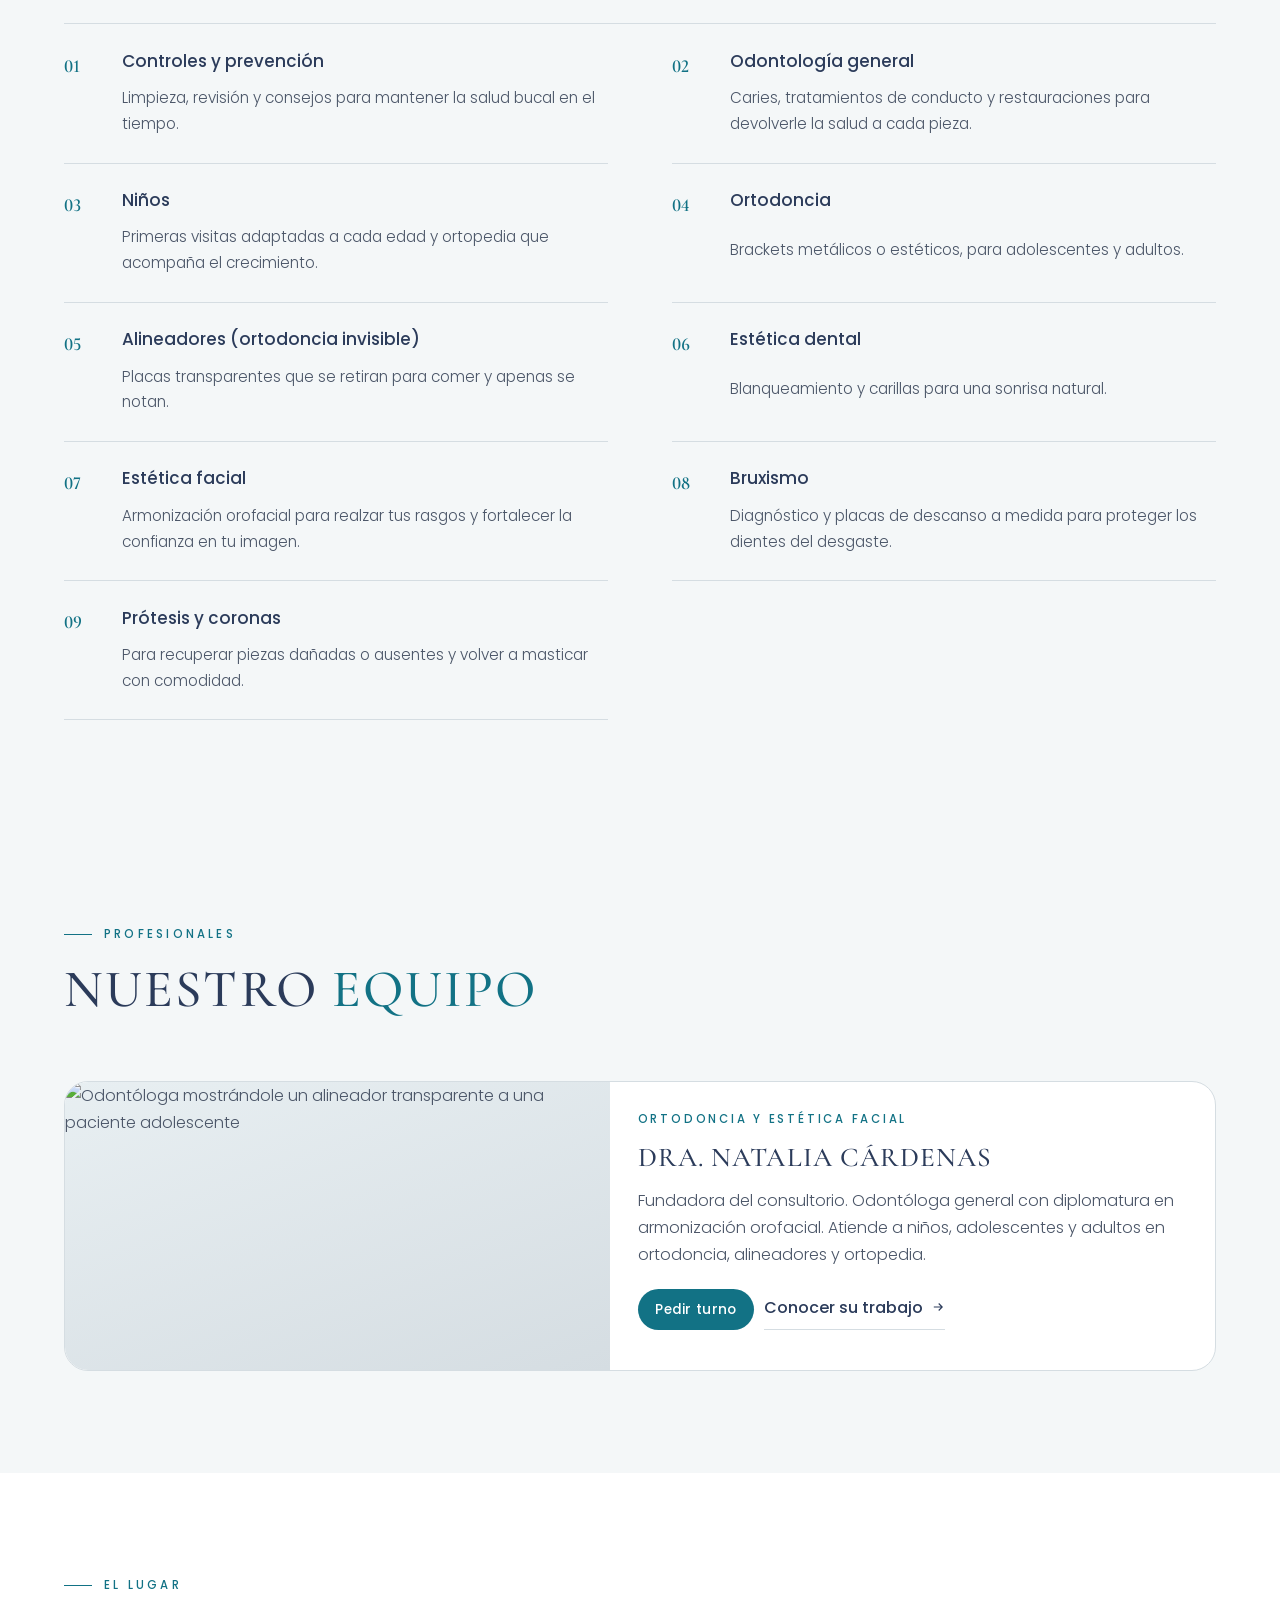
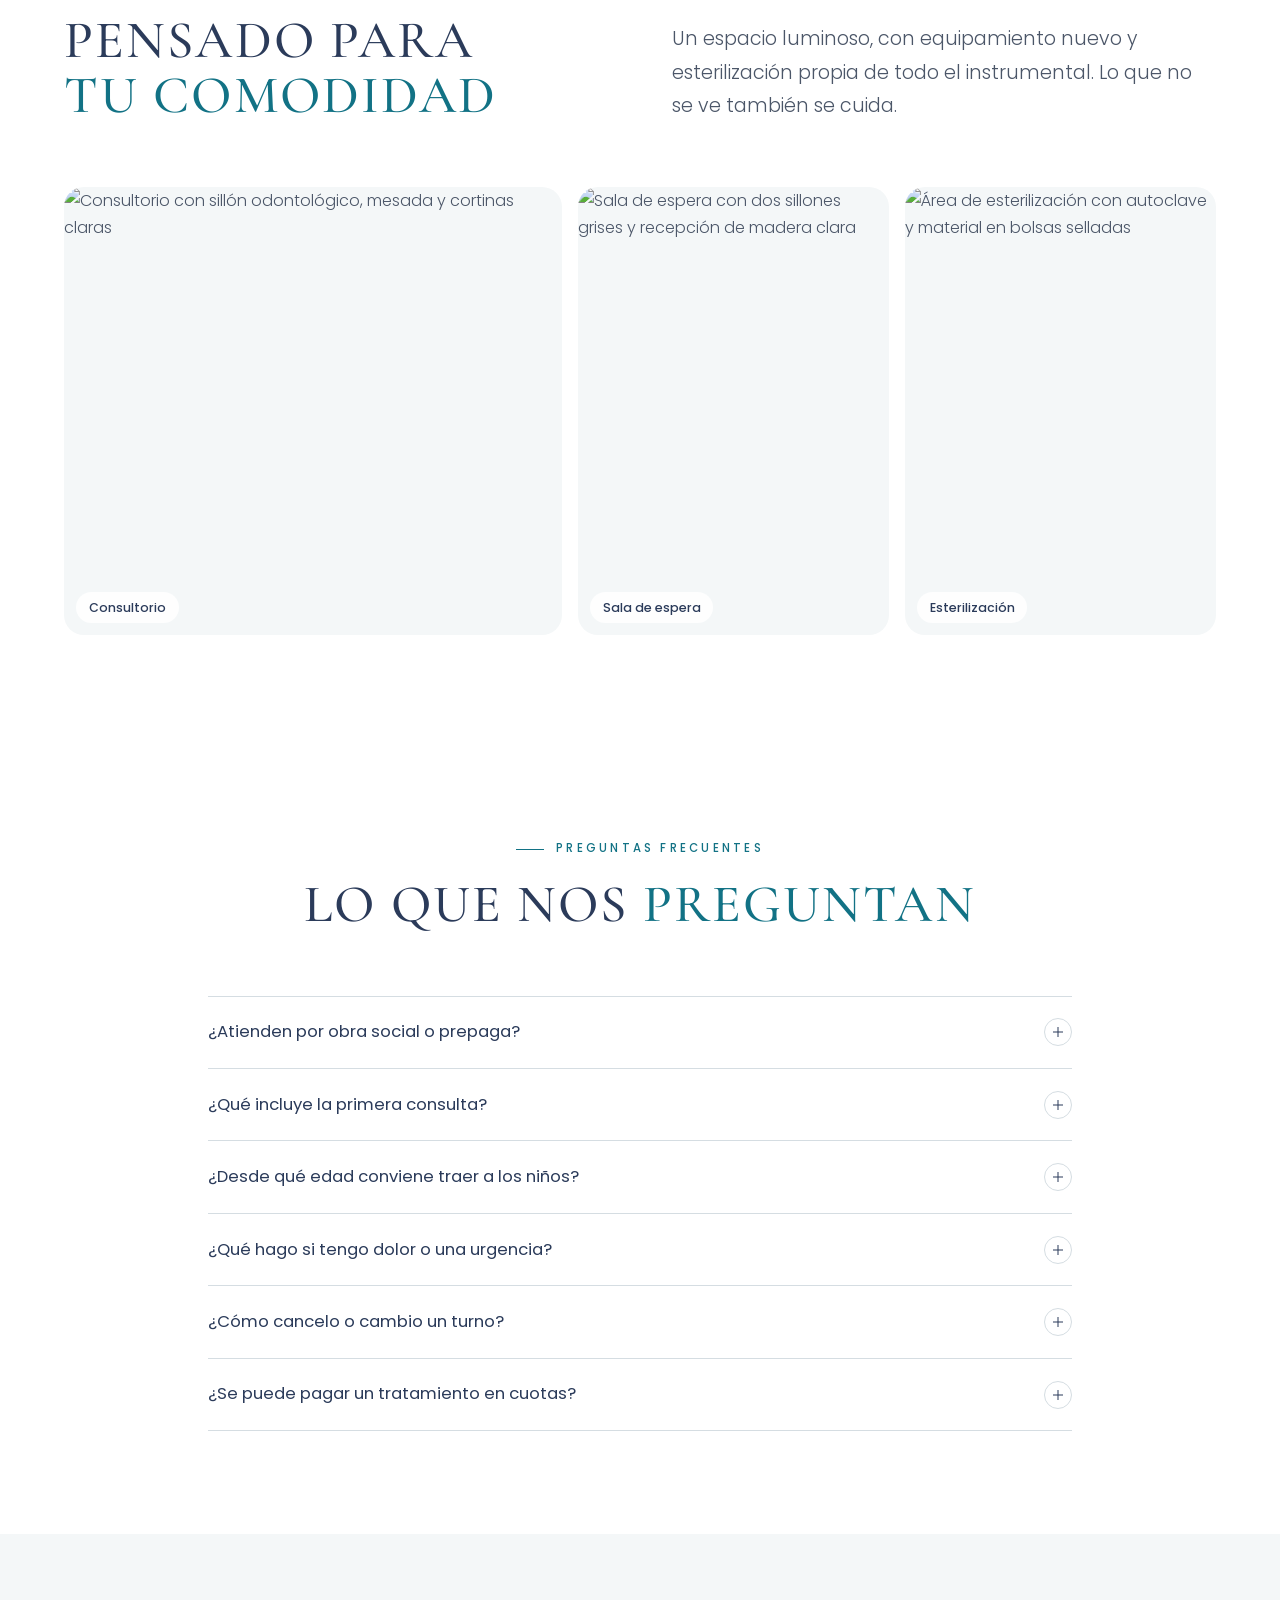
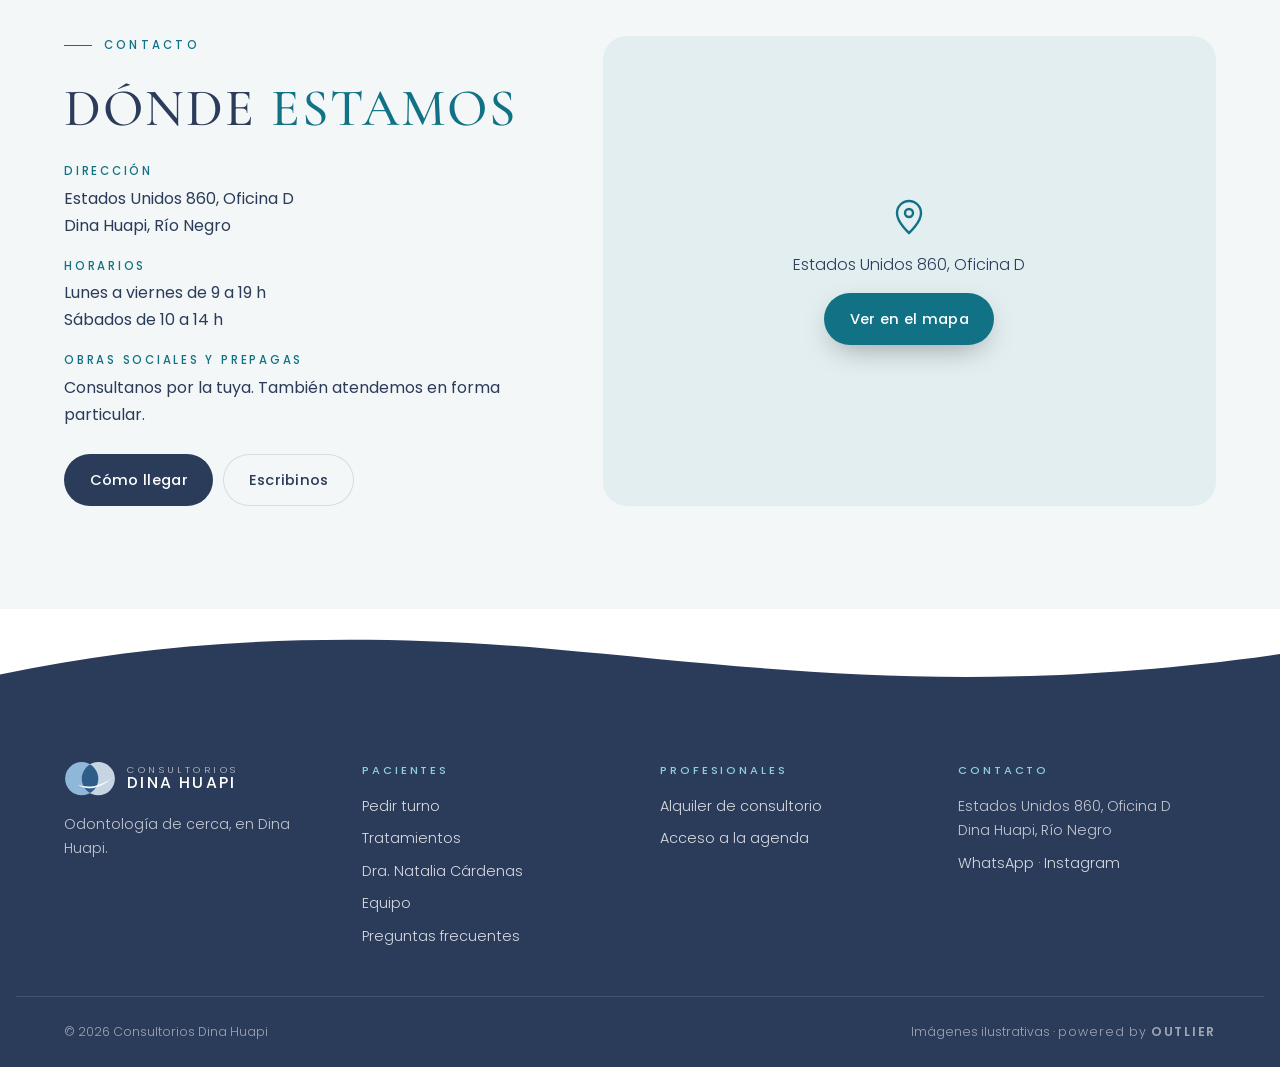
==== commit 2bcfcdc6: "Merge 4bd1df0dcf1cc30fd2d0788bcc578155ae8fcf2b into 513ad7c82e93b75c6548955ac24fdc5d415e980f" ====
--- a/index.html
+++ b/index.html
@@ -8,7 +8,7 @@
 <meta name="theme-color" content="#2B3B5A">
 <meta property="og:title" content="Consultorios Dina Huapi">
 <meta property="og:description" content="Odontología de cerca, para niños y adultos, en Dina Huapi.">
-<meta property="og:image" content="https://santiagojdv.github.io/consultorios-dina-huapi/img/nati-consultorio.jpg">
+<meta property="og:image" content="https://santiagojdv.github.io/consultorios-dina-huapi/img/atencion.jpg">
 <meta property="og:type" content="website">
 <meta property="og:locale" content="es_AR">
 <link rel="icon" href="turnos/icono.svg" type="image/svg+xml">
@@ -16,9 +16,9 @@
 <link rel="preconnect" href="https://fonts.gstatic.com" crossorigin>
 <link rel="stylesheet" href="https://fonts.googleapis.com/css2?family=Cormorant+Garamond:wght@500;600&family=Poppins:wght@300;400;500&display=swap">
 <link rel="stylesheet" href="assets/sitio.css">
-<link rel="preload" as="image" href="img/nati-consultorio.jpg">
+<link rel="preload" as="image" href="img/atencion.jpg">
 <script type="application/ld+json">
-{"@context":"https://schema.org","@type":"Dentist","name":"Consultorios Dina Huapi","address":{"@type":"PostalAddress","streetAddress":"Estados Unidos 860, Oficina D","addressLocality":"Dina Huapi","addressRegion":"Río Negro","addressCountry":"AR"},"image":"img/nati-consultorio.jpg"}
+{"@context":"https://schema.org","@type":"Dentist","name":"Consultorios Dina Huapi","address":{"@type":"PostalAddress","streetAddress":"Estados Unidos 860, Oficina D","addressLocality":"Dina Huapi","addressRegion":"Río Negro","addressCountry":"AR"},"image":"img/atencion.jpg"}
 </script>
 </head>
 <body>
@@ -72,7 +72,7 @@
         </div>
       </div>
       <div class="hero-media reveal d1">
-        <img src="img/nati-consultorio.jpg" alt="La Dra. Natalia Cárdenas sentada junto al sillón odontológico en el consultorio" width="1024" height="1280" fetchpriority="high">
+        <img src="img/atencion.jpg" alt="Odontóloga conversando con una paciente sentada en el sillón antes de revisarla" width="1024" height="1280" fetchpriority="high">
         <a class="hero-badge" href="turnos/"><span class="dot" aria-hidden="true"></span><span><strong>Turnos online</strong><br>Elegí día y horario desde el celular.</span></a>
       </div>
     </div>
@@ -96,8 +96,8 @@
   <section class="section navy director" id="natalia" aria-labelledby="natalia-titulo">
     <div class="wrap director-grid">
       <div class="director-media reveal">
-        <img class="main" src="img/nati-trabajando.jpg" alt="La Dra. Natalia Cárdenas preparando el instrumental junto al sillón" width="896" height="1120" loading="lazy">
-        <img class="inset" src="img/fichas.jpg" alt="Manos sosteniendo una ficha odontológica" width="400" height="600" loading="lazy">
+        <img class="main" src="img/nati-directora.jpg" alt="Ambo azul con el logo de la Dra. Natalia Cárdenas bordado" width="896" height="1120" loading="lazy">
+        <img class="inset" src="img/nati-alineadores.jpg" alt="Alineadores transparentes en su estuche" width="400" height="600" loading="lazy">
       </div>
       <div class="director-copy">
         <span class="eyebrow reveal">Ortodoncia y estética facial</span>
@@ -171,7 +171,7 @@
       </div>
       <div class="team">
         <article class="member feature reveal">
-          <div class="ph-photo"><img src="img/nati-retrato-800.jpg" alt="La Dra. Natalia Cárdenas de pie en el consultorio" width="600" height="800" loading="lazy"></div>
+          <div class="ph-photo"><img src="img/consulta-alineadores-800.jpg" alt="Odontóloga mostrándole un alineador transparente a una paciente adolescente" width="600" height="800" loading="lazy"></div>
           <div class="body">
             <span class="role">Ortodoncia y estética facial</span>
             <h3>Dra. Natalia Cárdenas</h3>
@@ -197,9 +197,9 @@
         <p class="lead reveal d2">Un espacio luminoso, con equipamiento nuevo y esterilización propia de todo el instrumental. Lo que no se ve también se cuida.</p>
       </div>
       <div class="mosaic reveal">
-        <figure><img src="img/consultorio-1.jpg" alt="Consultorio con sillón odontológico azul, lámpara y equipo" width="1536" height="1024" loading="lazy"><figcaption>Consultorio</figcaption></figure>
-        <figure><img src="img/sala-espera-800.jpg" alt="Sala de espera con sillas blancas, pared azul y plantas" width="800" height="533" loading="lazy"><figcaption>Sala de espera</figcaption></figure>
-        <figure><img src="img/instrumental-800.jpg" alt="Bandeja con instrumental preparado junto al sillón" width="600" height="800" loading="lazy"><figcaption>Instrumental</figcaption></figure>
+        <figure><img src="img/box.jpg" alt="Consultorio con sillón odontológico, mesada y cortinas claras" width="1536" height="1024" loading="lazy"><figcaption>Consultorio</figcaption></figure>
+        <figure><img src="img/sala-800.jpg" alt="Sala de espera con dos sillones grises y recepción de madera clara" width="800" height="533" loading="lazy"><figcaption>Sala de espera</figcaption></figure>
+        <figure><img src="img/esterilizacion-800.jpg" alt="Área de esterilización con autoclave y material en bolsas selladas" width="600" height="800" loading="lazy"><figcaption>Esterilización</figcaption></figure>
       </div>
     </div>
   </section>
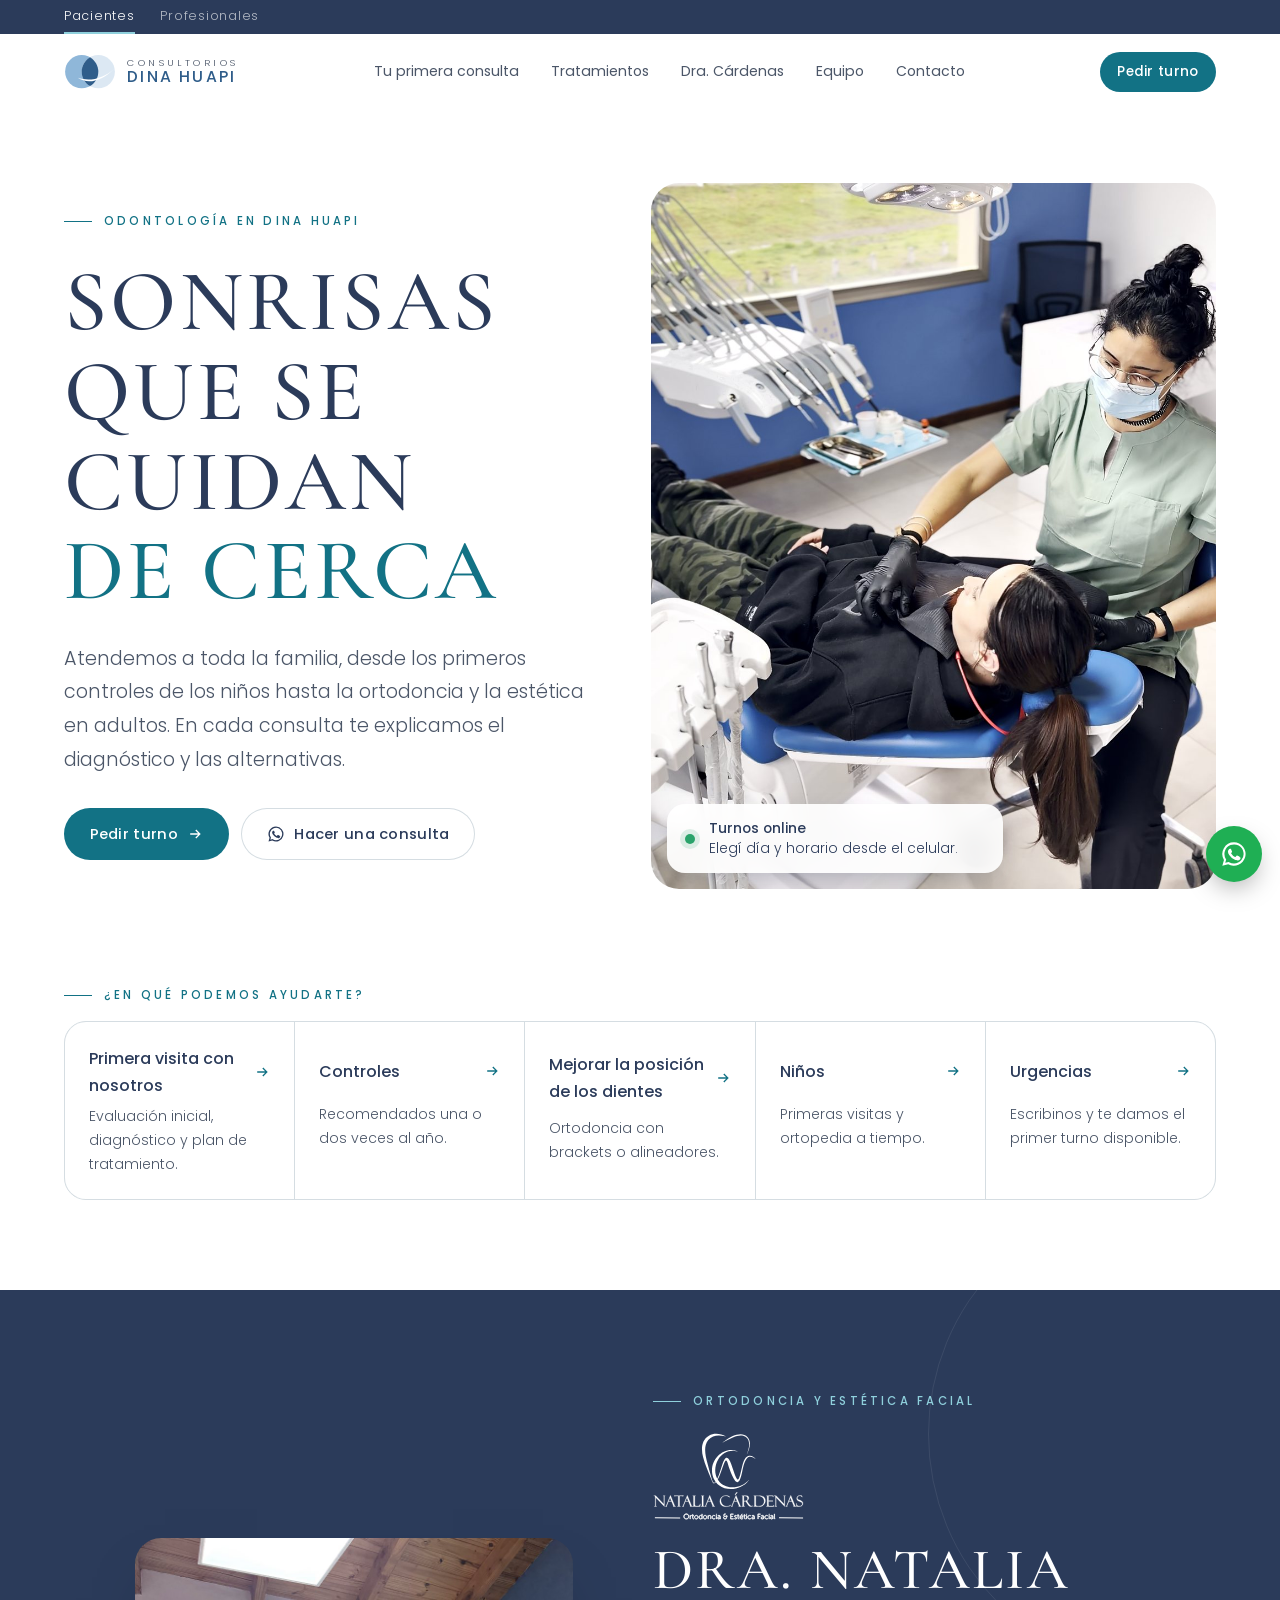
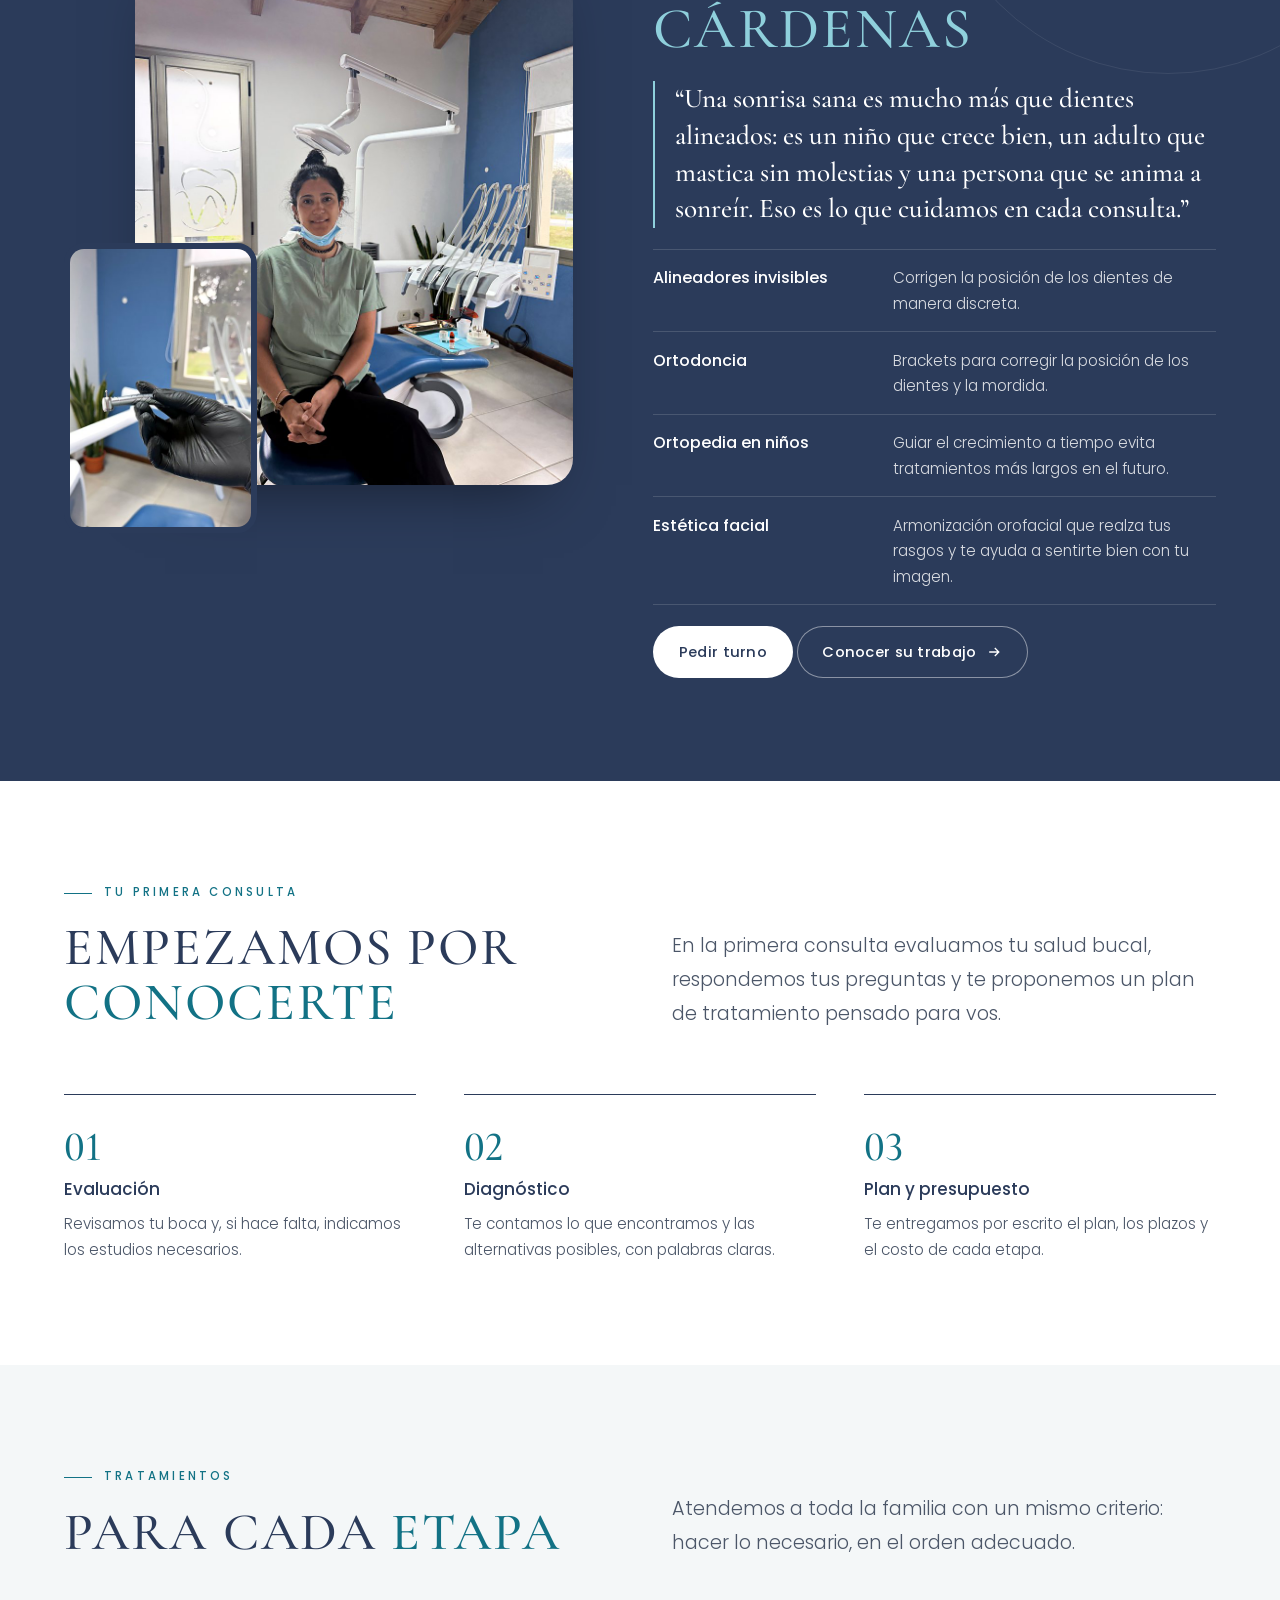
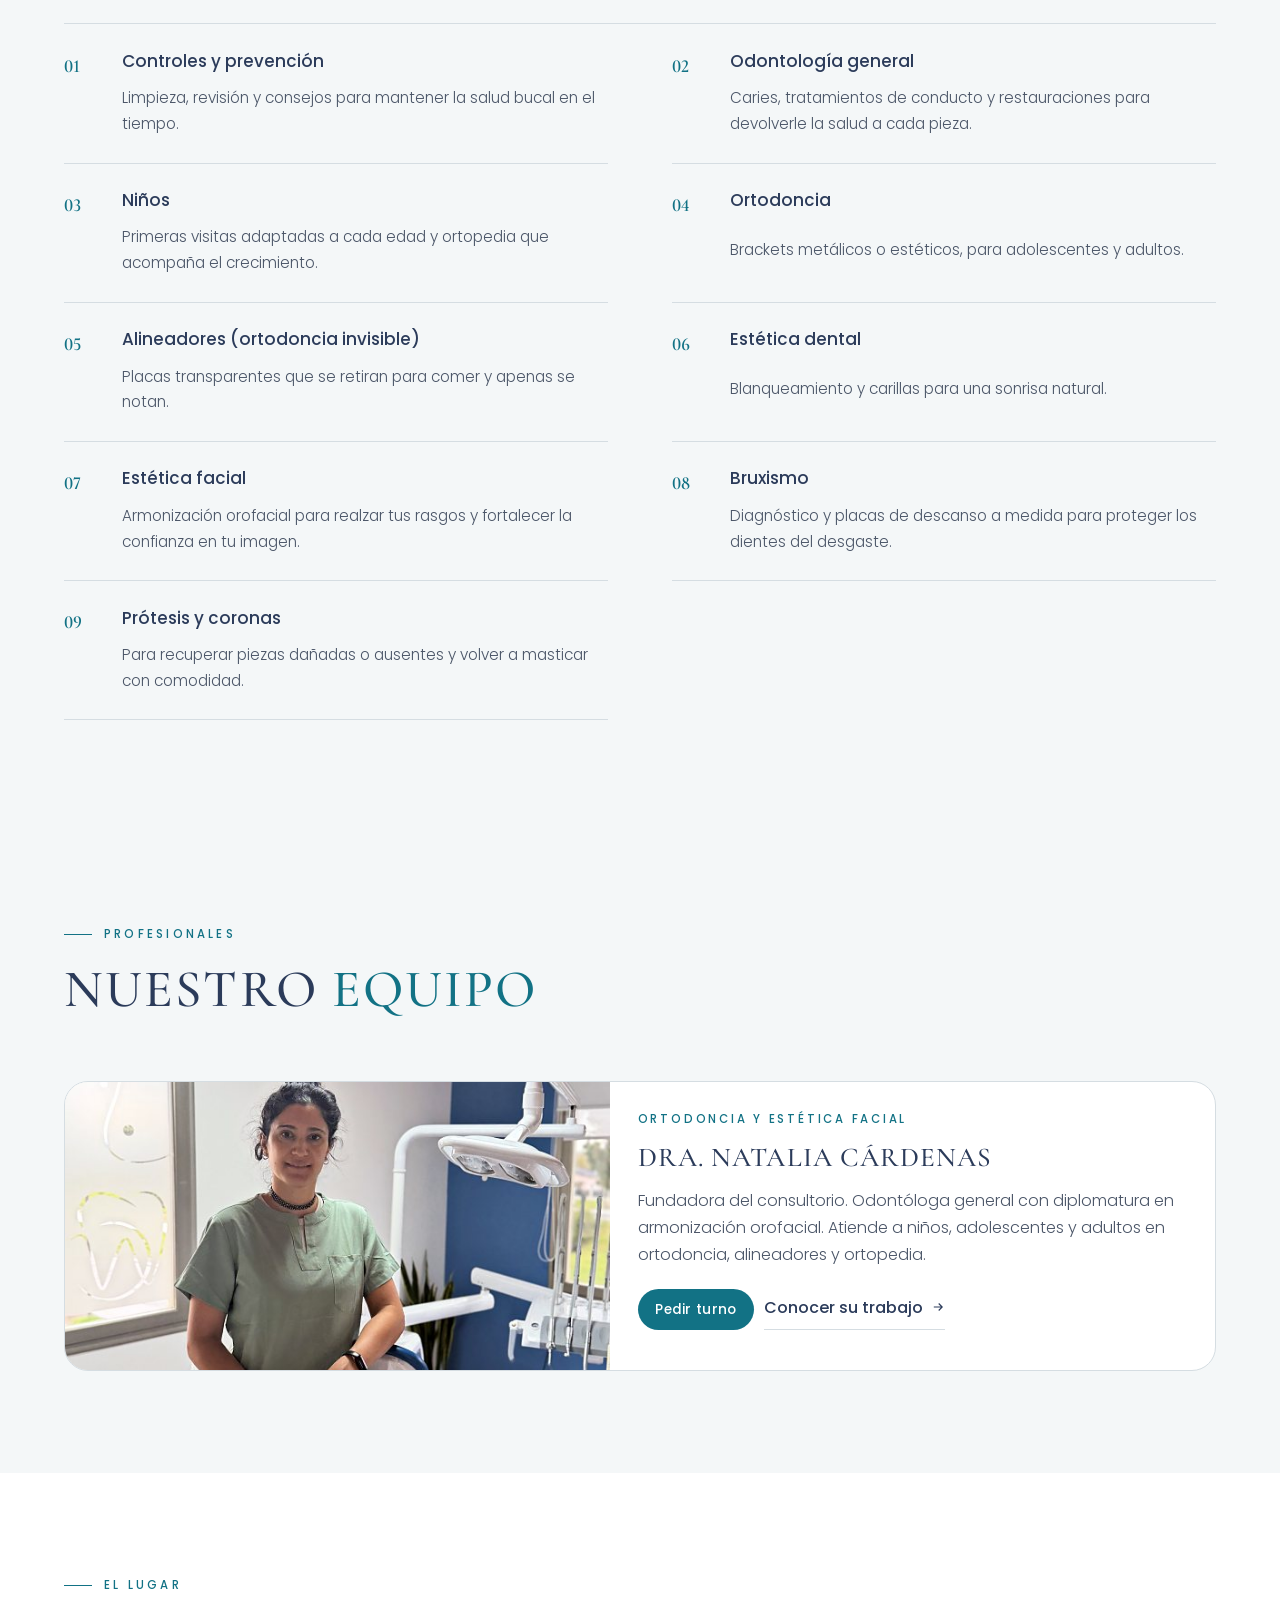
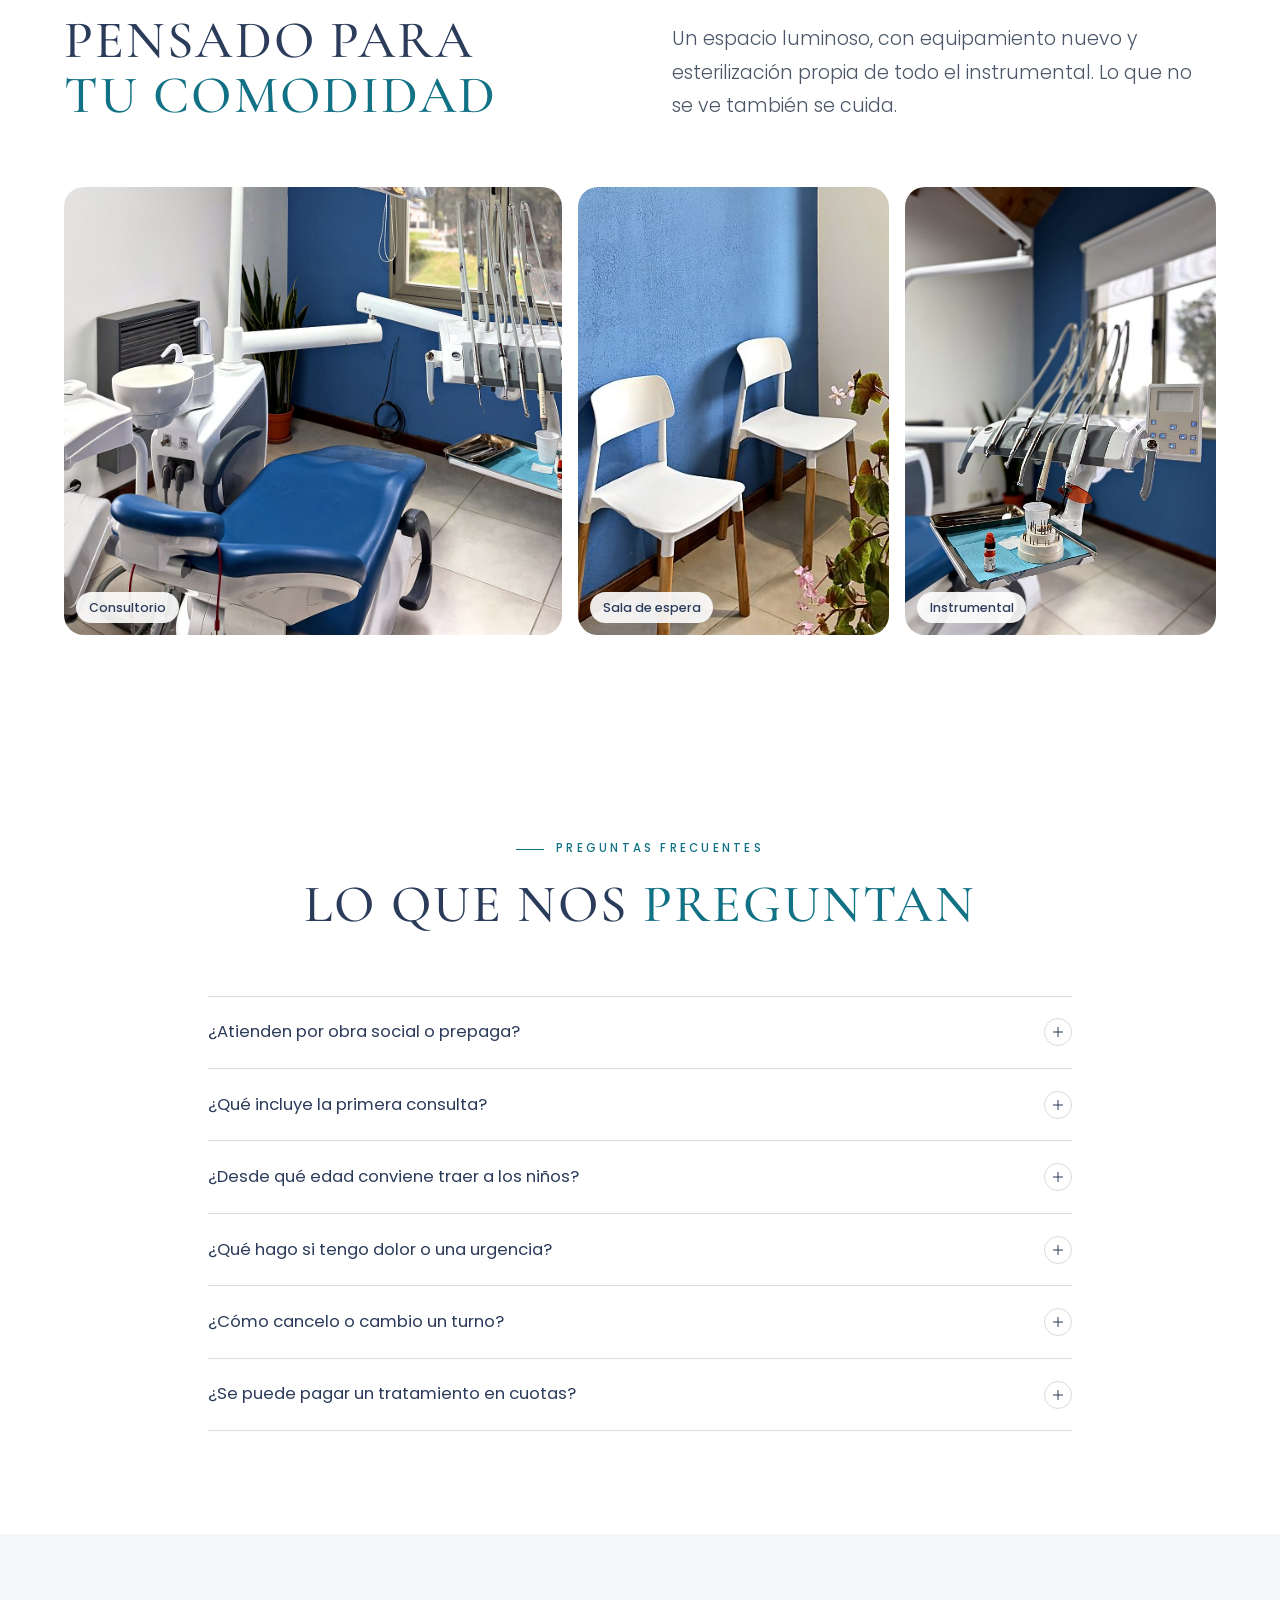
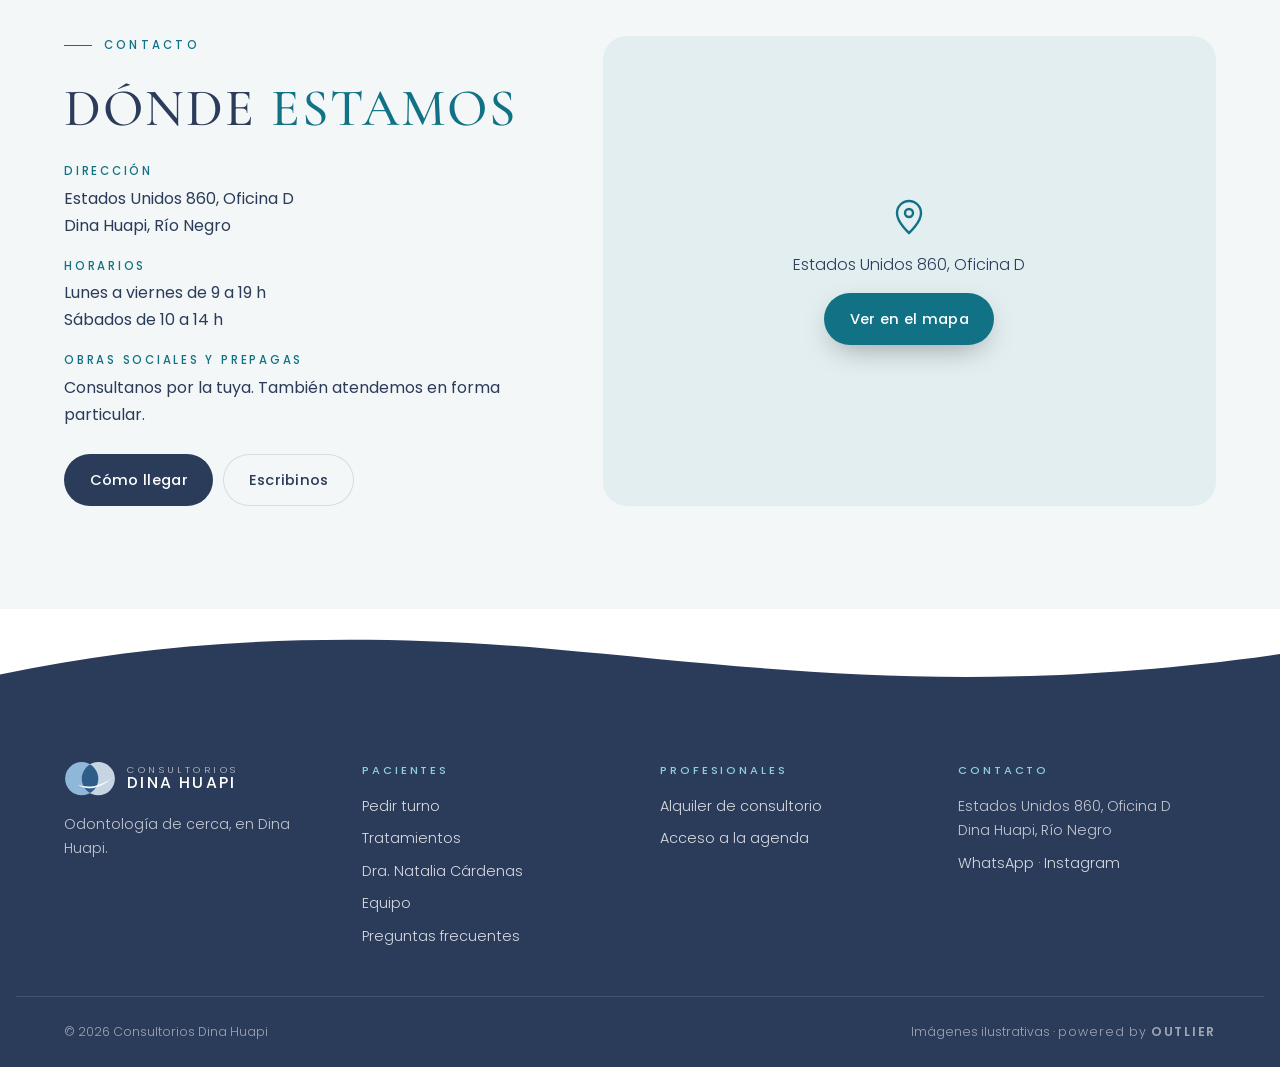
==== commit de1accd6: "Fotos: retoque más marcado y escenas de atención Nuevo revelado parejo para todas: balance de blanco" ====
--- a/index.html
+++ b/index.html
@@ -8,7 +8,7 @@
 <meta name="theme-color" content="#2B3B5A">
 <meta property="og:title" content="Consultorios Dina Huapi">
 <meta property="og:description" content="Odontología de cerca, para niños y adultos, en Dina Huapi.">
-<meta property="og:image" content="https://santiagojdv.github.io/consultorios-dina-huapi/img/atencion.jpg">
+<meta property="og:image" content="https://santiagojdv.github.io/consultorios-dina-huapi/img/hero-atencion.jpg">
 <meta property="og:type" content="website">
 <meta property="og:locale" content="es_AR">
 <link rel="icon" href="turnos/icono.svg" type="image/svg+xml">
@@ -16,9 +16,9 @@
 <link rel="preconnect" href="https://fonts.gstatic.com" crossorigin>
 <link rel="stylesheet" href="https://fonts.googleapis.com/css2?family=Cormorant+Garamond:wght@500;600&family=Poppins:wght@300;400;500&display=swap">
 <link rel="stylesheet" href="assets/sitio.css">
-<link rel="preload" as="image" href="img/atencion.jpg">
+<link rel="preload" as="image" href="img/hero-atencion.jpg">
 <script type="application/ld+json">
-{"@context":"https://schema.org","@type":"Dentist","name":"Consultorios Dina Huapi","address":{"@type":"PostalAddress","streetAddress":"Estados Unidos 860, Oficina D","addressLocality":"Dina Huapi","addressRegion":"Río Negro","addressCountry":"AR"},"image":"img/atencion.jpg"}
+{"@context":"https://schema.org","@type":"Dentist","name":"Consultorios Dina Huapi","address":{"@type":"PostalAddress","streetAddress":"Estados Unidos 860, Oficina D","addressLocality":"Dina Huapi","addressRegion":"Río Negro","addressCountry":"AR"},"image":"img/hero-atencion.jpg"}
 </script>
 </head>
 <body>
@@ -72,7 +72,7 @@
         </div>
       </div>
       <div class="hero-media reveal d1">
-        <img src="img/atencion.jpg" alt="Odontóloga conversando con una paciente sentada en el sillón antes de revisarla" width="1024" height="1280" fetchpriority="high">
+        <img src="img/hero-atencion.jpg" alt="La Dra. Natalia Cárdenas atendiendo a una paciente en el sillón odontológico" width="1024" height="1280" fetchpriority="high">
         <a class="hero-badge" href="turnos/"><span class="dot" aria-hidden="true"></span><span><strong>Turnos online</strong><br>Elegí día y horario desde el celular.</span></a>
       </div>
     </div>
@@ -96,8 +96,8 @@
   <section class="section navy director" id="natalia" aria-labelledby="natalia-titulo">
     <div class="wrap director-grid">
       <div class="director-media reveal">
-        <img class="main" src="img/nati-directora.jpg" alt="Ambo azul con el logo de la Dra. Natalia Cárdenas bordado" width="896" height="1120" loading="lazy">
-        <img class="inset" src="img/nati-alineadores.jpg" alt="Alineadores transparentes en su estuche" width="400" height="600" loading="lazy">
+        <img class="main" src="img/nati-retrato.jpg" alt="La Dra. Natalia Cárdenas sonriendo, sentada junto al sillón odontológico" width="896" height="1120" loading="lazy">
+        <img class="inset" src="img/instrumento.jpg" alt="Mano con guante sosteniendo una pieza de mano odontológica" width="400" height="600" loading="lazy">
       </div>
       <div class="director-copy">
         <span class="eyebrow reveal">Ortodoncia y estética facial</span>
@@ -171,7 +171,7 @@
       </div>
       <div class="team">
         <article class="member feature reveal">
-          <div class="ph-photo"><img src="img/consulta-alineadores-800.jpg" alt="Odontóloga mostrándole un alineador transparente a una paciente adolescente" width="600" height="800" loading="lazy"></div>
+          <div class="ph-photo"><img src="img/nati-retrato-800.jpg" alt="La Dra. Natalia Cárdenas de pie en el consultorio" width="600" height="800" loading="lazy"></div>
           <div class="body">
             <span class="role">Ortodoncia y estética facial</span>
             <h3>Dra. Natalia Cárdenas</h3>
@@ -197,9 +197,9 @@
         <p class="lead reveal d2">Un espacio luminoso, con equipamiento nuevo y esterilización propia de todo el instrumental. Lo que no se ve también se cuida.</p>
       </div>
       <div class="mosaic reveal">
-        <figure><img src="img/box.jpg" alt="Consultorio con sillón odontológico, mesada y cortinas claras" width="1536" height="1024" loading="lazy"><figcaption>Consultorio</figcaption></figure>
-        <figure><img src="img/sala-800.jpg" alt="Sala de espera con dos sillones grises y recepción de madera clara" width="800" height="533" loading="lazy"><figcaption>Sala de espera</figcaption></figure>
-        <figure><img src="img/esterilizacion-800.jpg" alt="Área de esterilización con autoclave y material en bolsas selladas" width="600" height="800" loading="lazy"><figcaption>Esterilización</figcaption></figure>
+        <figure><img src="img/consultorio-1.jpg" alt="Consultorio con sillón odontológico azul, lámpara y equipo" width="1400" height="1050" loading="lazy"><figcaption>Consultorio</figcaption></figure>
+        <figure><img src="img/sala-espera-800.jpg" alt="Sala de espera con sillas blancas, pared azul y plantas" width="800" height="533" loading="lazy"><figcaption>Sala de espera</figcaption></figure>
+        <figure><img src="img/instrumental-800.jpg" alt="Bandeja con instrumental preparado junto al sillón" width="600" height="800" loading="lazy"><figcaption>Instrumental</figcaption></figure>
       </div>
     </div>
   </section>
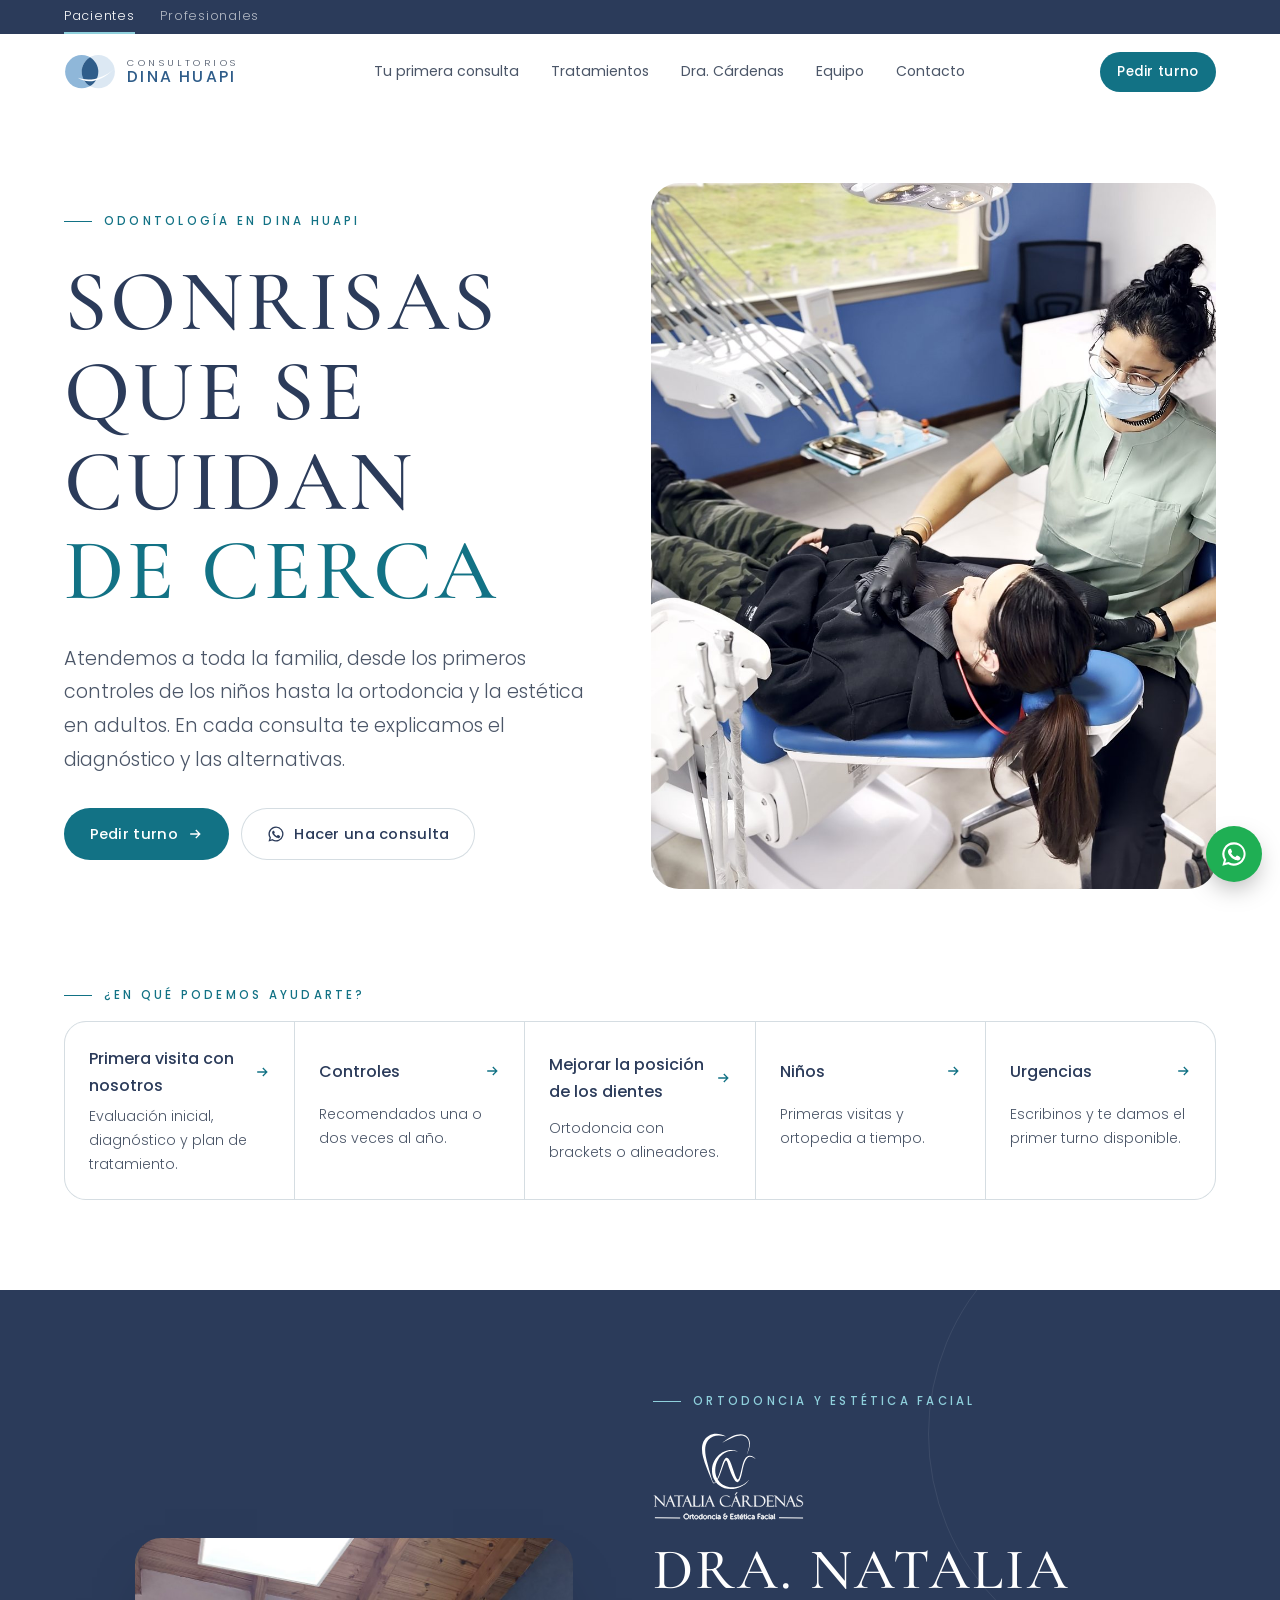
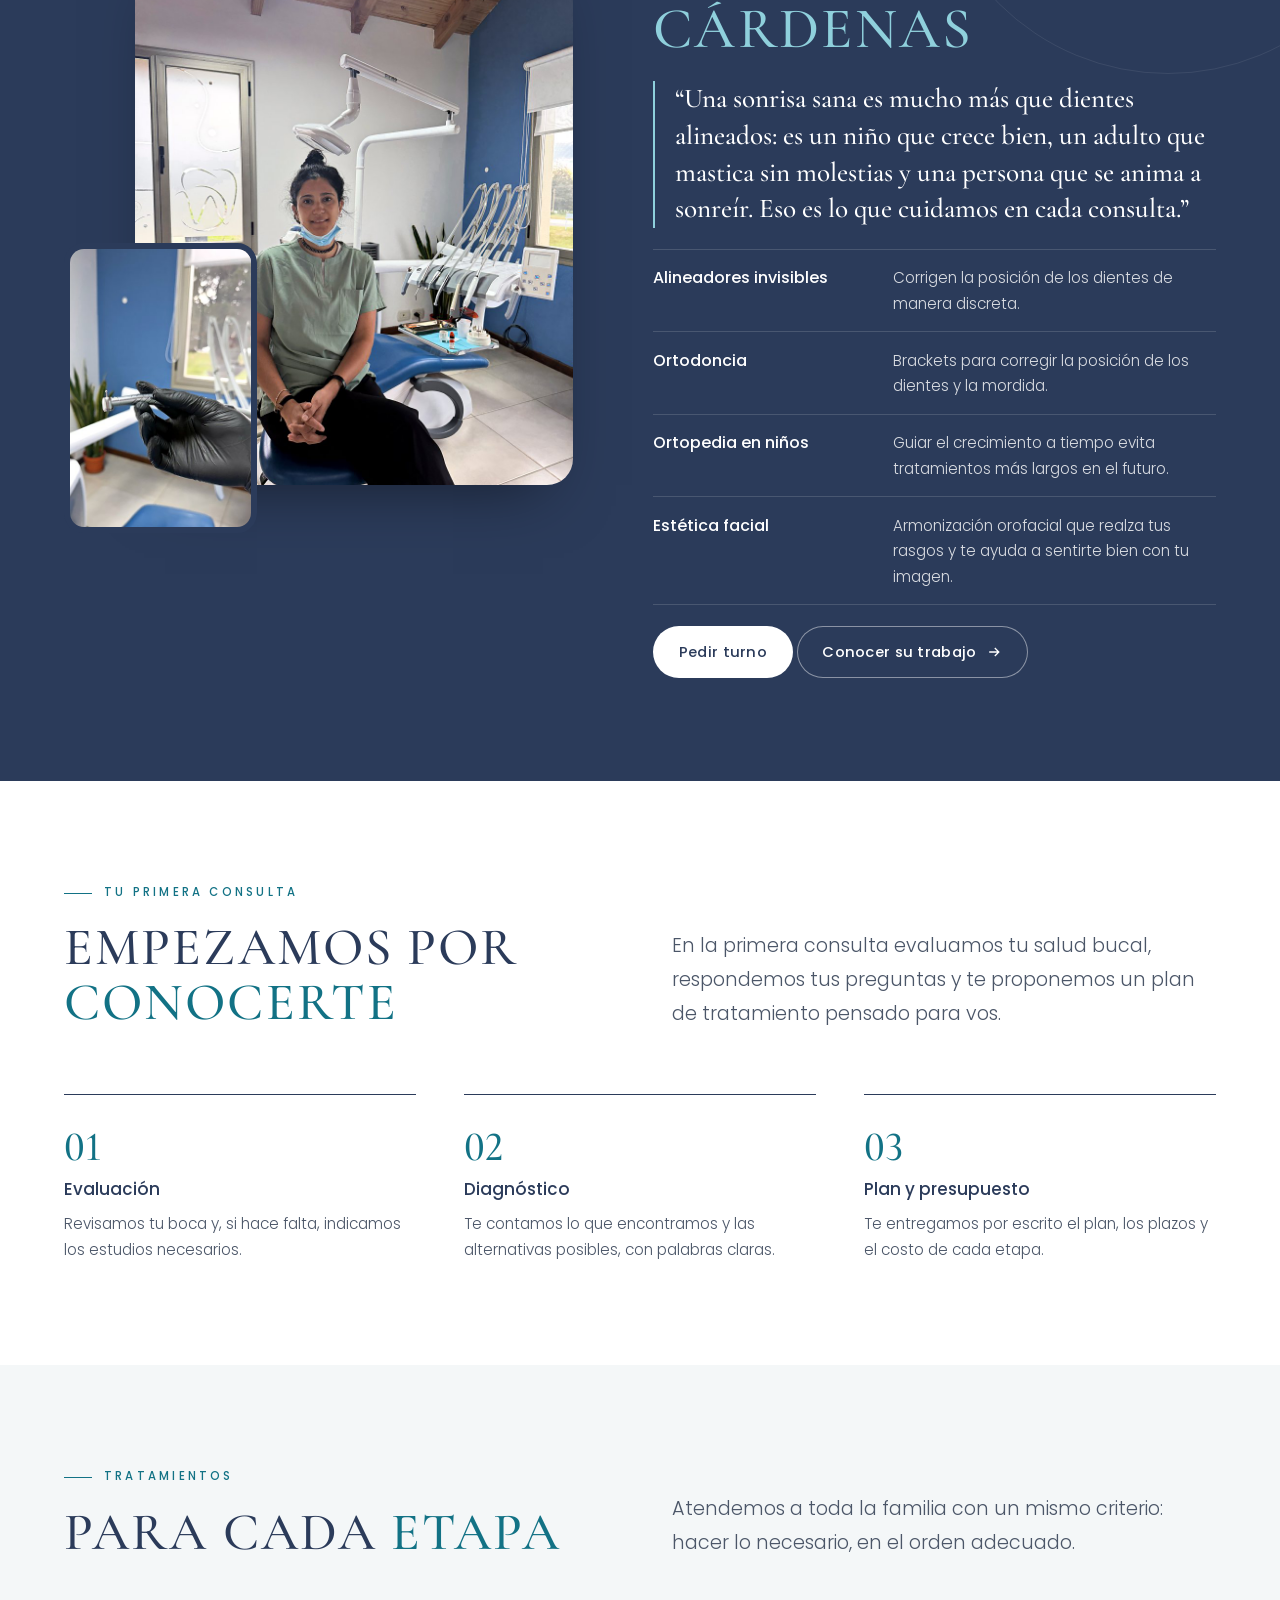
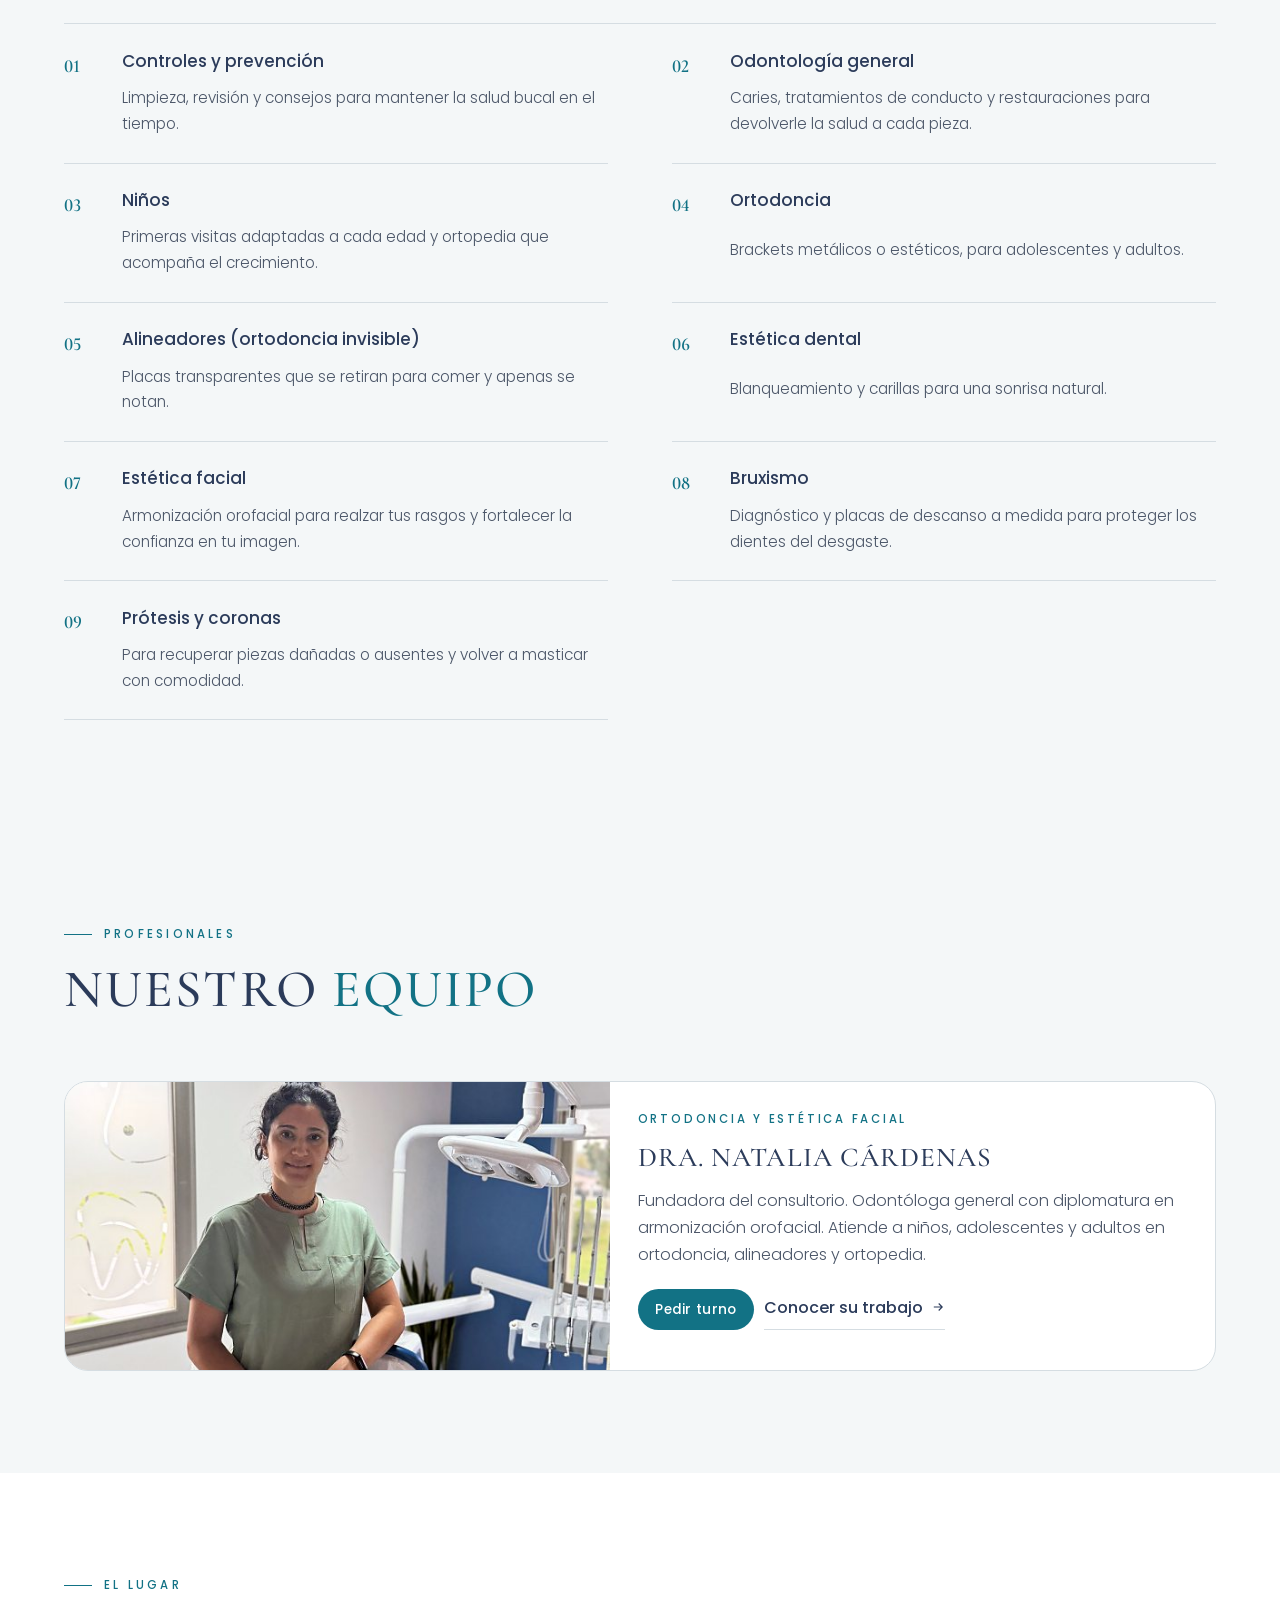
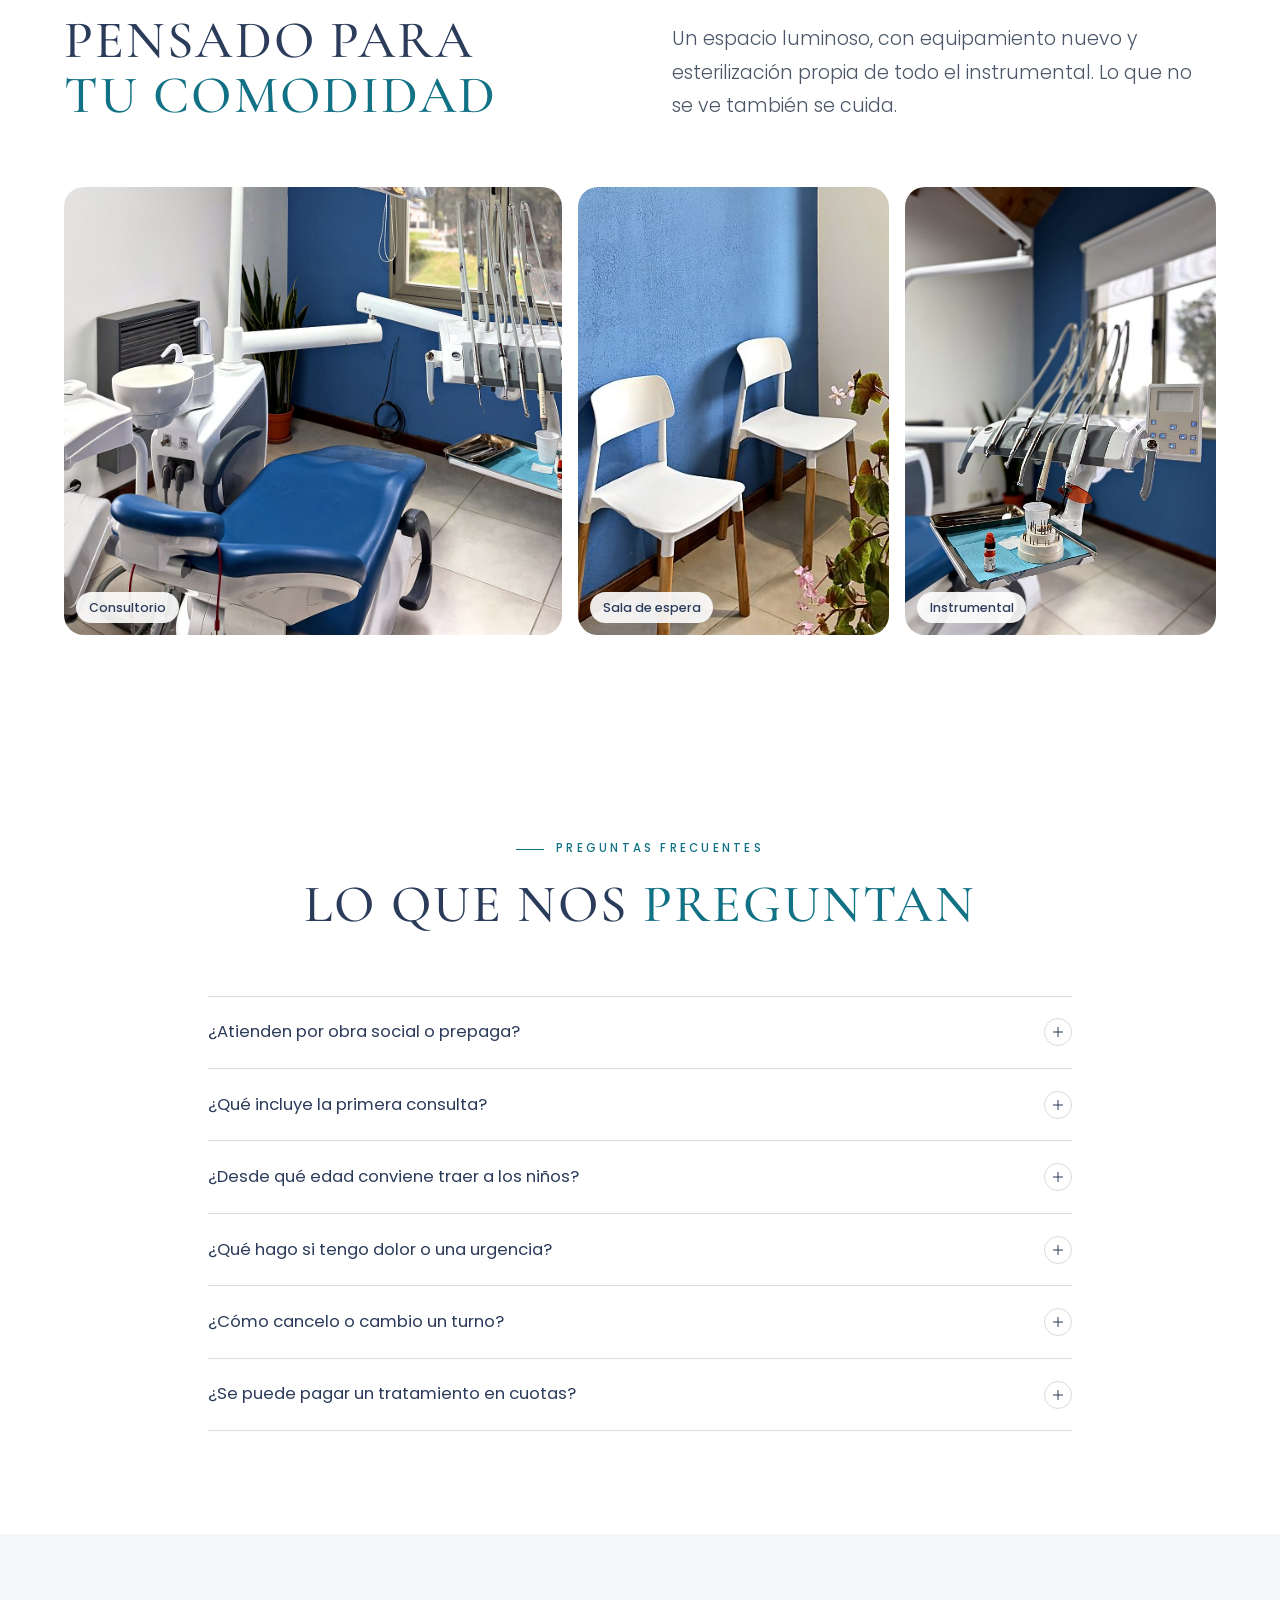
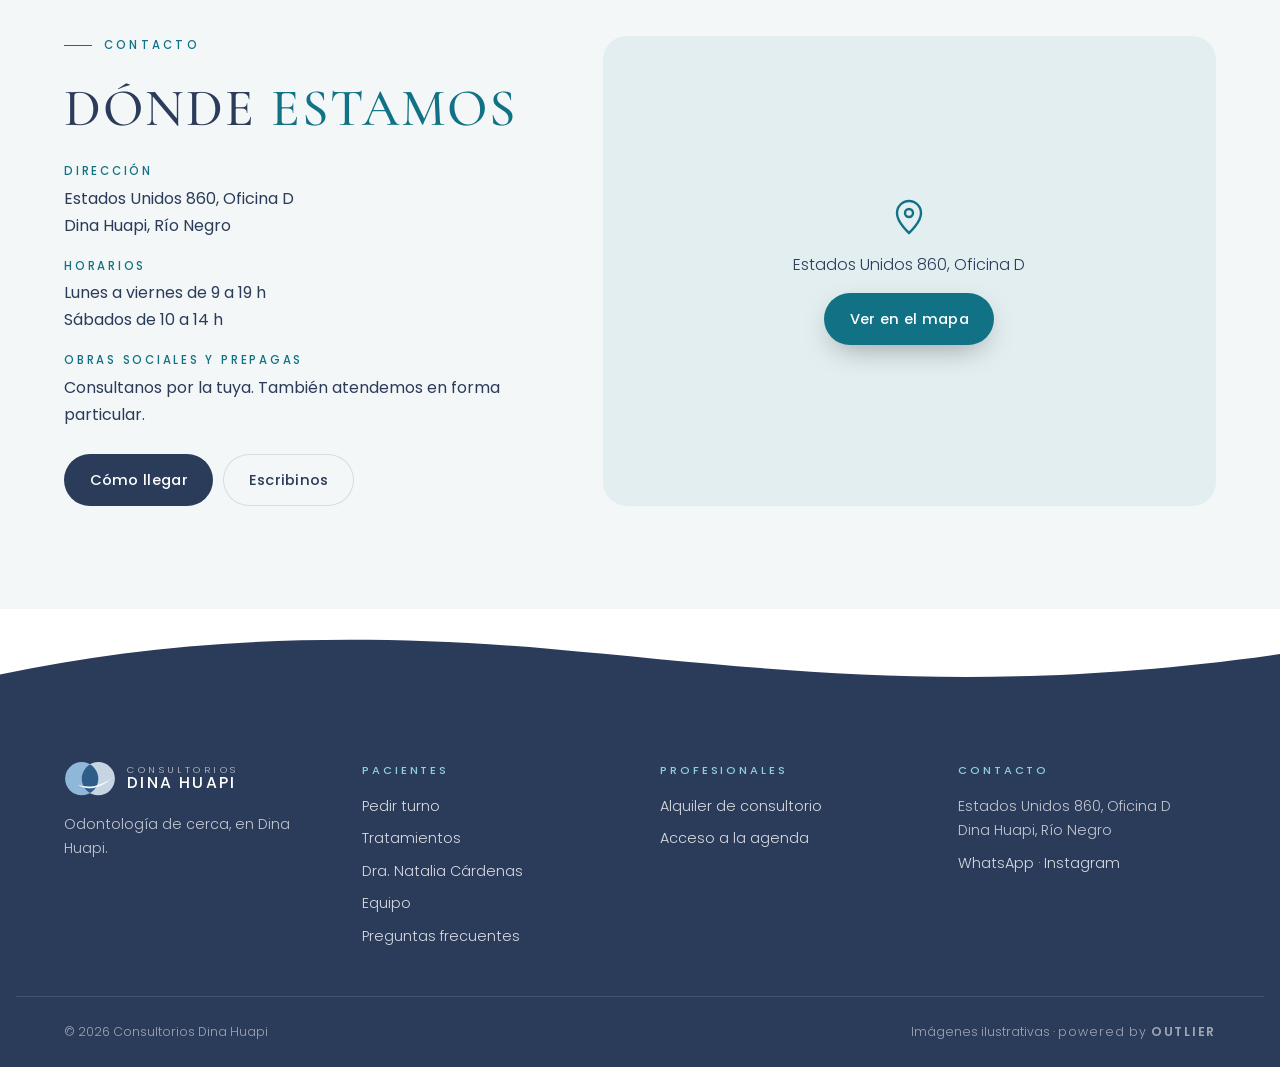
==== commit 584a4394: "Inicio: saca el cartel de turnos online sobre la foto principal Co-Authored-By: Claude Opus 5.5 <nor" ====
--- a/index.html
+++ b/index.html
@@ -73,7 +73,6 @@
       </div>
       <div class="hero-media reveal d1">
         <img src="img/hero-atencion.jpg" alt="La Dra. Natalia Cárdenas atendiendo a una paciente en el sillón odontológico" width="1024" height="1280" fetchpriority="high">
-        <a class="hero-badge" href="turnos/"><span class="dot" aria-hidden="true"></span><span><strong>Turnos online</strong><br>Elegí día y horario desde el celular.</span></a>
       </div>
     </div>
   </section>
